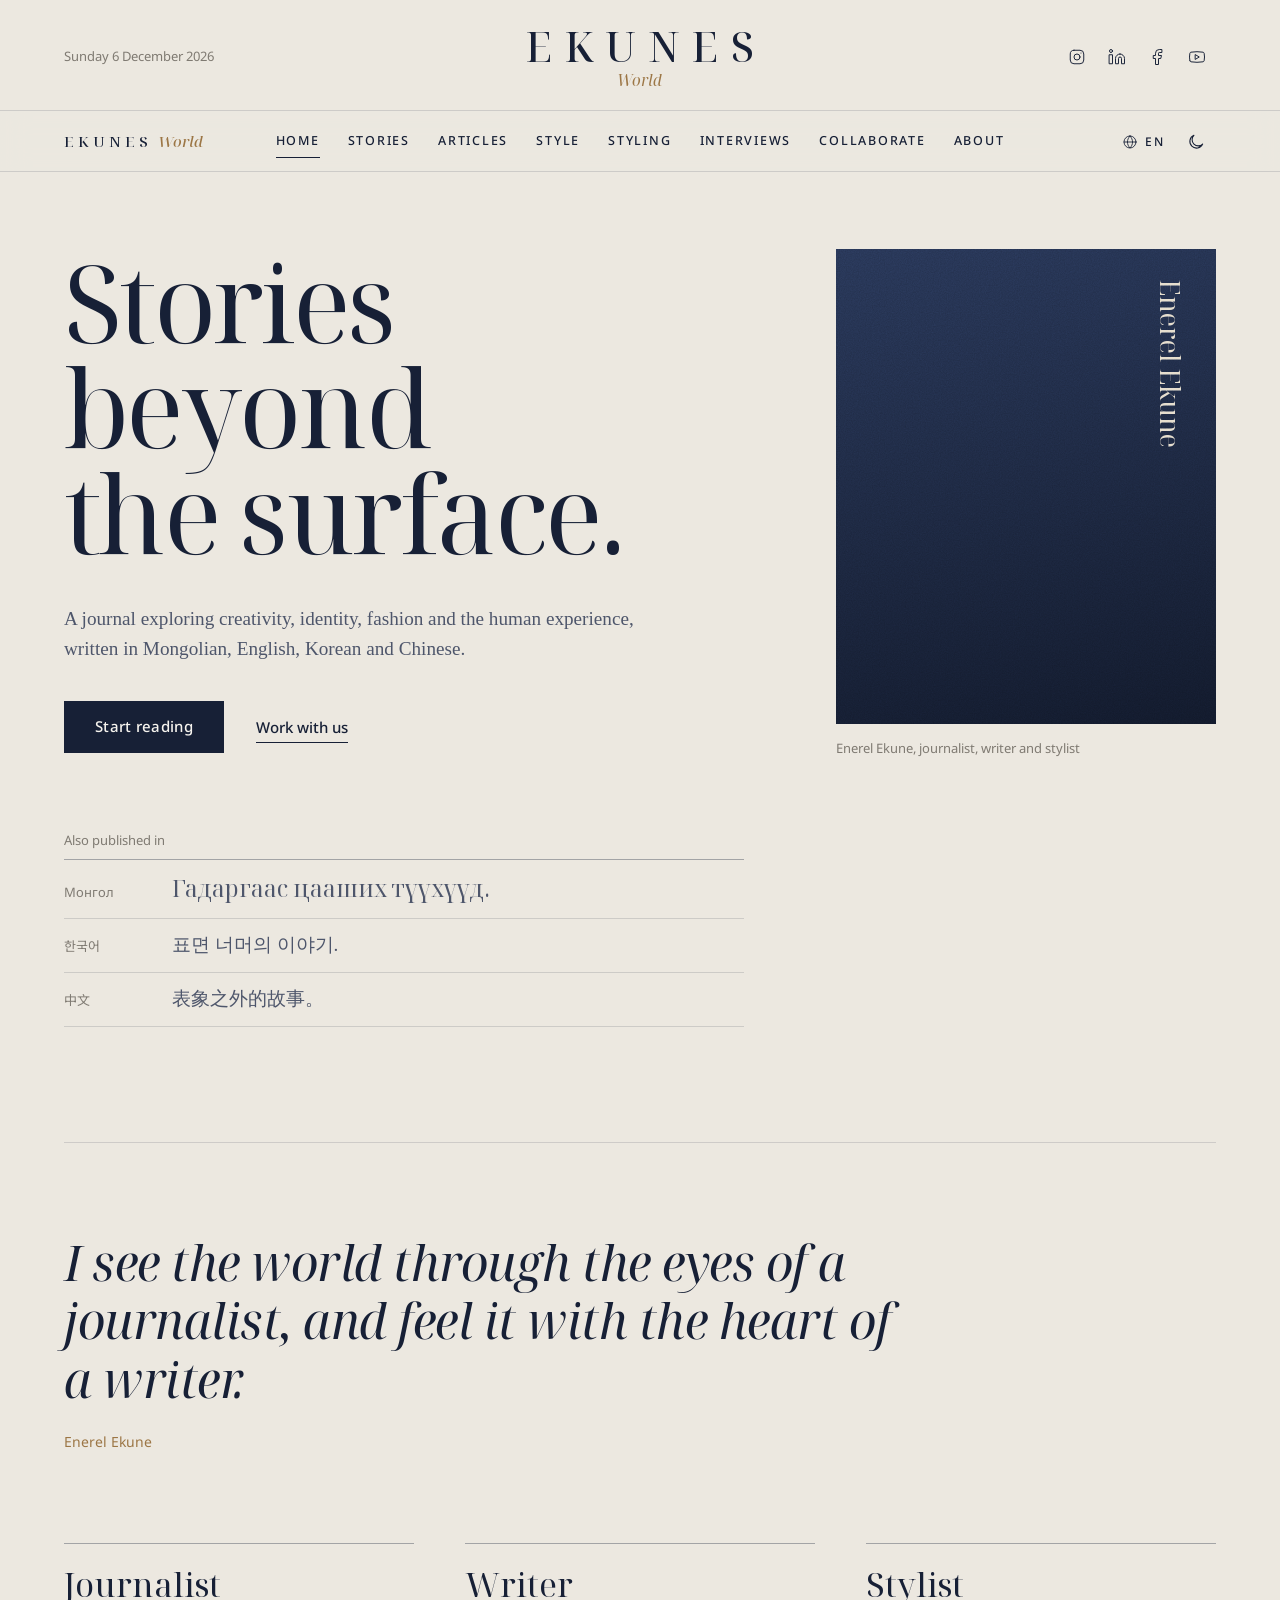
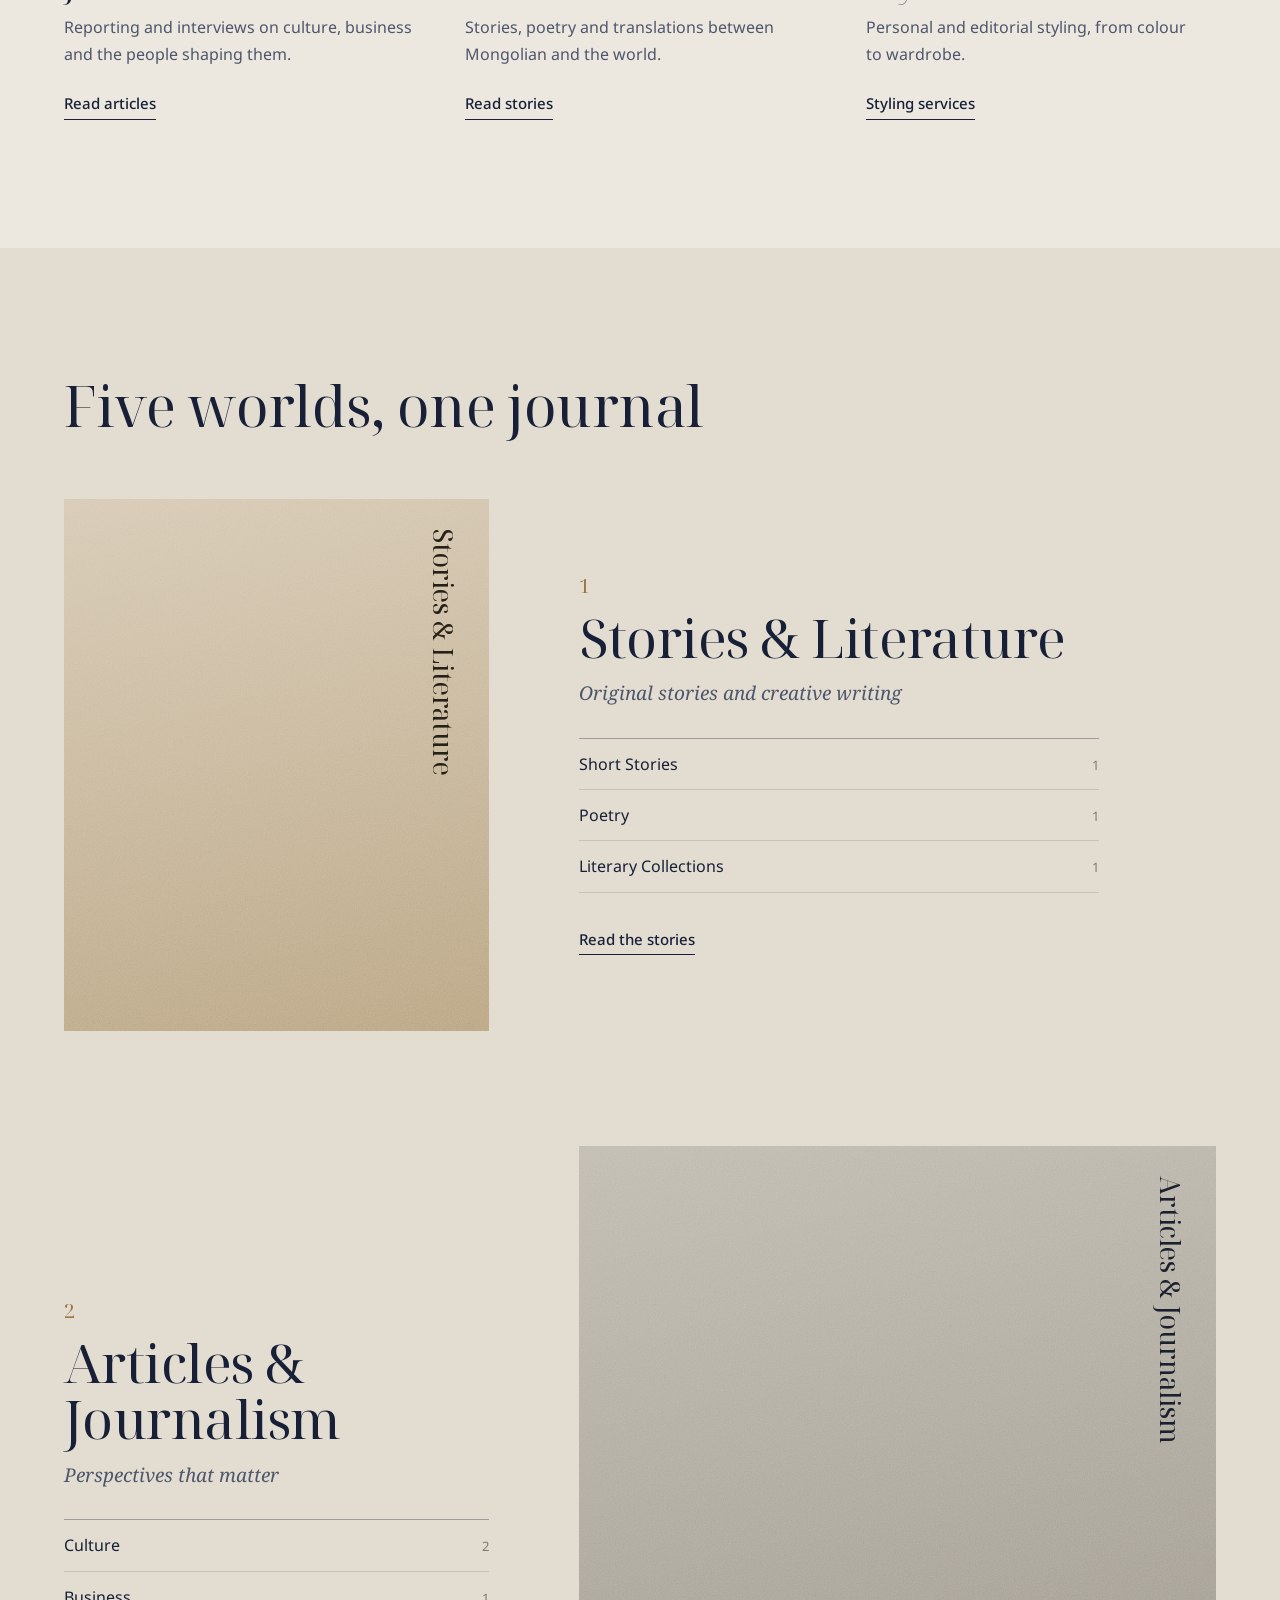
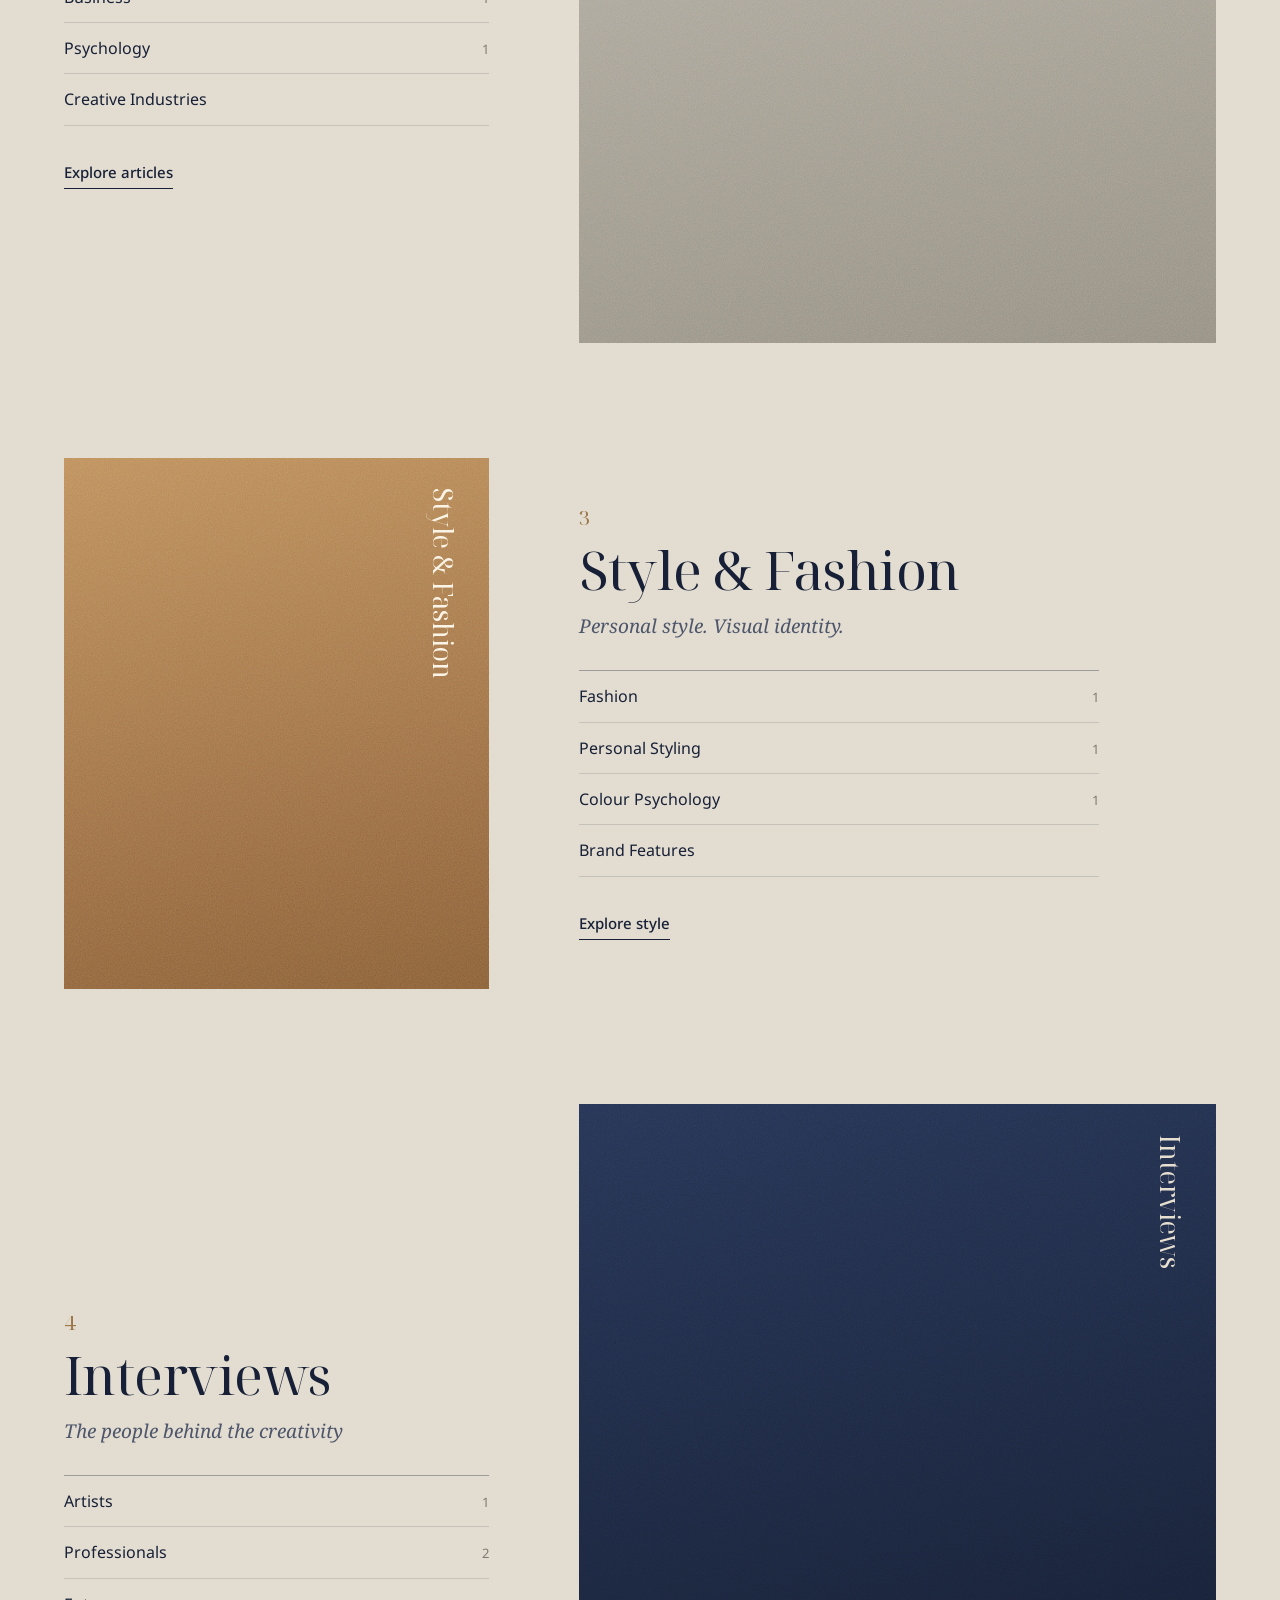
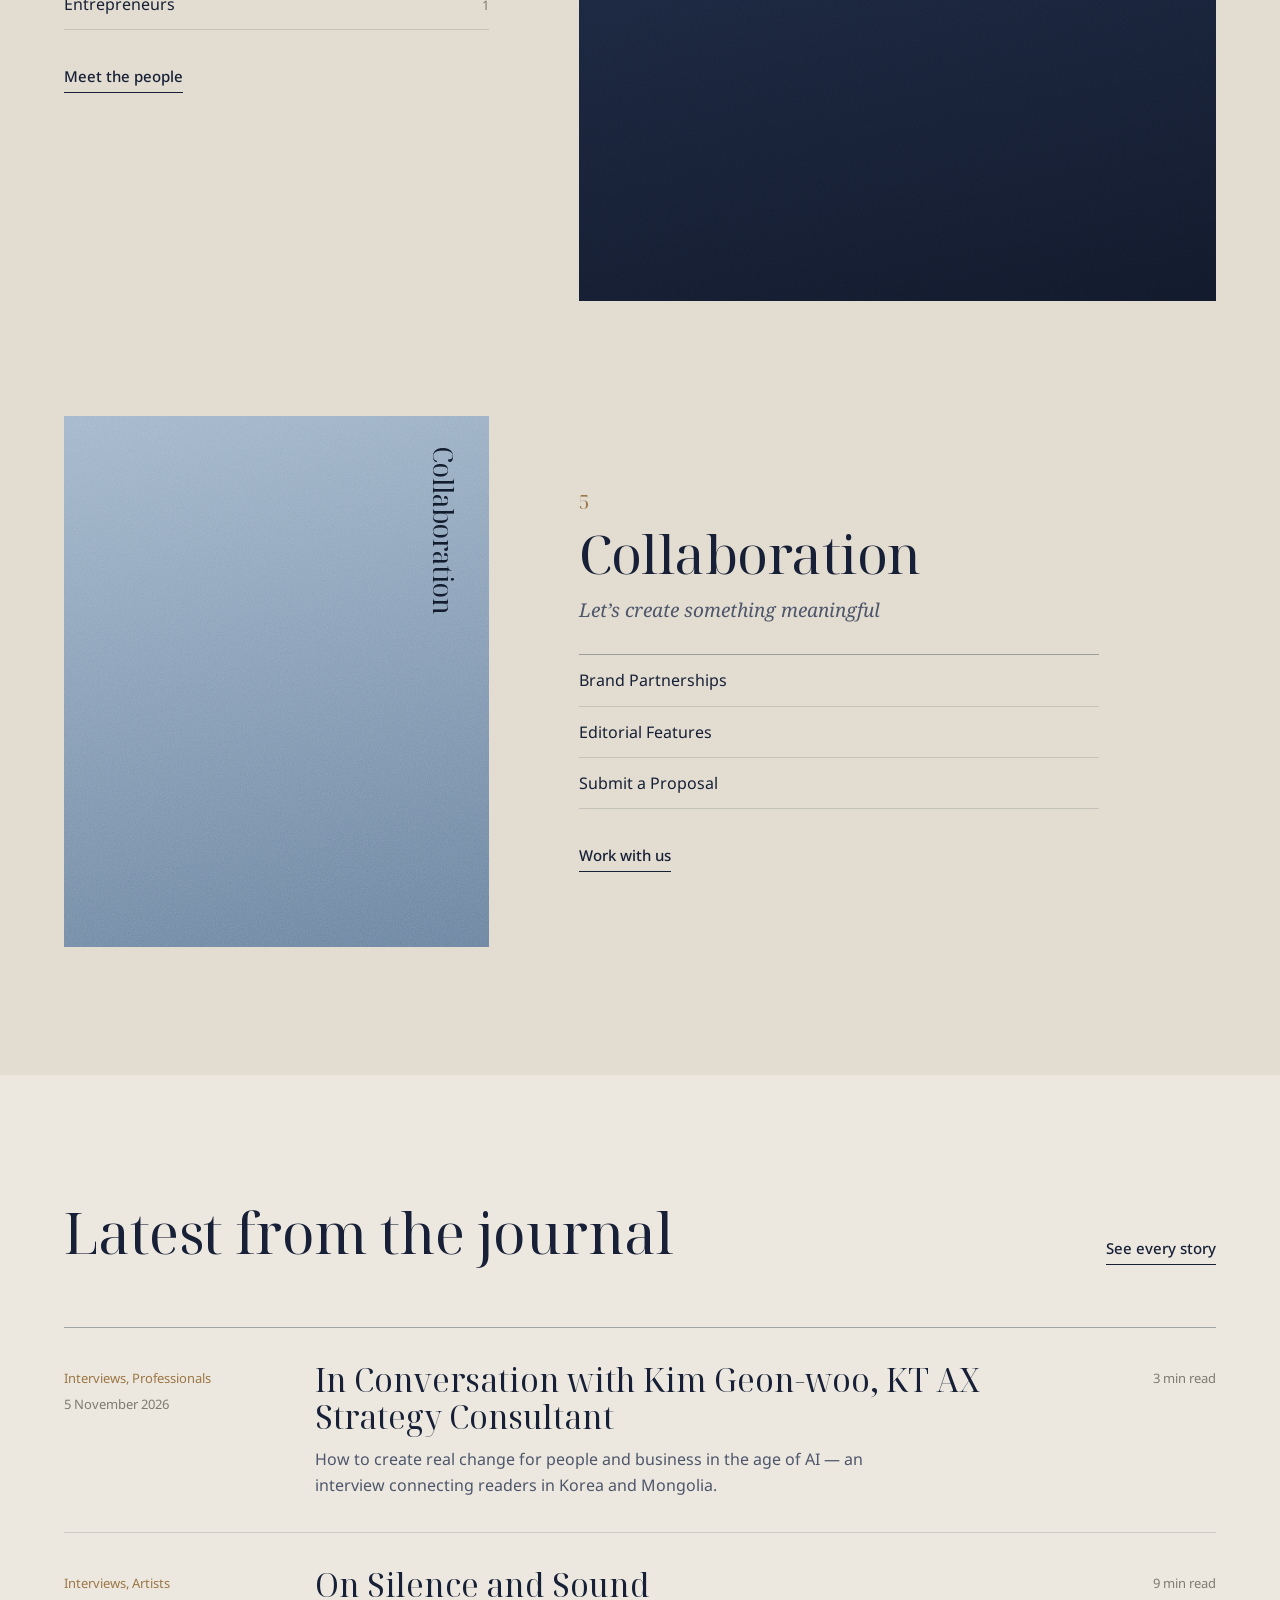
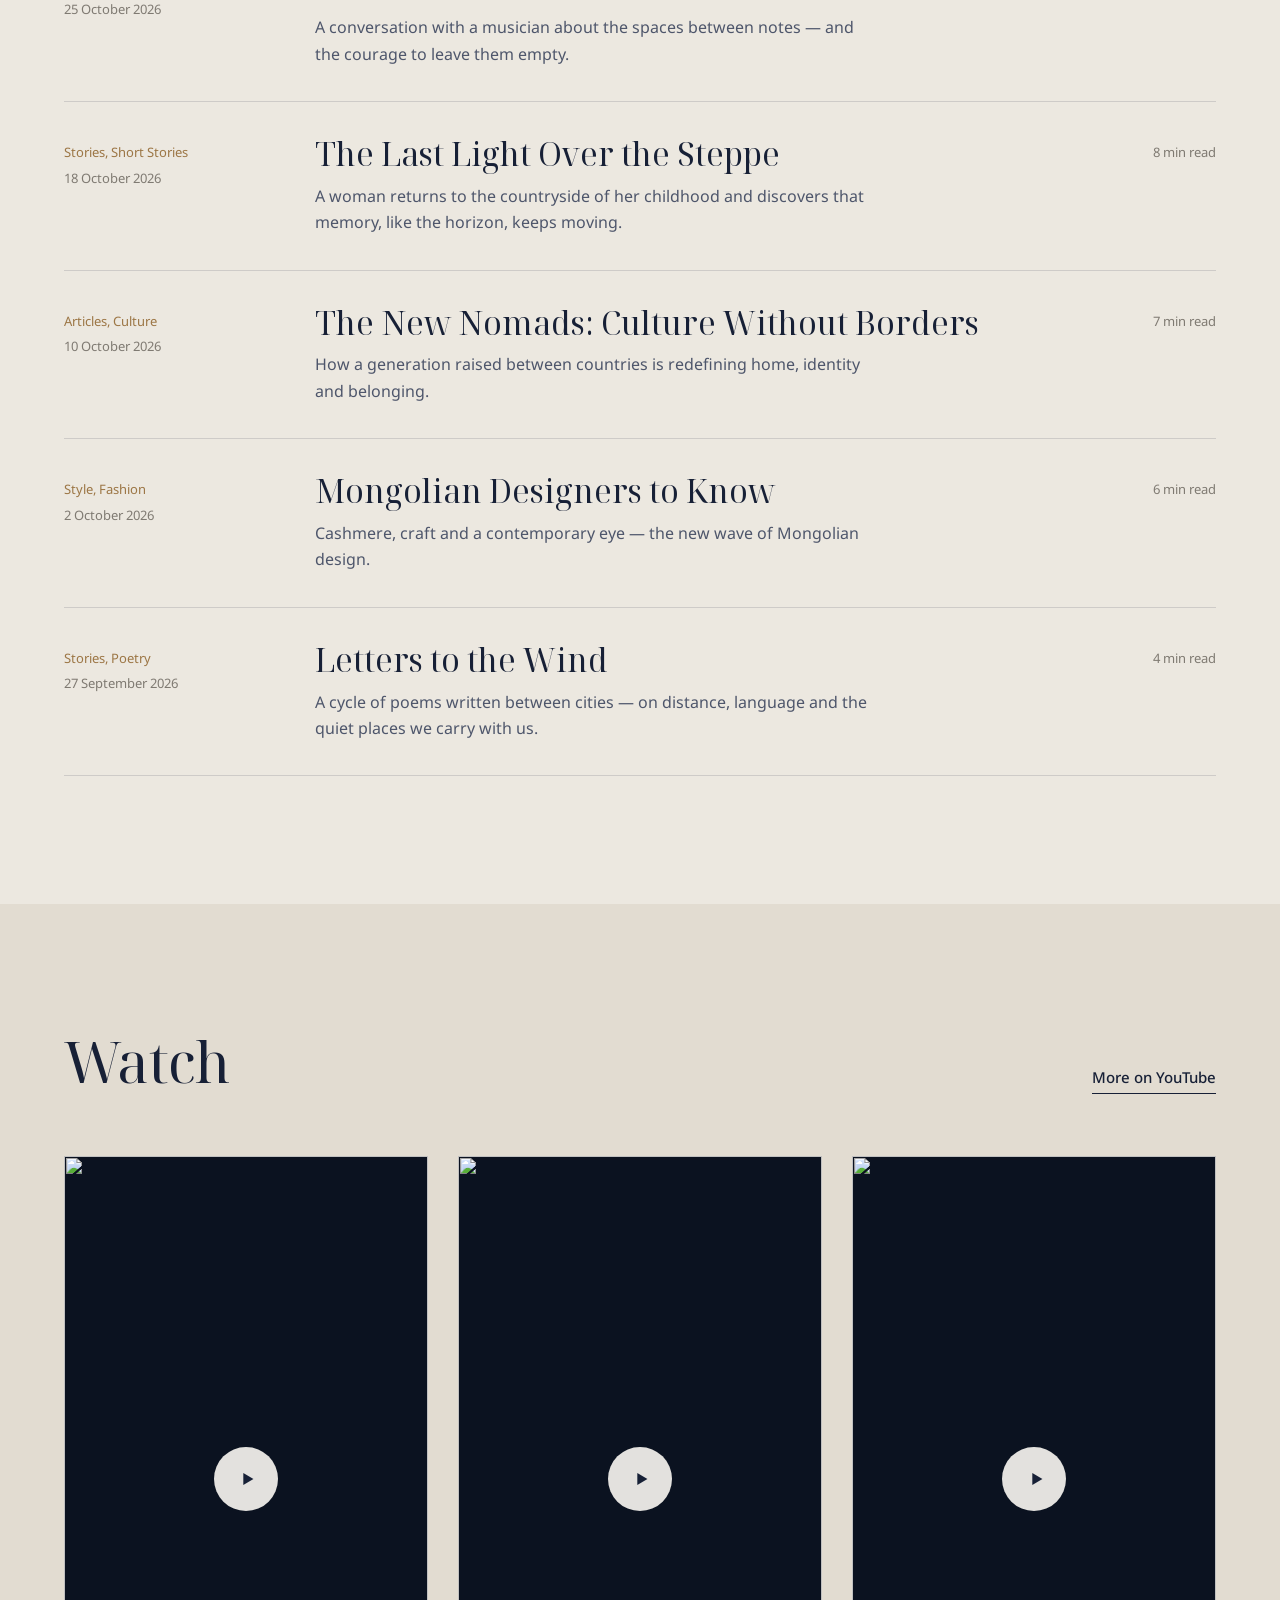
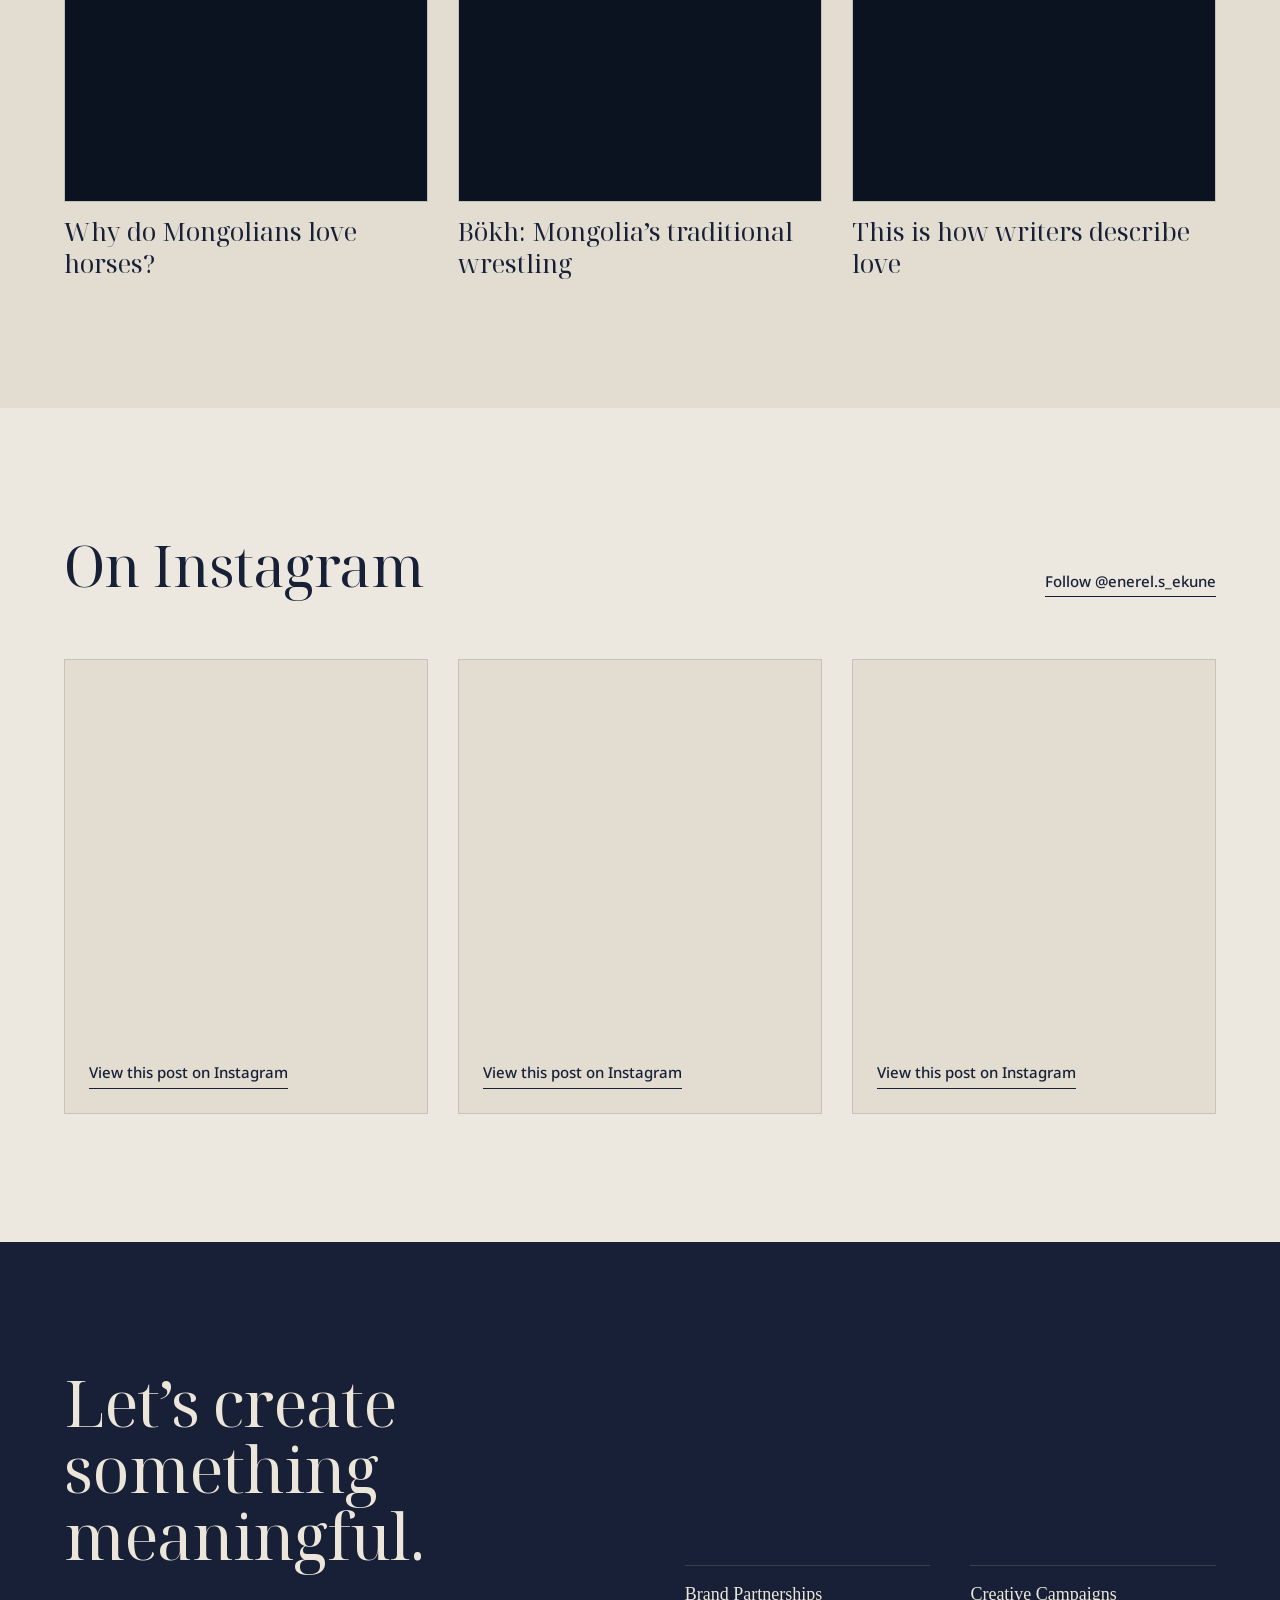
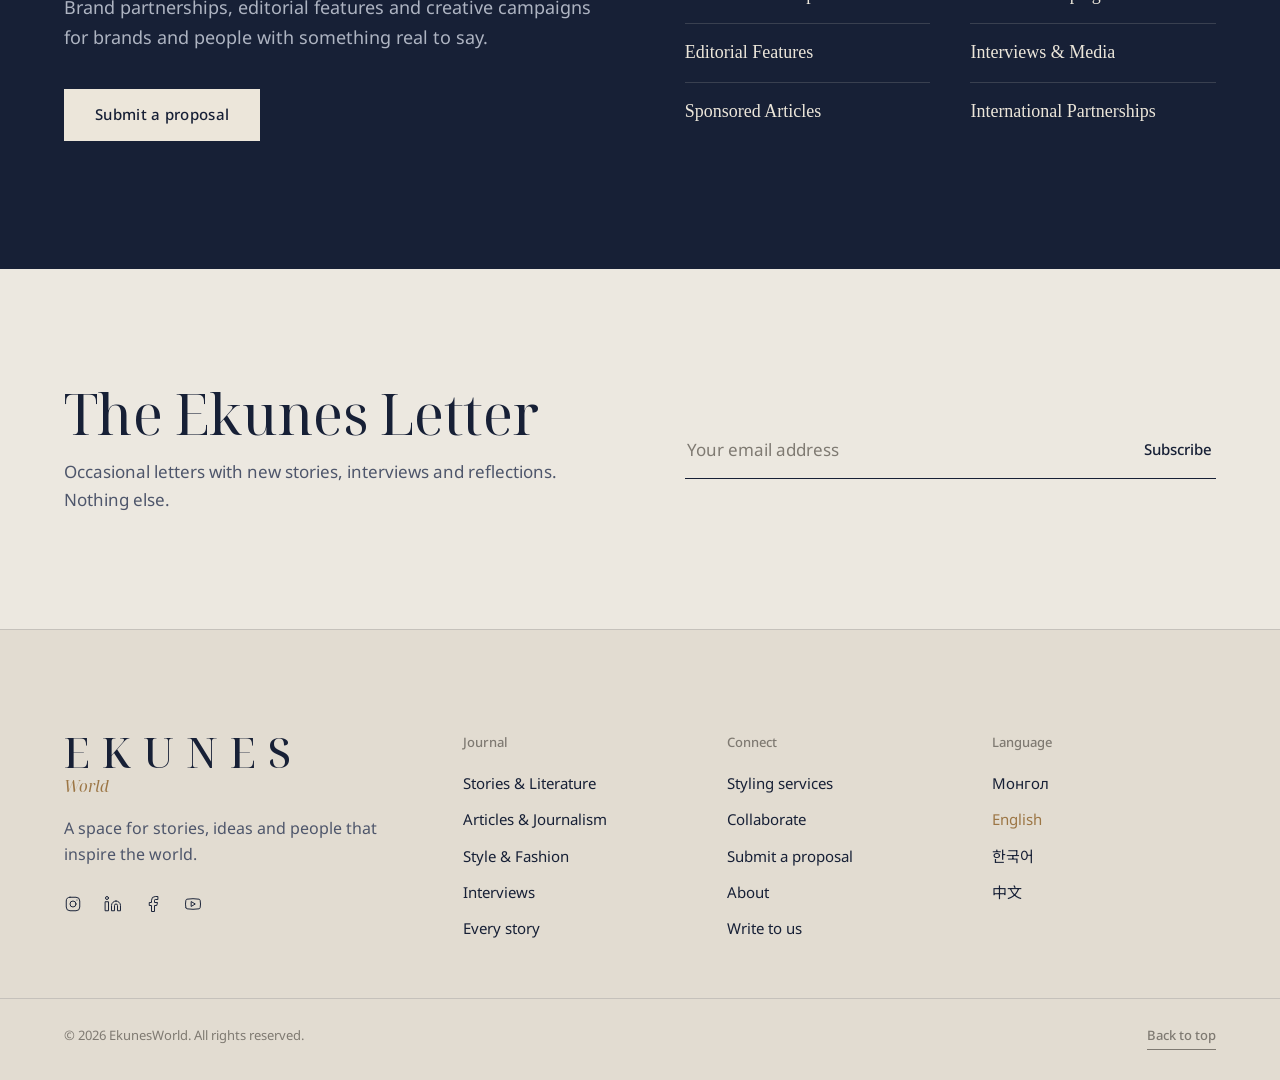
==== index.html @ 279e952b "Commit 1" ====
<!DOCTYPE html>
<html lang="en">
<head>
  <meta charset="utf-8">
  <meta name="viewport" content="width=device-width, initial-scale=1">
  <title>EkunesWorld — Ekunes Journal</title>
  <meta name="description" content="Ekunes Journal by Enerel Ekune: stories, articles, style and interviews in Mongolian, English, Korean and Chinese.">
  <meta name="theme-color" content="#ECE8E0" media="(prefers-color-scheme: light)">
  <meta name="theme-color" content="#101828" media="(prefers-color-scheme: dark)">

  <!-- Social sharing preview. Add assets/images/share.jpg (1200×630) and uncomment the image line. -->
  <meta property="og:type" content="website">
  <meta property="og:site_name" content="EkunesWorld">
  <meta property="og:title" content="EkunesWorld — Ekunes Journal">
  <meta property="og:description" content="Stories beyond the surface. A journal exploring creativity, identity, fashion and the human experience.">
  <!-- <meta property="og:image" content="https://YOUR-DOMAIN/assets/images/share.jpg"> -->

  <link rel="icon" href="favicon.svg" type="image/svg+xml">
  <link rel="preconnect" href="https://fonts.googleapis.com">
  <link rel="preconnect" href="https://fonts.gstatic.com" crossorigin>
  <link rel="stylesheet" href="https://fonts.googleapis.com/css2?family=Noto+Serif+Display:ital,wght@0,400;0,500;1,400&family=Noto+Serif:ital,wght@0,400;1,400&family=Noto+Sans:wght@400;500&display=swap">
  <link rel="stylesheet" href="assets/css/style.css">
  <script>
    /* Apply the saved theme and language before the page paints. */
    (function () {
      try {
        var th = localStorage.getItem("ekunes-theme");
        if (th) document.documentElement.setAttribute("data-theme", th);
        var map = { mn: "mn", en: "en", ko: "ko", zh: "zh-Hans" };
        var l = localStorage.getItem("ekunes-lang");
        if (l && map[l]) document.documentElement.lang = map[l];
      } catch (e) {}
    })();
  </script>
</head>
<body>
  <a class="skip" href="#app" data-i18n="ui.skip">Skip to content</a>
  <div class="progress" id="progress" aria-hidden="true"></div>

  <!-- Masthead (desktop) -->
  <header class="masthead">
    <p class="masthead-date" id="today"></p>
    <a class="wordmark" href="#" aria-label="EkunesWorld">
      <span class="wm">EKUNES</span><span class="wm-sub">World</span>
    </a>
    <div class="masthead-social social" data-social></div>
  </header>

  <!-- Navigation bar (sticky) -->
  <div class="navbar" id="navbar">
    <div class="navbar-inner">
      <div class="nav-left">
        <button class="icon-btn menu-btn" id="menuOpen" type="button" aria-controls="menu" aria-expanded="false" aria-label="Open menu"><span></span><span></span></button>
        <a class="mini-brand" href="#" aria-label="EkunesWorld">EKUNES <em>World</em></a>
      </div>
      <nav class="nav-center" aria-label="Primary">
        <ul class="nav" id="nav"></ul>
        <a class="mobile-brand" href="#" aria-label="EkunesWorld"><span class="wm">EKUNES</span><span class="wm-sub">World</span></a>
      </nav>
      <div class="nav-right">
        <div class="lang" data-lang-switch></div>
        <button class="icon-btn theme-btn" type="button" data-theme-toggle></button>
      </div>
    </div>
  </div>

  <!-- Mobile menu -->
  <div class="menu" id="menu" role="dialog" aria-modal="true" aria-hidden="true" aria-label="Menu">
    <div class="menu-top">
      <a class="mobile-brand" href="#" aria-label="EkunesWorld"><span class="wm">EKUNES</span><span class="wm-sub">World</span></a>
      <button class="icon-btn" id="menuClose" type="button" aria-label="Close menu">
        <svg class="i" viewBox="0 0 24 24" aria-hidden="true"><path d="M6 6l12 12M18 6 6 18"/></svg>
      </button>
    </div>
    <ul class="menu-list" id="menuList"></ul>
    <div class="menu-foot">
      <div class="menu-langs" id="menuLangs"></div>
      <div class="menu-foot-row">
        <div class="social" data-social></div>
        <button class="icon-btn" type="button" data-theme-toggle></button>
      </div>
    </div>
  </div>

  <main id="app" tabindex="-1"></main>

  <footer class="footer">
    <div class="footer-grid">
      <div class="footer-brand">
        <a class="wordmark wordmark--left" href="#" aria-label="EkunesWorld"><span class="wm">EKUNES</span><span class="wm-sub">World</span></a>
        <p data-i18n="footer.tagline"></p>
        <div class="social" data-social></div>
      </div>
      <div>
        <h2 data-i18n="footer.journal"></h2>
        <ul id="footJournal"></ul>
      </div>
      <div>
        <h2 data-i18n="footer.connect"></h2>
        <ul id="footConnect"></ul>
      </div>
      <div>
        <h2 data-i18n="ui.language"></h2>
        <ul id="footLangs" class="foot-langs"></ul>
      </div>
    </div>
    <div class="footer-bottom">
      <p>© <span id="year"></span> EkunesWorld. <span data-i18n="footer.rights"></span></p>
      <button class="text-link" type="button" data-top data-i18n="footer.top"></button>
    </div>
  </footer>

  <div class="toast" id="toast" role="status" aria-live="polite"></div>

  <noscript>
    <p class="noscript">Please enable JavaScript to read Ekunes Journal. · Ekunes Journal-ыг уншихын тулд JavaScript-ийг идэвхжүүлнэ үү.</p>
  </noscript>

  <script src="assets/js/content.js"></script>
  <script src="assets/js/i18n.js"></script>
  <script src="assets/js/main.js"></script>
</body>
</html>
---- assets/css/style.css ----
/* =============================================================
   EkunesWorld · Ekunes Journal — style.css

   Palette: undyed cashmere, felt, Tengri (the eternal blue sky)
   navy and camel. Type: the Noto serif family, chosen because it
   draws Latin, Cyrillic, Korean and Chinese in one voice, so the
   journal looks the same in all four languages.

   1 Tokens · 2 Base · 3 Header & menu · 4 Shared pieces
   5 Home · 6 Lists & articles · 7 Collaborate & About
   8 Footer · 9 Motion
   ============================================================= */

/* 1. TOKENS ------------------------------------------------------ */
:root {
  --bg: #ECE8E0;          /* cashmere */
  --bg-2: #E2DCD1;        /* felt */
  --surface: #F6F3EE;     /* paper */
  --ink: #172036;         /* Tengri navy */
  --ink-2: #4E566B;       /* dusk */
  --muted: #7F7A72;       /* stone */
  --accent: #9C7645;      /* camel */
  --line: rgba(23, 32, 54, .14);
  --line-strong: rgba(23, 32, 54, .34);
  --on-ink: #F6F3EE;
  --nav-bg: rgba(236, 232, 224, .9);
  --band-bg: #172036;
  --band-ink: #ECE6DA;
  --band-muted: #AEB4C2;
  --band-line: rgba(236, 230, 218, .16);
  --band-accent: #CDAA74;

  --f-display: "Noto Serif Display", "Noto Serif", Georgia, "Times New Roman", serif;
  --f-text: "Noto Serif", Georgia, "Times New Roman", serif;
  --f-sans: "Noto Sans", "Helvetica Neue", Helvetica, Arial, sans-serif;
  --f-brand: "Noto Serif Display", "Noto Serif", Georgia, serif;
  --ds: 1;              /* headline scale per script */
  --dsb: 1;             /* reading-text scale per script */
  --lh: 1.65;
  --prose-lh: 1.75;
  --nav-track: .14em;

  --max: 1320px;
  --gut: clamp(20px, 5vw, 64px);
  --nav-h: 60px;
  --ease: cubic-bezier(.2, .7, .1, 1);
  --noise: url("data:image/svg+xml,%3Csvg xmlns='http://www.w3.org/2000/svg' width='180' height='180'%3E%3Cfilter id='n'%3E%3CfeTurbulence type='fractalNoise' baseFrequency='.85' numOctaves='3' stitchTiles='stitch'/%3E%3CfeColorMatrix values='0 0 0 0 0 0 0 0 0 0 0 0 0 0 0 0 0 0 .6 0'/%3E%3C/filter%3E%3Crect width='100%25' height='100%25' filter='url(%23n)'/%3E%3C/svg%3E");
  color-scheme: light;
}

@media (prefers-color-scheme: dark) {
  :root:not([data-theme="light"]) {
    --bg: #101828;
    --bg-2: #0B1220;
    --surface: #182339;
    --ink: #ECE6DA;
    --ink-2: #BDC2CD;
    --muted: #8E95A5;
    --accent: #CDAA74;
    --line: rgba(236, 230, 218, .12);
    --line-strong: rgba(236, 230, 218, .3);
    --on-ink: #101828;
    --nav-bg: rgba(16, 24, 40, .9);
    --band-bg: #1A2640;
    --band-line: rgba(236, 230, 218, .14);
    color-scheme: dark;
  }
}
:root[data-theme="dark"] {
  --bg: #101828;
  --bg-2: #0B1220;
  --surface: #182339;
  --ink: #ECE6DA;
  --ink-2: #BDC2CD;
  --muted: #8E95A5;
  --accent: #CDAA74;
  --line: rgba(236, 230, 218, .12);
  --line-strong: rgba(236, 230, 218, .3);
  --on-ink: #101828;
  --nav-bg: rgba(16, 24, 40, .9);
  --band-bg: #1A2640;
  --band-line: rgba(236, 230, 218, .14);
  color-scheme: dark;
}

/* Script-specific tuning */
html[lang="mn"] { --ds: .9; --nav-track: .08em; }
html[lang="ko"] {
  --f-display: "Noto Serif KR", "Noto Serif CJK KR", "AppleMyungjo", "Batang", serif;
  --f-text: "Noto Serif KR", "Noto Serif CJK KR", "AppleMyungjo", "Batang", serif;
  --f-sans: "Noto Sans KR", "Noto Sans CJK KR", "Apple SD Gothic Neo", "Malgun Gothic", sans-serif;
  --ds: .74; --dsb: .9; --lh: 1.85; --prose-lh: 1.95; --nav-track: .04em;
  word-break: keep-all;
}
html[lang="zh-Hans"] {
  --f-display: "Noto Serif SC", "Noto Serif CJK SC", "Songti SC", "STSong", "SimSun", serif;
  --f-text: "Noto Serif SC", "Noto Serif CJK SC", "Songti SC", "STSong", "SimSun", serif;
  --f-sans: "Noto Sans SC", "Noto Sans CJK SC", "PingFang SC", "Microsoft YaHei", sans-serif;
  --ds: .74; --dsb: .9; --lh: 1.9; --prose-lh: 2; --nav-track: .08em;
}
/* CJK has no true italics — keep it upright rather than slanted. */
html[lang="ko"], html[lang="zh-Hans"] { font-synthesis: none; }

/* 2. BASE -------------------------------------------------------- */
*, *::before, *::after { box-sizing: border-box; }
html { -webkit-text-size-adjust: 100%; text-size-adjust: 100%; }
body {
  margin: 0;
  background: var(--bg);
  color: var(--ink);
  font-family: var(--f-sans);
  font-size: 16px;
  line-height: var(--lh);
  -webkit-font-smoothing: antialiased;
  -moz-osx-font-smoothing: grayscale;
  text-rendering: optimizeLegibility;
  transition: background-color .5s var(--ease), color .5s var(--ease);
}
img { max-width: 100%; display: block; }
a { color: inherit; text-decoration: none; }
button { font: inherit; color: inherit; background: none; border: 0; padding: 0; cursor: pointer; }
input, select, textarea { font: inherit; color: inherit; }
h1, h2, h3 { font-weight: 400; margin: 0; text-wrap: balance; }
p { text-wrap: pretty; }
::selection { background: var(--accent); color: var(--on-ink); }
:focus-visible { outline: 1px solid var(--accent); outline-offset: 4px; }
[id] { scroll-margin-top: calc(var(--nav-h) + 24px); }
main:focus { outline: none; }

.wrap { max-width: var(--max); margin: 0 auto; padding: 0 var(--gut); }
.visually-hidden {
  position: absolute !important; width: 1px; height: 1px; overflow: hidden;
  clip: rect(0 0 0 0); white-space: nowrap;
}
.skip {
  position: fixed; left: 16px; top: -80px; z-index: 200;
  background: var(--ink); color: var(--on-ink); padding: 12px 18px; font-size: 14px;
}
.skip:focus { top: 16px; }
.noscript { padding: 40px var(--gut); text-align: center; }

.i { width: 20px; height: 20px; flex: none; fill: none; stroke: currentColor; stroke-width: 1.3; stroke-linecap: round; stroke-linejoin: round; }

/* 3. HEADER & MENU ---------------------------------------------- */
.masthead {
  display: grid;
  grid-template-columns: 1fr auto 1fr;
  align-items: center;
  max-width: var(--max);
  margin: 0 auto;
  padding: 26px var(--gut) 22px;
}
.masthead-date { margin: 0; font-size: 13px; color: var(--muted); }
.masthead-social { justify-self: end; }

.wordmark { display: inline-flex; flex-direction: column; align-items: center; line-height: 1; }
.wm {
  font-family: var(--f-brand);
  font-weight: 500;
  font-size: clamp(30px, 3.2vw, 46px);
  letter-spacing: .3em;
  margin-right: -.3em; /* balance the trailing letter-spacing */
}
.wm-sub {
  font-family: var(--f-brand);
  font-style: italic;
  font-size: clamp(14px, 1.2vw, 17px);
  margin-top: 6px;
  color: var(--accent);
}
.wordmark--left { align-items: flex-start; }
.wordmark--left .wm { margin-right: 0; }

.navbar {
  position: sticky; top: 0; z-index: 50;
  background: var(--bg);
  background: var(--nav-bg);
  -webkit-backdrop-filter: blur(14px);
  backdrop-filter: blur(14px);
  border-top: 1px solid var(--line);
  border-bottom: 1px solid var(--line);
}
.navbar-inner {
  display: grid;
  grid-template-columns: 1fr auto 1fr;
  align-items: center;
  height: var(--nav-h);
  max-width: var(--max);
  margin: 0 auto;
  padding: 0 var(--gut);
}
.nav-left { display: flex; align-items: center; gap: 8px; }
.nav-right { display: flex; align-items: center; justify-content: flex-end; gap: 4px; }

.mini-brand {
  font-family: var(--f-brand); font-weight: 500; font-size: 15px; letter-spacing: .26em;
  opacity: 0; visibility: hidden; transform: translateY(4px);
  transition: opacity .4s var(--ease), transform .4s var(--ease), visibility .4s;
}
.mini-brand em { font-style: italic; letter-spacing: 0; color: var(--accent); }
.is-scrolled .mini-brand { opacity: 1; visibility: visible; transform: none; }
.mobile-brand { display: none; flex-direction: column; align-items: center; line-height: 1; }
.mobile-brand .wm { font-size: 22px; letter-spacing: .26em; margin-right: -.26em; }
.mobile-brand .wm-sub { font-size: 12px; margin-top: 3px; }

.nav { list-style: none; margin: 0; padding: 0; display: flex; gap: clamp(16px, 2.2vw, 36px); }
.nav > li { position: relative; }
.nav > li > a {
  display: block; padding: 20px 0;
  font-size: 12.5px; font-weight: 500; letter-spacing: var(--nav-track); text-transform: uppercase;
  background: linear-gradient(currentColor, currentColor) 50% calc(100% - 14px) / 0 1px no-repeat;
  transition: background-size .4s var(--ease), color .3s;
}
.nav > li > a:hover, .nav > li.is-active > a { background-size: 100% 1px; }
.nav .sub {
  position: absolute; top: 100%; left: 50%;
  min-width: 230px; list-style: none; margin: 0; padding: 10px 0;
  background: var(--surface); border: 1px solid var(--line);
  box-shadow: 0 24px 50px -28px rgba(23, 32, 54, .45);
  opacity: 0; visibility: hidden; transform: translate(-50%, 6px);
  transition: opacity .3s var(--ease), transform .3s var(--ease), visibility .3s;
}
.nav > li:hover .sub, .nav > li:focus-within .sub { opacity: 1; visibility: visible; transform: translate(-50%, 0); }
.nav .sub a { display: block; padding: 9px 24px; font-size: 14px; color: var(--ink-2); transition: color .2s; }
.nav .sub a:hover { color: var(--accent); }

.icon-btn {
  width: 40px; height: 40px; display: inline-grid; place-items: center;
  border-radius: 50%; transition: background-color .3s;
}
.icon-btn:hover { background: var(--line); }
.menu-btn { display: none; position: relative; }
.menu-btn span { position: absolute; left: 11px; height: 1px; background: currentColor; }
.menu-btn span:first-child { top: 16px; right: 11px; }
.menu-btn span:last-child { top: 23px; right: 17px; }

/* Language switch */
.lang { position: relative; }
.lang-btn {
  display: inline-flex; align-items: center; gap: 7px; height: 40px; padding: 0 8px;
  font-size: 12px; font-weight: 500; letter-spacing: .12em;
}
.lang-btn .i { width: 16px; height: 16px; }
.lang-menu {
  position: absolute; right: 0; top: calc(100% + 8px); z-index: 5;
  min-width: 190px; list-style: none; margin: 0; padding: 8px 0;
  background: var(--surface); border: 1px solid var(--line);
  box-shadow: 0 24px 50px -28px rgba(23, 32, 54, .45);
  opacity: 0; visibility: hidden; transform: translateY(-4px);
  transition: opacity .25s var(--ease), transform .25s var(--ease), visibility .25s;
}
.lang.open .lang-menu { opacity: 1; visibility: visible; transform: none; }
.lang-menu button {
  width: 100%; display: flex; justify-content: space-between; align-items: center; gap: 16px;
  padding: 10px 20px; font-size: 15px; text-align: left;
}
.lang-menu button span { font-size: 11px; letter-spacing: .12em; color: var(--muted); }
.lang-menu button:hover { background: var(--bg-2); }
.lang-menu button[aria-current="true"] { color: var(--accent); }

/* Mobile menu */
.menu {
  position: fixed; inset: 0; z-index: 80;
  display: flex; flex-direction: column;
  background: var(--bg);
  padding: 0 var(--gut) 28px;
  overflow-y: auto;
  opacity: 0; visibility: hidden;
  transition: opacity .4s var(--ease), visibility .4s;
}
.menu-open .menu { opacity: 1; visibility: visible; }
.menu-open { overflow: hidden; }
.menu-top {
  display: flex; justify-content: space-between; align-items: center;
  height: var(--nav-h); border-bottom: 1px solid var(--line); flex: none;
}
.menu-top .mobile-brand { display: flex; }
.menu-list { list-style: none; margin: 8px 0 24px; padding: 0; flex: 1; }
.menu-item {
  border-bottom: 1px solid var(--line);
  opacity: 0; transform: translateY(12px);
  transition: opacity .5s var(--ease), transform .5s var(--ease);
  transition-delay: calc(var(--i) * 45ms + 80ms);
}
.menu-open .menu-item { opacity: 1; transform: none; }
.menu-row { display: flex; align-items: center; }
.menu-link {
  flex: 1; padding: 15px 0;
  font-family: var(--f-display); font-size: calc(30px * var(--ds)); line-height: 1.15;
}
.menu-item.is-active .menu-link { color: var(--accent); }
.menu-toggle { width: 44px; height: 44px; display: grid; place-items: center; }
.menu-toggle .i { transition: transform .35s var(--ease); }
.menu-item.open .menu-toggle .i { transform: rotate(45deg); }
.menu-sub { list-style: none; margin: 0; padding: 0; display: none; }
.menu-item.open .menu-sub { display: block; padding-bottom: 14px; }
.menu-sub a { display: block; padding: 7px 0; font-size: 16px; color: var(--ink-2); }
.menu-foot { flex: none; }
.menu-langs { display: flex; flex-wrap: wrap; gap: 8px; margin-bottom: 18px; }
.menu-langs button {
  padding: 8px 16px; border: 1px solid var(--line-strong); border-radius: 999px; font-size: 14px;
}
.menu-langs button[aria-current="true"] { background: var(--ink); border-color: var(--ink); color: var(--on-ink); }
.menu-foot-row { display: flex; justify-content: space-between; align-items: center; }

.social { display: flex; gap: 2px; }
.social a {
  width: 38px; height: 38px; display: grid; place-items: center; border-radius: 50%;
  transition: color .3s, background-color .3s;
}
.social a:hover { color: var(--accent); background: var(--line); }
.social .i { width: 18px; height: 18px; }

.progress {
  position: fixed; top: 0; left: 0; right: 0; height: 2px; z-index: 60;
  background: var(--accent); transform-origin: 0 50%; transform: scaleX(0);
  opacity: 0; transition: opacity .3s;
}
.is-article .progress { opacity: 1; }

/* 4. SHARED PIECES ---------------------------------------------- */
.h2 {
  font-family: var(--f-display);
  font-size: calc(clamp(34px, 4.4vw, 60px) * var(--ds));
  line-height: 1.06;
  letter-spacing: -.01em;
  margin: 0 0 clamp(36px, 5vw, 64px);
  max-width: 18em;
}
.block { padding: clamp(72px, 10vw, 140px) 0; }
.block--tint { background: var(--bg-2); }
.block-head { display: flex; justify-content: space-between; align-items: baseline; gap: 16px 40px; flex-wrap: wrap; }
.block-head .h2 { margin-bottom: clamp(36px, 5vw, 64px); }
.block-head .text-link { margin-bottom: clamp(28px, 4vw, 64px); }

.btn {
  display: inline-flex; align-items: center; justify-content: center;
  min-height: 52px; padding: 0 30px;
  background: var(--ink); color: var(--on-ink); border: 1px solid var(--ink);
  font-size: 15px; font-weight: 500; letter-spacing: .02em;
  transition: background-color .35s var(--ease), color .35s var(--ease);
}
.btn:hover { background: transparent; color: var(--ink); }
.btn:disabled { opacity: .5; cursor: wait; }
.btn--light { background: var(--band-ink); color: var(--band-bg); border-color: var(--band-ink); }
.btn--light:hover { background: transparent; color: var(--band-ink); }

.text-link {
  display: inline-block; padding: 4px 0;
  font-size: 15px; font-weight: 500;
  background: linear-gradient(currentColor, currentColor) 0 100% / 100% 1px no-repeat;
  transition: background-size .45s var(--ease), color .3s;
}
.text-link:hover { background-size: 30% 1px; color: var(--accent); }

/* Placeholder swatch / photo frame */
.media { position: relative; overflow: hidden; background: var(--bg-2); }
.media > img { position: absolute; inset: 0; width: 100%; height: 100%; object-fit: cover; }
.media--portrait { aspect-ratio: 4 / 5; }
.media--square { aspect-ratio: 1 / 1; }
.swatch {
  position: absolute; inset: 0;
  display: flex; justify-content: flex-end; align-items: flex-start;
  padding: clamp(18px, 2.4vw, 30px);
  color: var(--sw-ink);
  background: linear-gradient(168deg, var(--sw-a), var(--sw-b));
}
.swatch::after {
  content: ""; position: absolute; inset: 0;
  background-image: var(--noise); opacity: .35; mix-blend-mode: overlay; pointer-events: none;
}
/* Vertical title: a nod to the vertical Mongolian script */
.swatch-text {
  writing-mode: vertical-rl;
  font-family: var(--f-display);
  font-size: calc(clamp(18px, 1.8vw, 26px) * var(--ds) * 1.15);
  line-height: 1.25;
  max-height: 100%;
}
.tone-oat    { --sw-a: #DED3C1; --sw-b: #C5B497; --sw-ink: #2B2519; }
.tone-felt   { --sw-a: #CBC7BE; --sw-b: #A7A297; --sw-ink: #1E2433; }
.tone-camel  { --sw-a: #C9A271; --sw-b: #9D7546; --sw-ink: #FBF5EA; }
.tone-tengri { --sw-a: #2F4066; --sw-b: #151E33; --sw-ink: #E9E2D4; }
.tone-sky    { --sw-a: #B2C3D4; --sw-b: #8197AF; --sw-ink: #142034; }

.form-status { min-height: 1.5em; margin: 14px 0 0; font-size: 14px; color: var(--ink-2); }
.form-status.is-error { color: #B0413E; }
:root[data-theme="dark"] .form-status.is-error { color: #E39A8F; }
@media (prefers-color-scheme: dark) { :root:not([data-theme="light"]) .form-status.is-error { color: #E39A8F; } }

/* 5. HOME ------------------------------------------------------- */
.hero {
  max-width: var(--max); margin: 0 auto;
  padding: clamp(40px, 6vw, 88px) var(--gut) clamp(72px, 9vw, 128px);
  display: grid;
  grid-template-columns: minmax(0, 1fr) minmax(240px, 380px);
  grid-template-areas: "main figure" "motto figure";
  column-gap: clamp(40px, 7vw, 120px);
  align-items: start;
}
.hero-main { grid-area: main; }
.hero-figure { grid-area: figure; margin: 0; }
.motto { grid-area: motto; align-self: end; }

.hero-title {
  font-family: var(--f-display);
  font-size: calc(clamp(50px, 8.4vw, 132px) * var(--ds));
  line-height: .98;
  letter-spacing: -.025em;
  margin: 0 0 clamp(28px, 3vw, 40px);
}
html[lang="ko"] .hero-title, html[lang="zh-Hans"] .hero-title { letter-spacing: 0; line-height: 1.12; }
.hero-lead {
  font-family: var(--f-text);
  font-size: calc(clamp(18px, 1.5vw, 21px) * var(--dsb));
  line-height: 1.6;
  color: var(--ink-2);
  max-width: 32em;
  margin: 0 0 36px;
}
.hero-actions { display: flex; flex-wrap: wrap; align-items: center; gap: 18px 32px; }
.hero-figure figcaption, .about-figure figcaption { margin-top: 14px; font-size: 13px; color: var(--muted); }

.motto { margin-top: clamp(48px, 6vw, 80px); max-width: 680px; }
.motto-label { margin: 0 0 8px; font-size: 13px; color: var(--muted); }
.motto ul { list-style: none; margin: 0; padding: 0; border-top: 1px solid var(--line-strong); }
.motto button {
  display: grid; grid-template-columns: 92px minmax(0, 1fr); align-items: baseline; gap: 16px;
  width: 100%; padding: 14px 0; text-align: left;
  border-bottom: 1px solid var(--line);
}
.motto-lang { font-family: var(--f-sans); font-size: 13px; color: var(--muted); transition: color .3s; }
.motto-text {
  font-family: "Noto Serif Display", "Noto Serif", Georgia, serif;
  font-size: clamp(19px, 1.8vw, 24px); line-height: 1.3; color: var(--ink-2);
  transition: color .3s, transform .4s var(--ease);
}
.motto [lang="ko"] .motto-text { font-family: "Noto Serif KR", "Noto Serif CJK KR", "AppleMyungjo", serif; font-size: clamp(17px, 1.5vw, 20px); }
.motto [lang="zh-Hans"] .motto-text { font-family: "Noto Serif SC", "Noto Serif CJK SC", "Songti SC", serif; font-size: clamp(17px, 1.5vw, 20px); }
.motto [lang="ko"] .motto-lang { font-family: "Noto Sans KR", var(--f-sans); }
.motto [lang="zh-Hans"] .motto-lang { font-family: "Noto Sans SC", var(--f-sans); }
.motto button:hover .motto-text { color: var(--ink); transform: translateX(6px); }
.motto button:hover .motto-lang { color: var(--accent); }

/* Five sections, laid out as magazine spreads */
.spreads { display: grid; gap: clamp(72px, 9vw, 128px); }
.spread {
  display: grid;
  grid-template-columns: minmax(0, 4fr) minmax(0, 6fr);
  gap: clamp(32px, 7vw, 120px);
  align-items: center;
}
.spread:nth-child(even) .spread-media { order: 2; }
.spread-media { display: block; }
.spread-media .media { aspect-ratio: 4 / 5; }
.spread-title {
  font-family: var(--f-display);
  font-size: calc(clamp(36px, 4.2vw, 58px) * var(--ds));
  line-height: 1.05;
  letter-spacing: -.01em;
  margin: 0 0 12px;
}
.spread-num {
  display: block; margin-bottom: 14px;
  font-family: var(--f-brand); font-size: 20px; color: var(--accent);
}
.spread-tagline {
  font-family: var(--f-text); font-style: italic;
  font-size: calc(19px * var(--dsb)); color: var(--ink-2);
  margin: 0 0 28px;
}
.spread-subs { list-style: none; margin: 0 0 30px; padding: 0; border-top: 1px solid var(--line-strong); max-width: 520px; }
.spread-subs a {
  display: flex; justify-content: space-between; align-items: baseline; gap: 16px;
  padding: 12px 0; border-bottom: 1px solid var(--line);
  font-size: 16px; transition: color .25s, padding .35s var(--ease);
}
.spread-subs a:hover { color: var(--accent); padding-left: 6px; }
.count { font-size: 13px; color: var(--muted); font-variant-numeric: tabular-nums; }

/* Contents-style list of pieces */
.entries { list-style: none; margin: 0; padding: 0; border-top: 1px solid var(--line-strong); }
.entry a {
  display: grid;
  grid-template-columns: minmax(150px, 200px) minmax(0, 1fr) 110px;
  gap: 10px clamp(24px, 4vw, 56px);
  padding: clamp(24px, 3vw, 34px) 0;
  border-bottom: 1px solid var(--line);
  align-items: start;
}
.entry-meta { display: flex; flex-direction: column; gap: 4px; padding-top: 6px; font-size: 13px; }
.entry-kind { color: var(--accent); }
.entry-meta time { color: var(--muted); }
.entry-main { display: block; }
.entry-title {
  display: block;
  font-family: var(--f-display);
  font-size: calc(clamp(25px, 2.5vw, 34px) * var(--ds));
  line-height: 1.15;
  margin-bottom: 10px;
  transition: color .3s;
}
.entry-excerpt { display: block; font-size: 16px; color: var(--ink-2); max-width: 62ch; }
.entry-read { padding-top: 6px; font-size: 13px; color: var(--muted); text-align: right; }
.entry-thumb { display: block; aspect-ratio: 4 / 5; overflow: hidden; background: var(--bg-2); }
.entry-thumb img { width: 100%; height: 100%; object-fit: cover; }
.entry a:hover .entry-title { color: var(--accent); }

/* Her statement + the three roles */
.roles-block { padding-top: 0; }
.roles-block .wrap::before { content: ""; display: block; height: 1px; background: var(--line); margin-bottom: clamp(56px, 7vw, 96px); }
.statement { margin: 0 0 clamp(56px, 7vw, 96px); }
.statement p {
  margin: 0; max-width: 19em;
  font-family: var(--f-display); font-style: italic;
  font-size: calc(clamp(30px, 3.8vw, 54px) * var(--ds));
  line-height: 1.2; letter-spacing: -.01em;
}
.statement cite { display: block; margin-top: 22px; font-style: normal; font-size: 14px; color: var(--accent); }
.statement--full { margin: 0; }
.statement--full p {
  max-width: 34em;
  font-family: var(--f-text);
  font-size: calc(clamp(21px, 2.1vw, 27px) * var(--dsb));
  line-height: 1.6; letter-spacing: 0; margin-bottom: .9em;
}
.roles { list-style: none; margin: 0; padding: 0; display: grid; grid-template-columns: repeat(3, minmax(0, 1fr)); gap: 40px clamp(24px, 4vw, 56px); }
.role { padding-top: 22px; border-top: 1px solid var(--line-strong); }
.role h3 { font-family: var(--f-display); font-size: calc(clamp(28px, 2.6vw, 38px) * var(--ds)); line-height: 1.1; margin: 0 0 12px; }
.role p { margin: 0 0 20px; color: var(--ink-2); max-width: 26em; }

/* YouTube */
.videos { display: grid; grid-template-columns: repeat(3, minmax(0, 1fr)); gap: clamp(20px, 2.4vw, 32px); }
.video { margin: 0; min-width: 0; }
.video-frame { position: relative; aspect-ratio: 9 / 16; overflow: hidden; background: #0B1220; }
.video-frame--wide { aspect-ratio: 16 / 9; }
.video-poster { position: absolute; inset: 0; width: 100%; height: 100%; display: block; }
.video-poster img { width: 100%; height: 100%; object-fit: cover; transition: transform 1s var(--ease); }
.video-poster:hover img { transform: scale(1.03); }
.video-play {
  position: absolute; left: 50%; top: 50%; width: 64px; height: 64px; margin: -32px 0 0 -32px;
  display: grid; place-items: center; border-radius: 50%;
  background: rgba(246, 243, 238, .92); color: #172036;
  transition: transform .35s var(--ease);
}
.video-play .i { width: 22px; height: 22px; margin-left: 3px; }
.video-poster:hover .video-play { transform: scale(1.08); }
.video-frame iframe { position: absolute; inset: 0; width: 100%; height: 100%; border: 0; }
.video-title { margin: 14px 0 0; font-family: var(--f-display); font-size: calc(clamp(20px, 1.8vw, 24px) * var(--ds) * 1.1); line-height: 1.25; }
.article-video { max-width: 1100px; margin: 0 auto; padding: 0 var(--gut) clamp(32px, 4vw, 48px); }
.prose-link { margin-top: 2em; }
.services-cta { margin: clamp(32px, 4vw, 48px) 0 0; }

/* Instagram */
.insta-row { display: grid; grid-template-columns: repeat(3, minmax(0, 1fr)); gap: clamp(20px, 2.4vw, 32px); align-items: start; }
.insta-item { min-width: 0; }
.insta-item .instagram-media { margin: 0 !important; width: 100% !important; max-width: 100% !important; min-width: 0 !important; }
blockquote.instagram-media {
  display: flex; align-items: flex-end; aspect-ratio: 4 / 5; padding: 24px;
  background: var(--bg-2); border: 1px solid var(--line);
}

/* Collaboration band */
.band { background: var(--band-bg); color: var(--band-ink); padding: clamp(80px, 10vw, 140px) 0; }
.band-grid { display: grid; grid-template-columns: minmax(0, 1fr) minmax(0, 1fr); gap: clamp(40px, 7vw, 120px); align-items: end; }
.band-title {
  font-family: var(--f-display);
  font-size: calc(clamp(40px, 5vw, 72px) * var(--ds));
  line-height: 1.04; letter-spacing: -.015em;
  margin: 0 0 24px;
}
.band-text { color: var(--band-muted); font-size: 18px; max-width: 30em; margin: 0 0 36px; }
.band-list { list-style: none; margin: 0; padding: 0; columns: 2; column-gap: 40px; }
.band-list li {
  break-inside: avoid; padding: 14px 0;
  border-top: 1px solid var(--band-line);
  font-family: var(--f-text); font-size: calc(18px * var(--dsb));
}

/* Newsletter */
.letter { padding: clamp(72px, 9vw, 120px) 0; }
.letter-grid { display: grid; grid-template-columns: minmax(0, 1fr) minmax(0, 1fr); gap: 24px clamp(40px, 7vw, 120px); align-items: end; }
.letter .h2 { margin-bottom: 14px; }
.letter-text { margin: 0; color: var(--ink-2); font-size: 17px; max-width: 30em; }
.letter-form { display: flex; align-items: stretch; border-bottom: 1px solid var(--ink); }
.letter-form input {
  flex: 1; min-width: 0; padding: 14px 2px;
  background: transparent; border: 0; outline: none; font-size: 17px;
}
.letter-form input::placeholder { color: var(--muted); }
.letter-form button { padding: 0 4px 0 20px; font-size: 15px; font-weight: 500; transition: color .3s; }
.letter-form button:hover { color: var(--accent); }
.letter-form:focus-within { border-bottom-color: var(--accent); }

/* 6. LISTS & ARTICLES ------------------------------------------ */
.page-head {
  max-width: var(--max); margin: 0 auto;
  padding: clamp(48px, 7vw, 104px) var(--gut) clamp(40px, 5vw, 72px);
  display: grid;
  grid-template-columns: minmax(0, 1fr) minmax(200px, 320px);
  gap: 32px clamp(40px, 7vw, 120px);
  align-items: end;
}
.page-head-text { grid-column: 1; }
.page-head-text:only-child { grid-column: 1 / -1; }
.page-num { margin: 0 0 18px; font-family: var(--f-brand); font-size: 22px; color: var(--accent); }
.page-title {
  font-family: var(--f-display);
  font-size: calc(clamp(46px, 7vw, 108px) * var(--ds));
  line-height: 1; letter-spacing: -.025em;
  margin: 0 0 24px;
  max-width: 14em;
}
html[lang="ko"] .page-title, html[lang="zh-Hans"] .page-title { letter-spacing: 0; line-height: 1.15; }
.page-tagline {
  font-family: var(--f-text); font-style: italic;
  font-size: calc(clamp(20px, 2vw, 25px) * var(--dsb));
  margin: 0 0 12px;
}
.page-intro { margin: 0; font-size: 18px; color: var(--ink-2); max-width: 36em; }

.tabs-wrap { max-width: var(--max); margin: 0 auto; padding: 0 var(--gut); }
.tabs {
  display: flex; gap: clamp(20px, 3vw, 40px);
  overflow-x: auto; scrollbar-width: none;
  border-bottom: 1px solid var(--line);
}
.tabs::-webkit-scrollbar { display: none; }
.tab {
  display: inline-flex; align-items: baseline; gap: 6px;
  padding: 16px 0; margin-bottom: -1px; white-space: nowrap;
  font-size: 15px; color: var(--muted);
  border-bottom: 1px solid transparent;
  transition: color .25s, border-color .25s;
}
.tab:hover { color: var(--ink); }
.tab[aria-current="page"] { color: var(--ink); border-bottom-color: var(--ink); }
.tab-count { font-size: 12px; color: var(--muted); font-variant-numeric: tabular-nums; }

.listing { padding: clamp(40px, 5vw, 64px) 0 clamp(72px, 9vw, 120px); }
.empty { padding: 40px 0; border-top: 1px solid var(--line-strong); }
.empty p { margin: 0 0 18px; font-family: var(--f-text); font-style: italic; font-size: calc(20px * var(--dsb)); color: var(--ink-2); max-width: 34em; }

.next {
  display: block; max-width: var(--max); margin: 0 auto;
  padding: clamp(56px, 8vw, 104px) var(--gut);
  background: linear-gradient(var(--line), var(--line)) var(--gut) 0 / calc(100% - 2 * var(--gut)) 1px no-repeat;
}
.next-label { display: block; margin-bottom: 12px; font-size: 13px; color: var(--muted); }
.next-title {
  display: block;
  font-family: var(--f-display);
  font-size: calc(clamp(40px, 6vw, 88px) * var(--ds));
  line-height: 1.02; letter-spacing: -.02em;
  transition: color .35s;
}
.next:hover .next-title { color: var(--accent); }

.article-head { max-width: var(--max); margin: 0 auto; padding: clamp(48px, 7vw, 96px) var(--gut) clamp(36px, 4vw, 56px); }
.crumbs { display: flex; flex-wrap: wrap; gap: 10px; margin-bottom: 28px; font-size: 14px; color: var(--muted); }
.crumbs a { color: var(--accent); }
.crumbs a:hover { color: var(--ink); }
.article-title {
  font-family: var(--f-display);
  font-size: calc(clamp(44px, 6.4vw, 100px) * var(--ds));
  line-height: 1.02; letter-spacing: -.025em;
  margin: 0 0 28px;
  max-width: 15em;
}
html[lang="ko"] .article-title, html[lang="zh-Hans"] .article-title { letter-spacing: 0; line-height: 1.18; }
.article-lede {
  margin: 0; max-width: 36em;
  font-family: var(--f-text); font-style: italic;
  font-size: calc(clamp(20px, 2vw, 25px) * var(--dsb));
  line-height: 1.55; color: var(--ink-2);
}
.article-figure { max-width: var(--max); margin: 0 auto; padding: 0 var(--gut) clamp(32px, 4vw, 48px); }
.article-figure img { width: 100%; aspect-ratio: 16 / 9; object-fit: cover; }
.article-body {
  max-width: var(--max); margin: 0 auto;
  padding: clamp(40px, 5vw, 64px) var(--gut) clamp(72px, 9vw, 120px);
  display: grid;
  grid-template-columns: minmax(170px, 220px) minmax(0, 680px);
  gap: 40px clamp(40px, 8vw, 140px);
  background: linear-gradient(var(--line), var(--line)) var(--gut) 0 / calc(100% - 2 * var(--gut)) 1px no-repeat;
}
.article-aside dl { margin: 0; display: grid; gap: 20px; position: sticky; top: calc(var(--nav-h) + 32px); }
.article-aside dt { font-size: 12px; color: var(--muted); }
.article-aside dd { margin: 4px 0 0; font-size: 15px; }
.share-row { display: flex; gap: 2px; margin-left: -10px !important; }
.share-row .i { width: 18px; height: 18px; }
.prose { font-family: var(--f-text); font-size: calc(19px * var(--dsb)); line-height: var(--prose-lh); }
.prose p { margin: 0 0 1.4em; }
.prose--poem p { font-style: italic; margin-bottom: 2.2em; }
.prose::after { content: ""; display: block; width: 9px; height: 9px; margin-top: 2em; background: var(--accent); }

/* 7. COLLABORATE & ABOUT --------------------------------------- */
.services { list-style: none; margin: 0; padding: 0; display: grid; grid-template-columns: repeat(3, minmax(0, 1fr)); gap: 0 clamp(24px, 4vw, 56px); }
.service { padding: 26px 0 40px; border-top: 1px solid var(--line-strong); }
.service h3, .step h3, .value h3 {
  font-family: var(--f-display);
  font-size: calc(clamp(24px, 2.2vw, 30px) * var(--ds) * 1.1);
  line-height: 1.15; margin: 0 0 10px;
}
.service p, .step p, .value p { margin: 0; color: var(--ink-2); font-size: 16px; max-width: 30em; }

.steps { list-style: none; margin: 0; padding: 0; counter-reset: step; display: grid; grid-template-columns: repeat(4, minmax(0, 1fr)); gap: 40px clamp(24px, 3vw, 48px); }
.step { counter-increment: step; padding-top: 22px; border-top: 1px solid var(--ink); }
.step::before {
  content: counter(step);
  display: block; margin-bottom: 18px;
  font-family: var(--f-brand); font-size: 44px; line-height: 1; color: var(--accent);
}

.proposal { display: grid; grid-template-columns: minmax(0, 5fr) minmax(0, 7fr); gap: 48px clamp(40px, 7vw, 120px); }
.proposal .h2 { margin-bottom: 20px; }
.lead { font-family: var(--f-text); font-size: calc(19px * var(--dsb)); color: var(--ink-2); margin: 0 0 28px; max-width: 26em; }
.direct { font-size: 15px; color: var(--ink-2); margin: 0 0 20px; }
.direct a { color: var(--ink); border-bottom: 1px solid var(--line-strong); }
.direct a:hover { color: var(--accent); }
.proposal .social { margin-left: -10px; }

.field { display: block; margin-bottom: 26px; }
.field > span { display: block; margin-bottom: 4px; font-size: 13px; color: var(--muted); }
.field input, .field select, .field textarea {
  width: 100%; padding: 10px 0;
  background: transparent; border: 0; border-bottom: 1px solid var(--line-strong); border-radius: 0;
  font-size: 17px; outline: none;
  -webkit-appearance: none; appearance: none;
  transition: border-color .3s;
}
.field textarea { min-height: 140px; resize: vertical; line-height: 1.5; }
.field input:focus, .field select:focus, .field textarea:focus { border-bottom-color: var(--accent); }
.field--select { position: relative; }
.field--select::after {
  content: ""; position: absolute; right: 4px; bottom: 20px;
  width: 7px; height: 7px; border-right: 1px solid currentColor; border-bottom: 1px solid currentColor;
  transform: rotate(45deg); pointer-events: none;
}
.field select option { background: var(--surface); color: var(--ink); }
.field-row { display: grid; grid-template-columns: 1fr 1fr; gap: 0 28px; }

.about {
  max-width: var(--max); margin: 0 auto;
  padding: clamp(48px, 7vw, 104px) var(--gut) clamp(72px, 9vw, 128px);
  display: grid; grid-template-columns: minmax(0, 5fr) minmax(0, 6fr);
  gap: 48px clamp(40px, 8vw, 140px); align-items: start;
}
.about-figure { margin: 0; position: sticky; top: calc(var(--nav-h) + 32px); }
.about-lead {
  font-family: var(--f-text); font-style: italic;
  font-size: calc(clamp(21px, 2.1vw, 27px) * var(--dsb));
  line-height: 1.5; margin: 0 0 28px;
}
.about-text > p:not(.about-lead):not(.signature) { font-size: 18px; color: var(--ink-2); max-width: 36em; margin: 0 0 1.2em; }
.signature { font-family: var(--f-brand); font-style: italic; font-size: 32px; color: var(--accent); margin: 32px 0 0; }

.values { list-style: none; margin: 0; padding: 0; display: grid; grid-template-columns: repeat(3, minmax(0, 1fr)); gap: 40px clamp(24px, 4vw, 56px); }
.value { padding-top: 24px; border-top: 1px solid var(--line-strong); }

.langs { list-style: none; margin: 0; padding: 0; display: grid; grid-template-columns: repeat(4, minmax(0, 1fr)); border-top: 1px solid var(--line-strong); }
.langs button {
  width: 100%; padding: 26px 0; text-align: left;
  border-bottom: 1px solid var(--line);
  font-size: clamp(28px, 3.4vw, 48px); line-height: 1.1;
  color: var(--ink-2); transition: color .3s;
}
.langs [lang="mn"], .langs [lang="en"] { font-family: "Noto Serif Display", "Noto Serif", serif; }
.langs [lang="ko"] { font-family: "Noto Serif KR", "Noto Serif CJK KR", serif; }
.langs [lang="zh-Hans"] { font-family: "Noto Serif SC", "Noto Serif CJK SC", serif; }
.langs button:hover { color: var(--ink); }
.langs button[aria-current="true"] { color: var(--accent); }

.follow { list-style: none; margin: 0; padding: 0; border-top: 1px solid var(--line-strong); }
.follow a {
  display: grid; grid-template-columns: 28px minmax(0, 1fr) auto; align-items: center; gap: 20px;
  padding: 22px 0; border-bottom: 1px solid var(--line);
  transition: color .3s;
}
.follow-name { font-family: var(--f-display); font-size: calc(clamp(24px, 2.4vw, 32px) * var(--ds)); }
.follow-handle { font-size: 14px; color: var(--muted); }
.follow a:hover { color: var(--accent); }

/* 8. FOOTER ----------------------------------------------------- */
.footer { background: var(--bg-2); border-top: 1px solid var(--line); }
.footer-grid {
  max-width: var(--max); margin: 0 auto;
  padding: clamp(64px, 8vw, 104px) var(--gut) 56px;
  display: grid; grid-template-columns: minmax(0, 1.6fr) repeat(3, minmax(0, 1fr)); gap: 40px;
}
.footer-brand p { margin: 20px 0 18px; max-width: 24em; color: var(--ink-2); }
.footer-brand .social { margin-left: -10px; }
.footer h2 { margin: 0 0 16px; font-family: var(--f-sans); font-size: 13px; font-weight: 500; color: var(--muted); }
.footer ul { list-style: none; margin: 0; padding: 0; display: grid; gap: 10px; }
.footer li a, .footer li button { font-size: 15px; transition: color .25s; text-align: left; }
.footer li a:hover, .footer li button:hover { color: var(--accent); }
.foot-langs [lang="ko"] { font-family: "Noto Sans KR", var(--f-sans); }
.foot-langs [lang="zh-Hans"] { font-family: "Noto Sans SC", var(--f-sans); }
.foot-langs button[aria-current="true"] { color: var(--accent); }
.footer-bottom {
  max-width: var(--max); margin: 0 auto;
  padding: 22px var(--gut) 30px;
  display: flex; justify-content: space-between; align-items: center; gap: 16px; flex-wrap: wrap;
  border-top: 1px solid var(--line);
  font-size: 13px; color: var(--muted);
}
.footer-bottom p { margin: 0; }
.footer-bottom .text-link { font-size: 13px; }

.toast {
  position: fixed; left: 50%; bottom: 28px; z-index: 90;
  padding: 12px 20px; background: var(--ink); color: var(--on-ink); font-size: 14px;
  transform: translate(-50%, 16px); opacity: 0; pointer-events: none;
  transition: opacity .3s var(--ease), transform .3s var(--ease);
}
.toast.show { opacity: 1; transform: translate(-50%, 0); }

/* 9. MOTION ----------------------------------------------------- */
/* One orchestrated moment: the hero settles in on load and on every language change. */
@keyframes rise { from { opacity: 0; transform: translateY(16px); } to { opacity: 1; transform: none; } }
@keyframes fade { from { opacity: 0; } to { opacity: 1; } }
.anim { animation: rise 1s var(--ease) both; animation-delay: calc(var(--d, 0) * 1ms); }
.anim--fade { animation-name: fade; animation-duration: 1.4s; }
.page-in { animation: fade .45s var(--ease); }

@media (prefers-reduced-motion: reduce) {
  *, *::before, *::after { animation: none !important; transition: none !important; scroll-behavior: auto !important; }
}

/* RESPONSIVE ---------------------------------------------------- */
@media (max-width: 1100px) {
  .services { grid-template-columns: repeat(2, minmax(0, 1fr)); }
  .steps { grid-template-columns: repeat(2, minmax(0, 1fr)); }
  .footer-grid { grid-template-columns: repeat(3, minmax(0, 1fr)); }
  .footer-brand { grid-column: 1 / -1; }
}

@media (max-width: 1240px) {
  .masthead { display: none; }
  .navbar { border-top: 0; }
  .nav { display: none; }
  .menu-btn { display: inline-grid; }
  .mini-brand { display: none; }
  .mobile-brand { display: flex; }
  .theme-btn { display: none; }
}

@media (max-width: 960px) {
  .roles { grid-template-columns: 1fr; }

  .hero { grid-template-columns: 1fr; grid-template-areas: "main" "motto" "figure"; }
  .hero-figure { margin-top: 56px; max-width: 460px; }
  .motto { margin-top: 48px; }

  .spread, .band-grid, .letter-grid, .proposal, .about { grid-template-columns: minmax(0, 1fr); }
  .spread:nth-child(even) .spread-media { order: 0; }

  .page-head { grid-template-columns: 1fr; }
  .page-head-aside { display: none; }

  .article-body { grid-template-columns: 1fr; }
  .article-aside dl { position: static; grid-template-columns: repeat(2, minmax(0, 1fr)); gap: 16px 24px; padding-bottom: 28px; border-bottom: 1px solid var(--line); }

  .about-figure { position: static; max-width: 460px; }
  .values { grid-template-columns: 1fr; }
  .langs { grid-template-columns: repeat(2, minmax(0, 1fr)); }
}

@media (max-width: 1100px) and (min-width: 721px) {
  .insta-row { grid-template-columns: repeat(2, minmax(0, 1fr)); }
}

@media (max-width: 720px) {
  :root { --nav-h: 58px; }
  .insta-row {
    display: flex; overflow-x: auto; scroll-snap-type: x mandatory; scrollbar-width: none;
    margin: 0 calc(var(--gut) * -1); padding: 0 var(--gut);
    scroll-padding-inline: var(--gut);
  }
  .insta-row::-webkit-scrollbar { display: none; }
  .insta-item { flex: 0 0 326px; scroll-snap-align: start; }
  .videos {
    display: flex; overflow-x: auto; scroll-snap-type: x mandatory; scrollbar-width: none;
    margin: 0 calc(var(--gut) * -1); padding: 0 var(--gut); scroll-padding-inline: var(--gut);
  }
  .videos::-webkit-scrollbar { display: none; }
  .video { flex: 0 0 72%; scroll-snap-align: start; }
  .insta-item .instagram-media { min-width: 326px !important; }
  .entry a { grid-template-columns: minmax(0, 1fr) auto; grid-template-areas: "meta side" "main main"; gap: 8px 16px; }
  .entry-meta { grid-area: meta; flex-direction: row; flex-wrap: wrap; gap: 4px 14px; padding-top: 0; }
  .entry-main { grid-area: main; }
  .entry-read { grid-area: side; padding-top: 0; }
  .entry-thumb { grid-area: side; width: 64px; }
  .services, .steps { grid-template-columns: 1fr; }
  .band-list { columns: 1; }
  .field-row { grid-template-columns: 1fr; }
  .footer-grid { grid-template-columns: repeat(2, minmax(0, 1fr)); }
  .motto button { grid-template-columns: 72px minmax(0, 1fr); gap: 12px; }
}
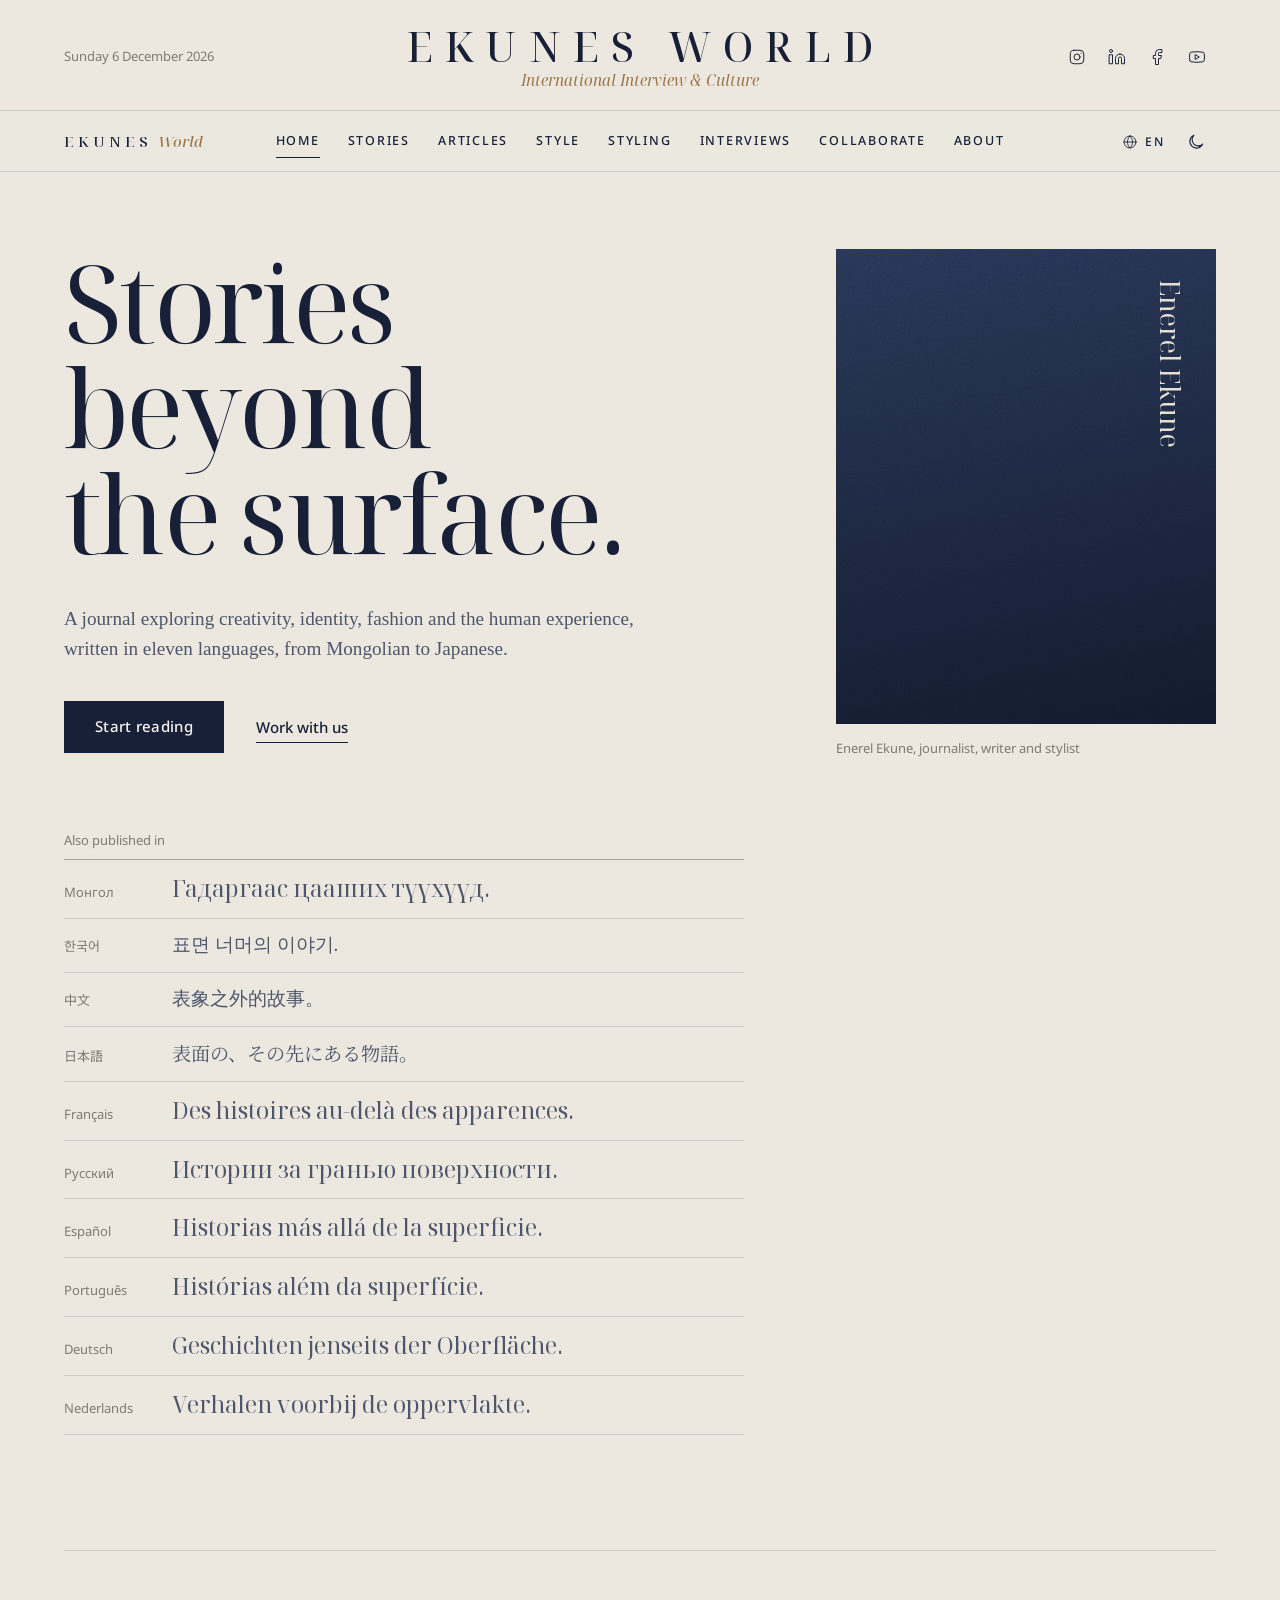
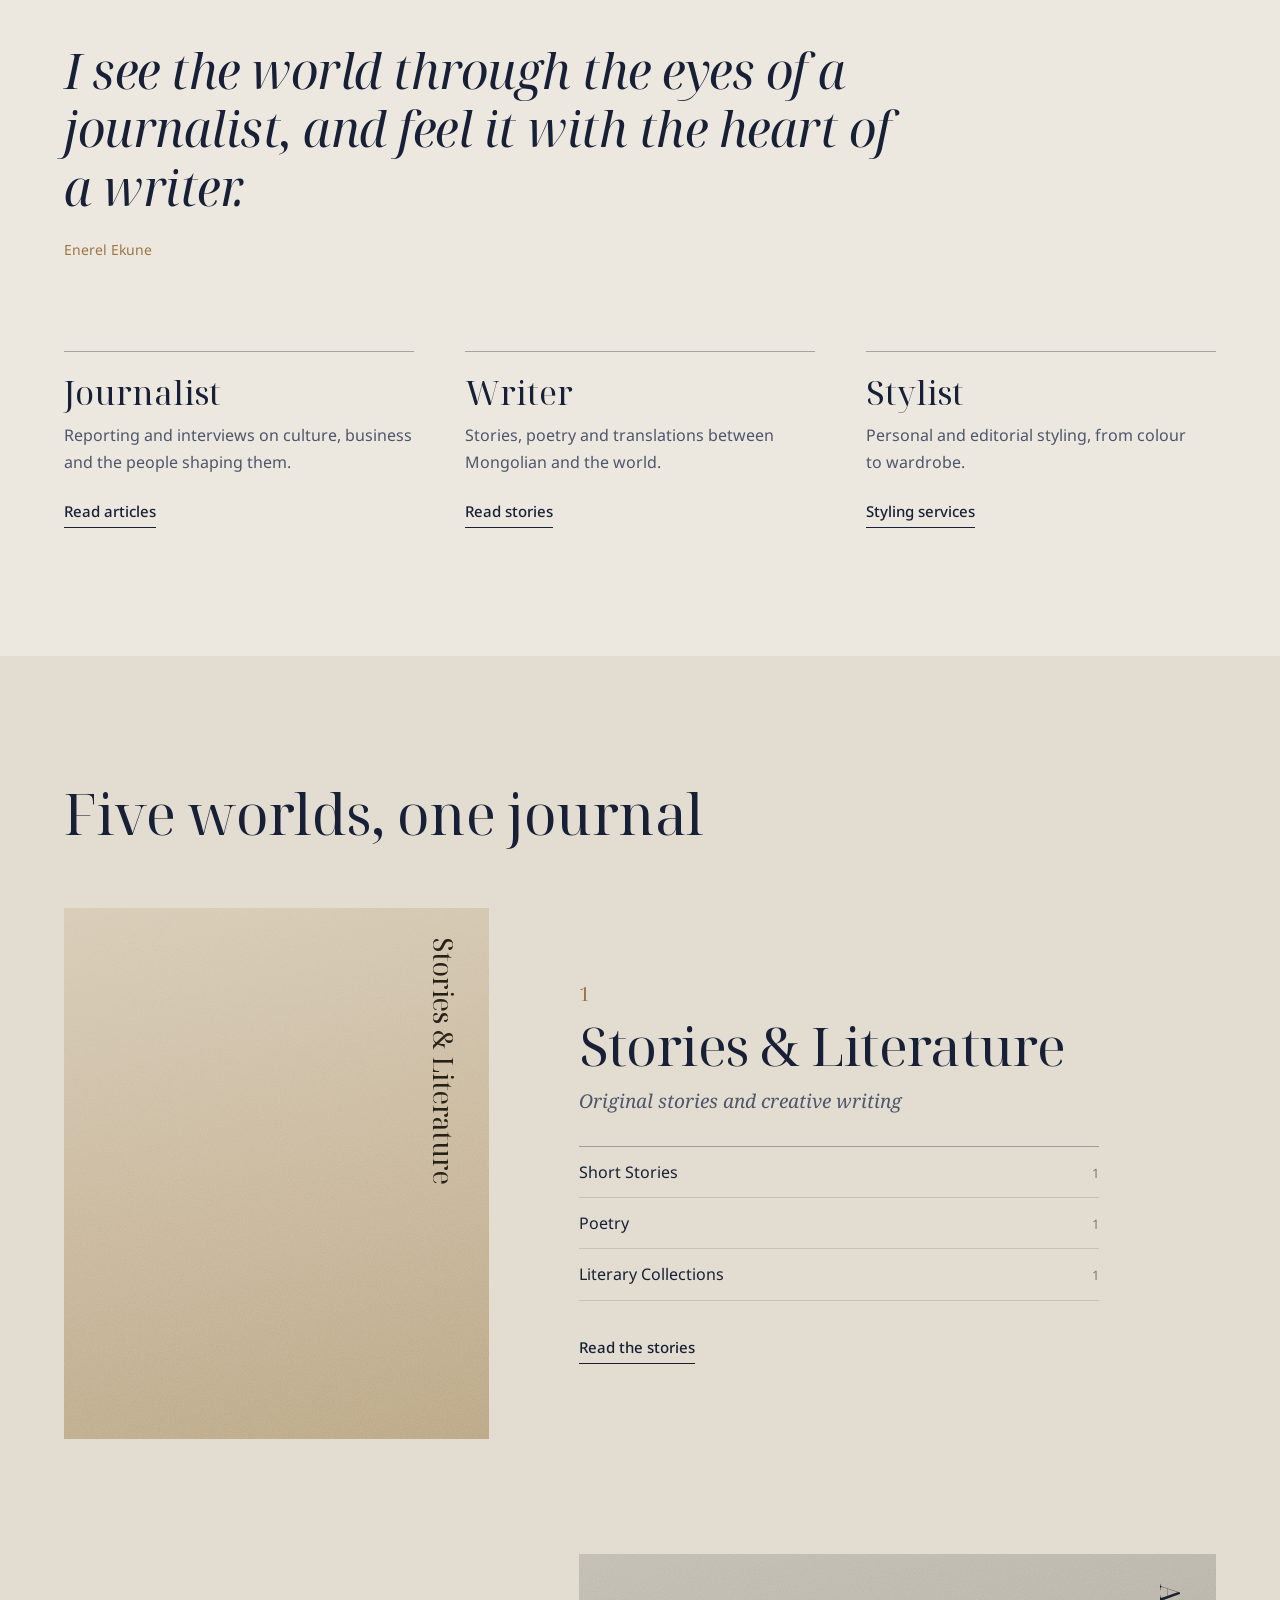
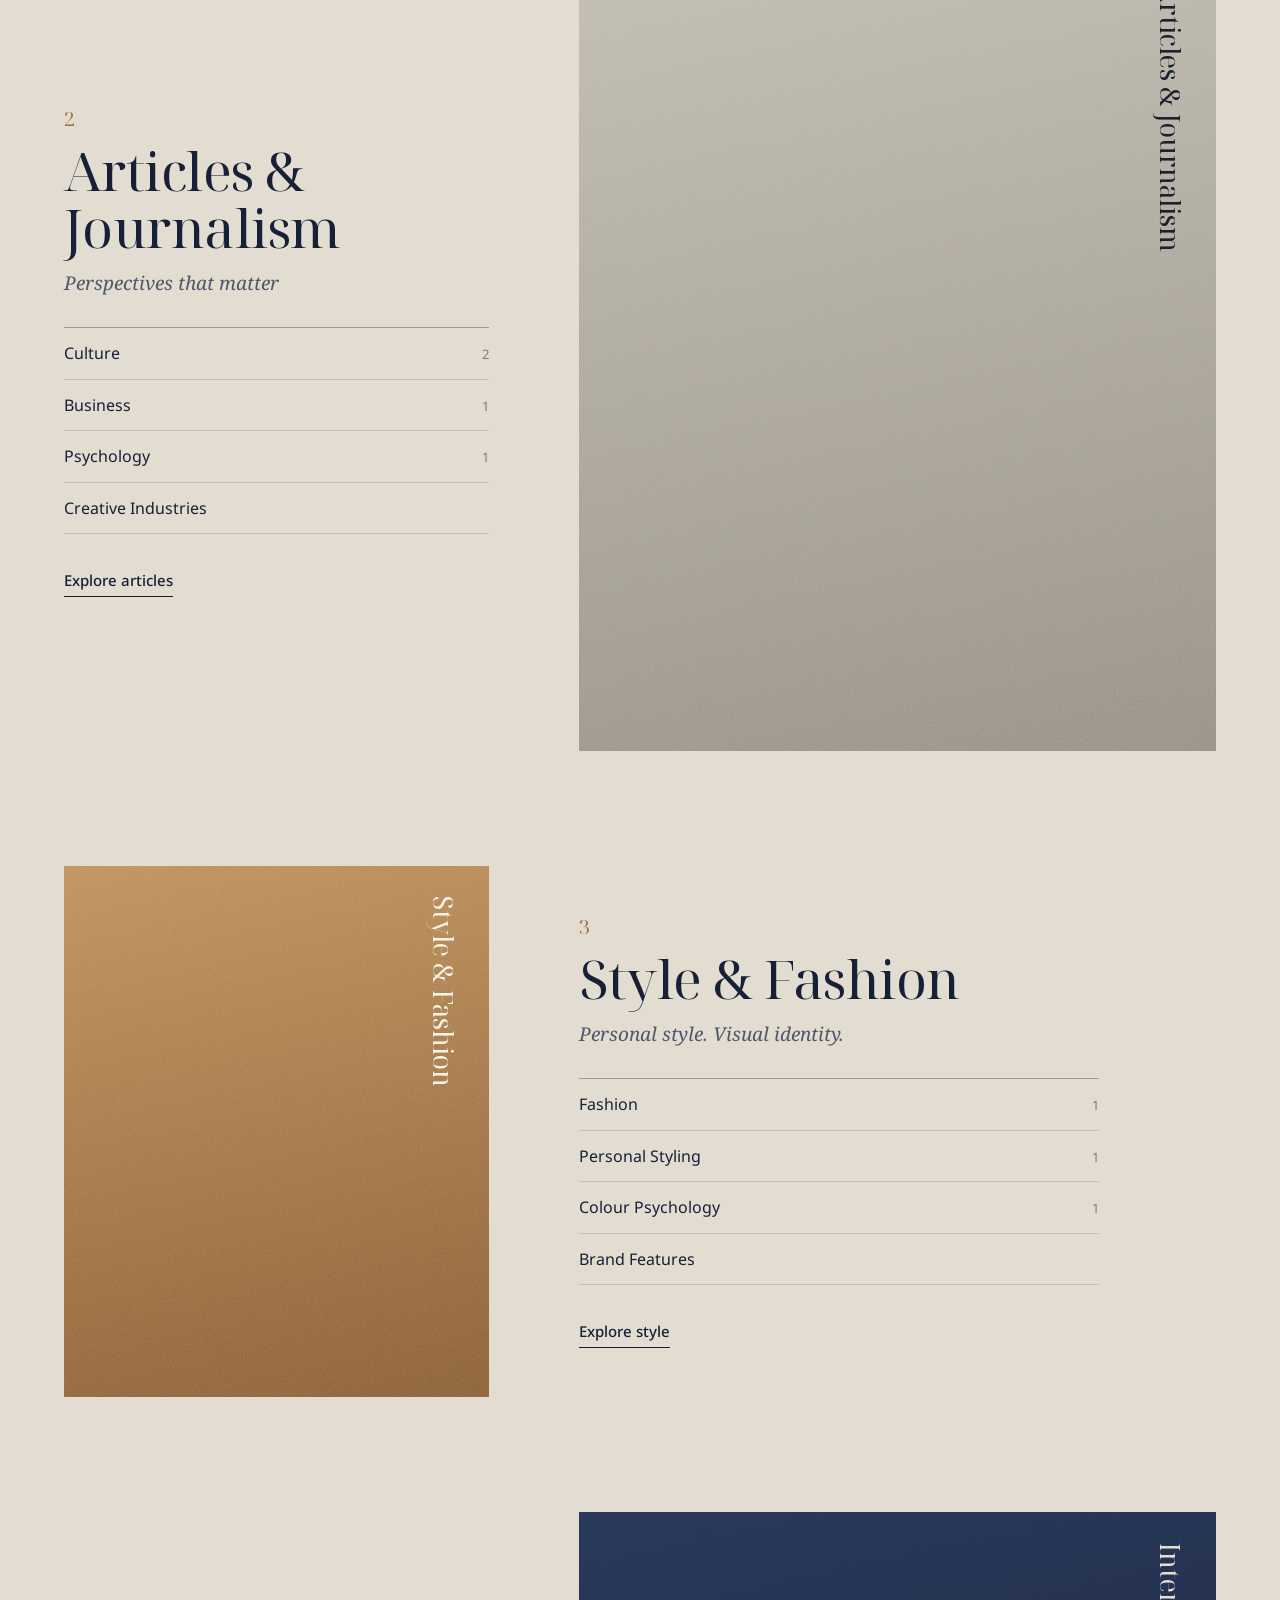
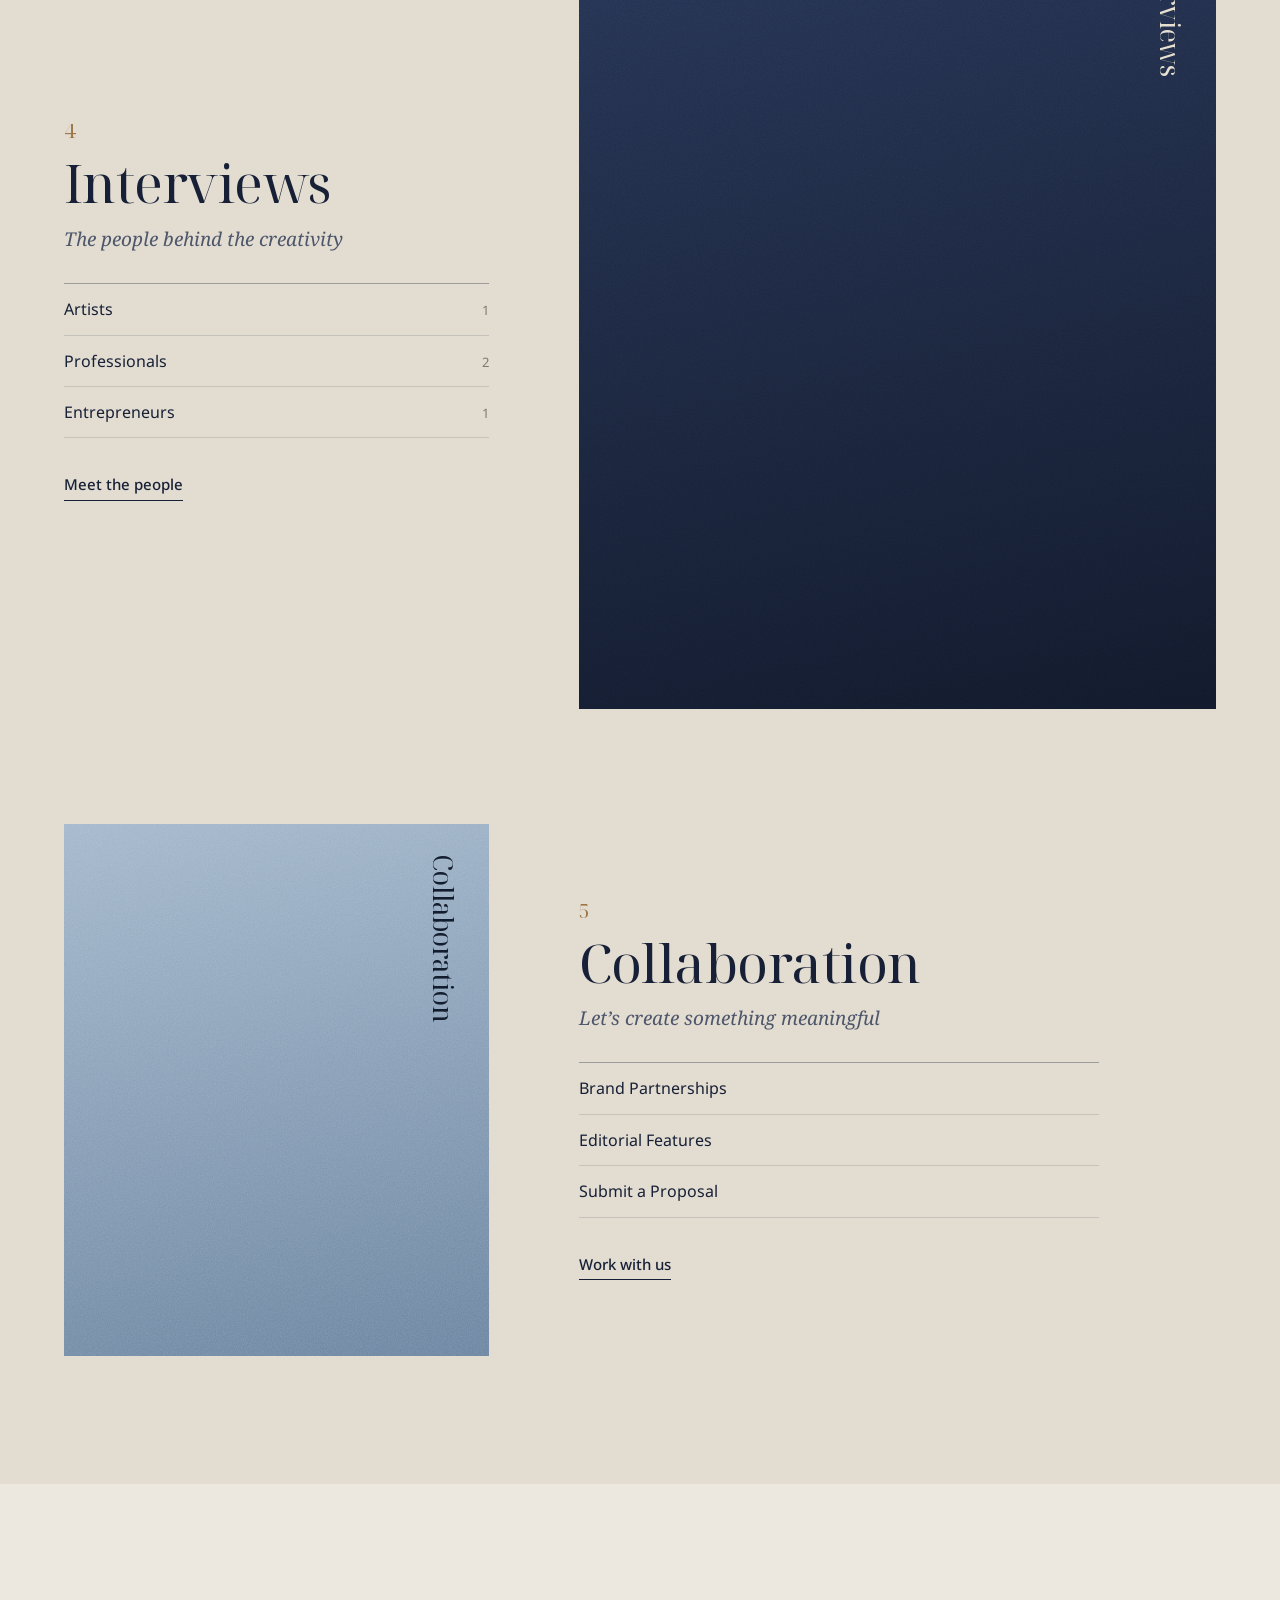
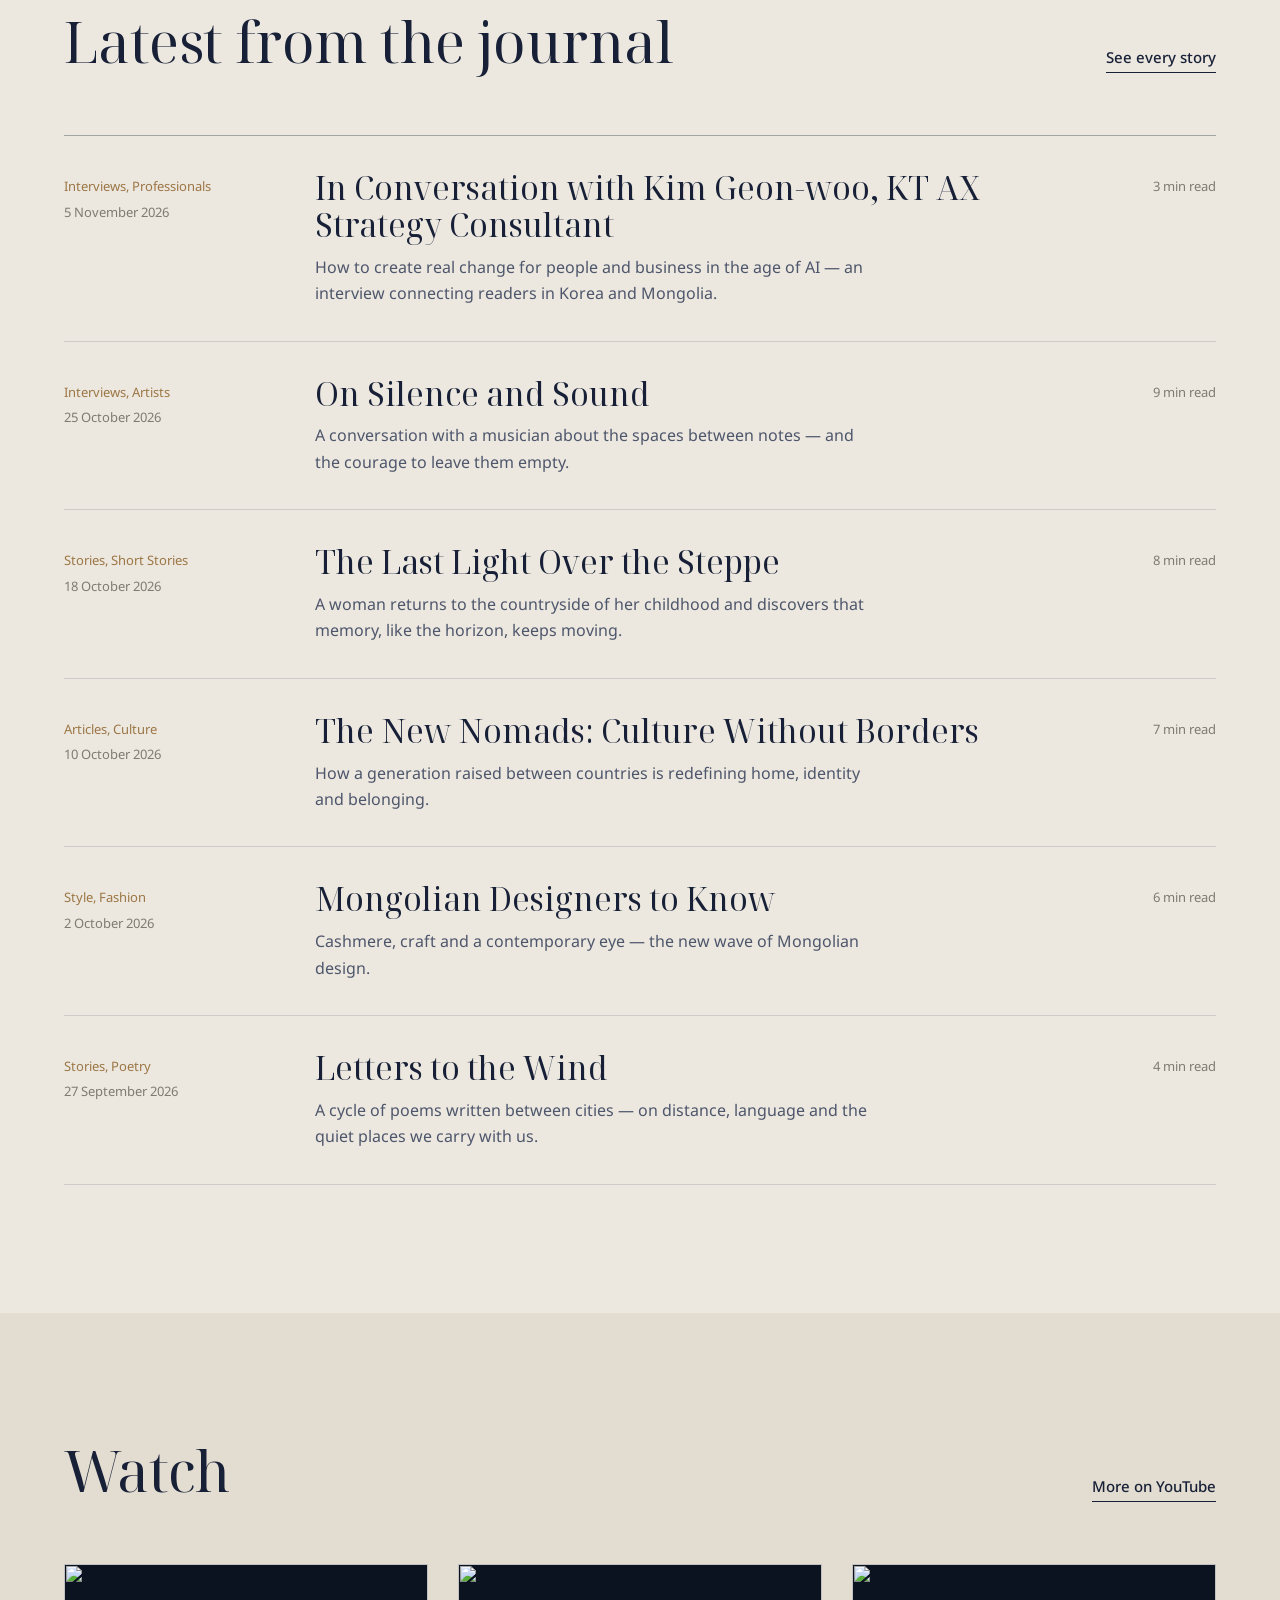
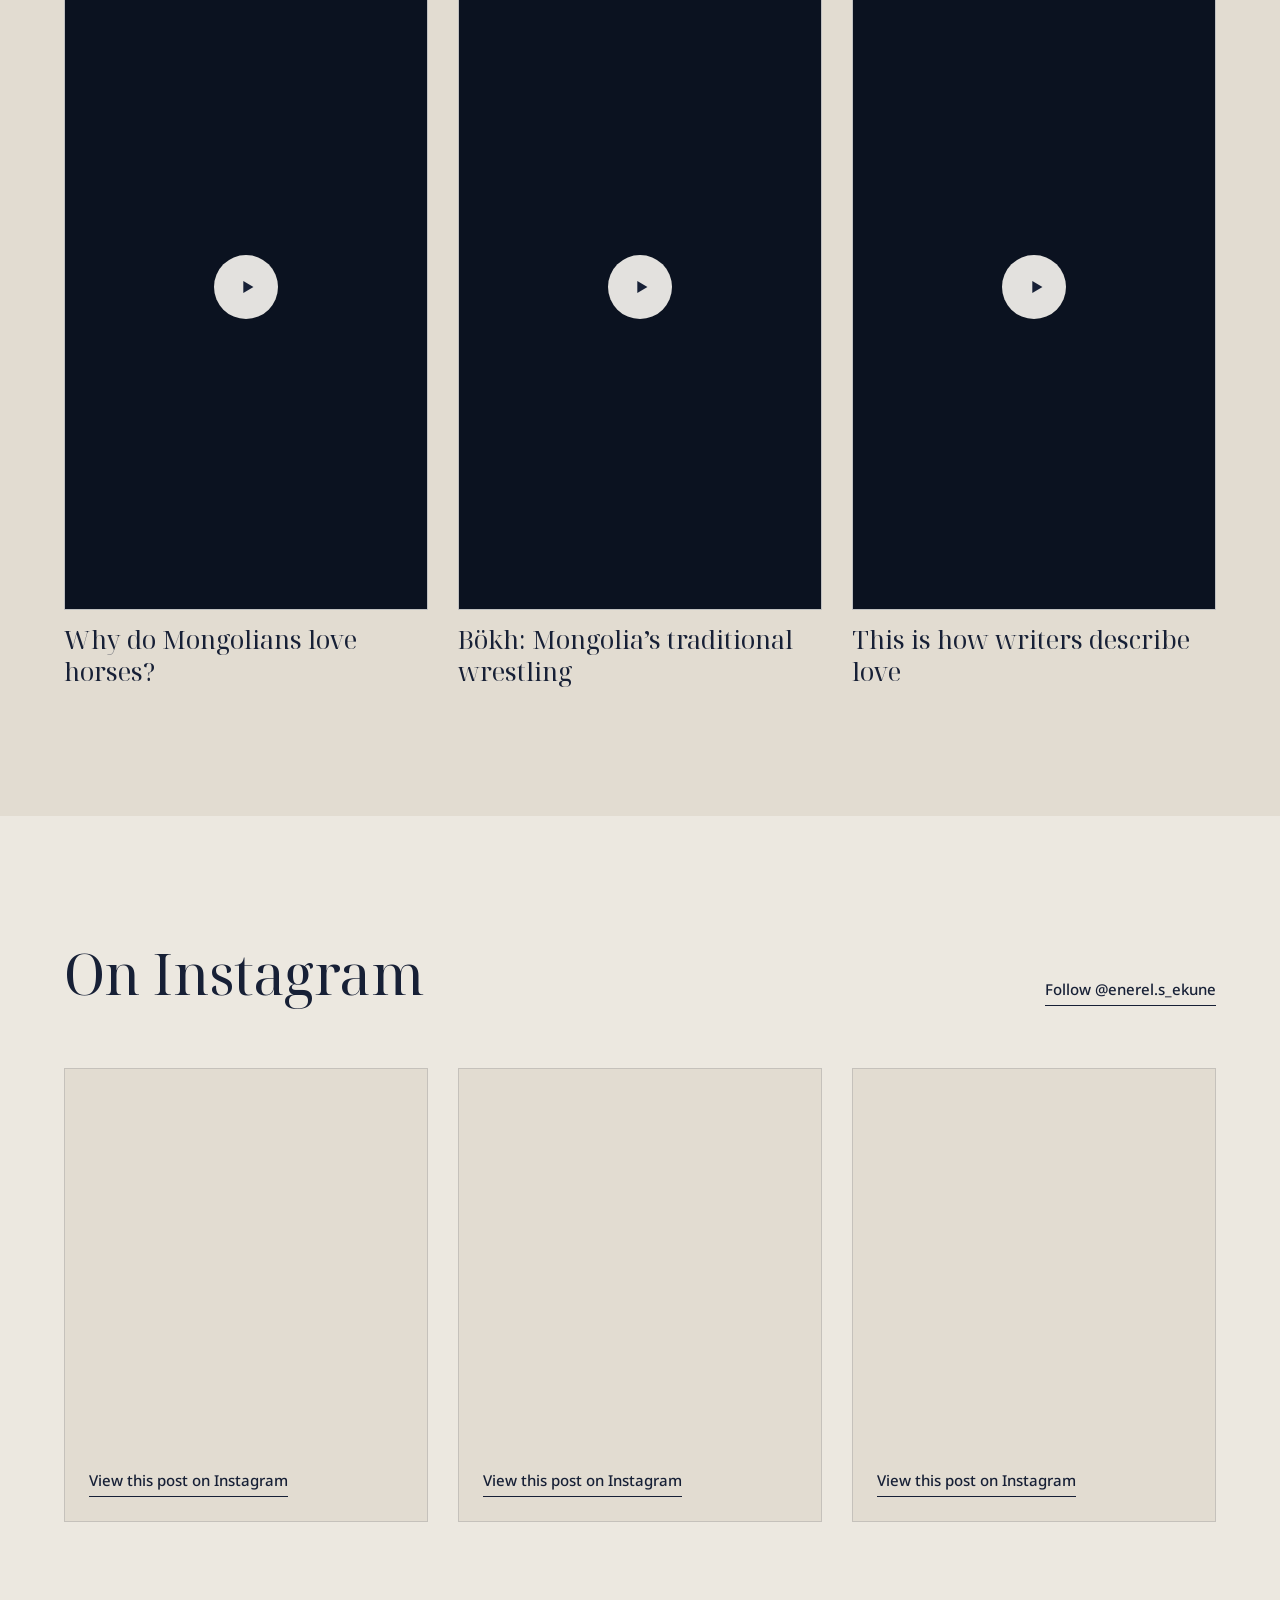
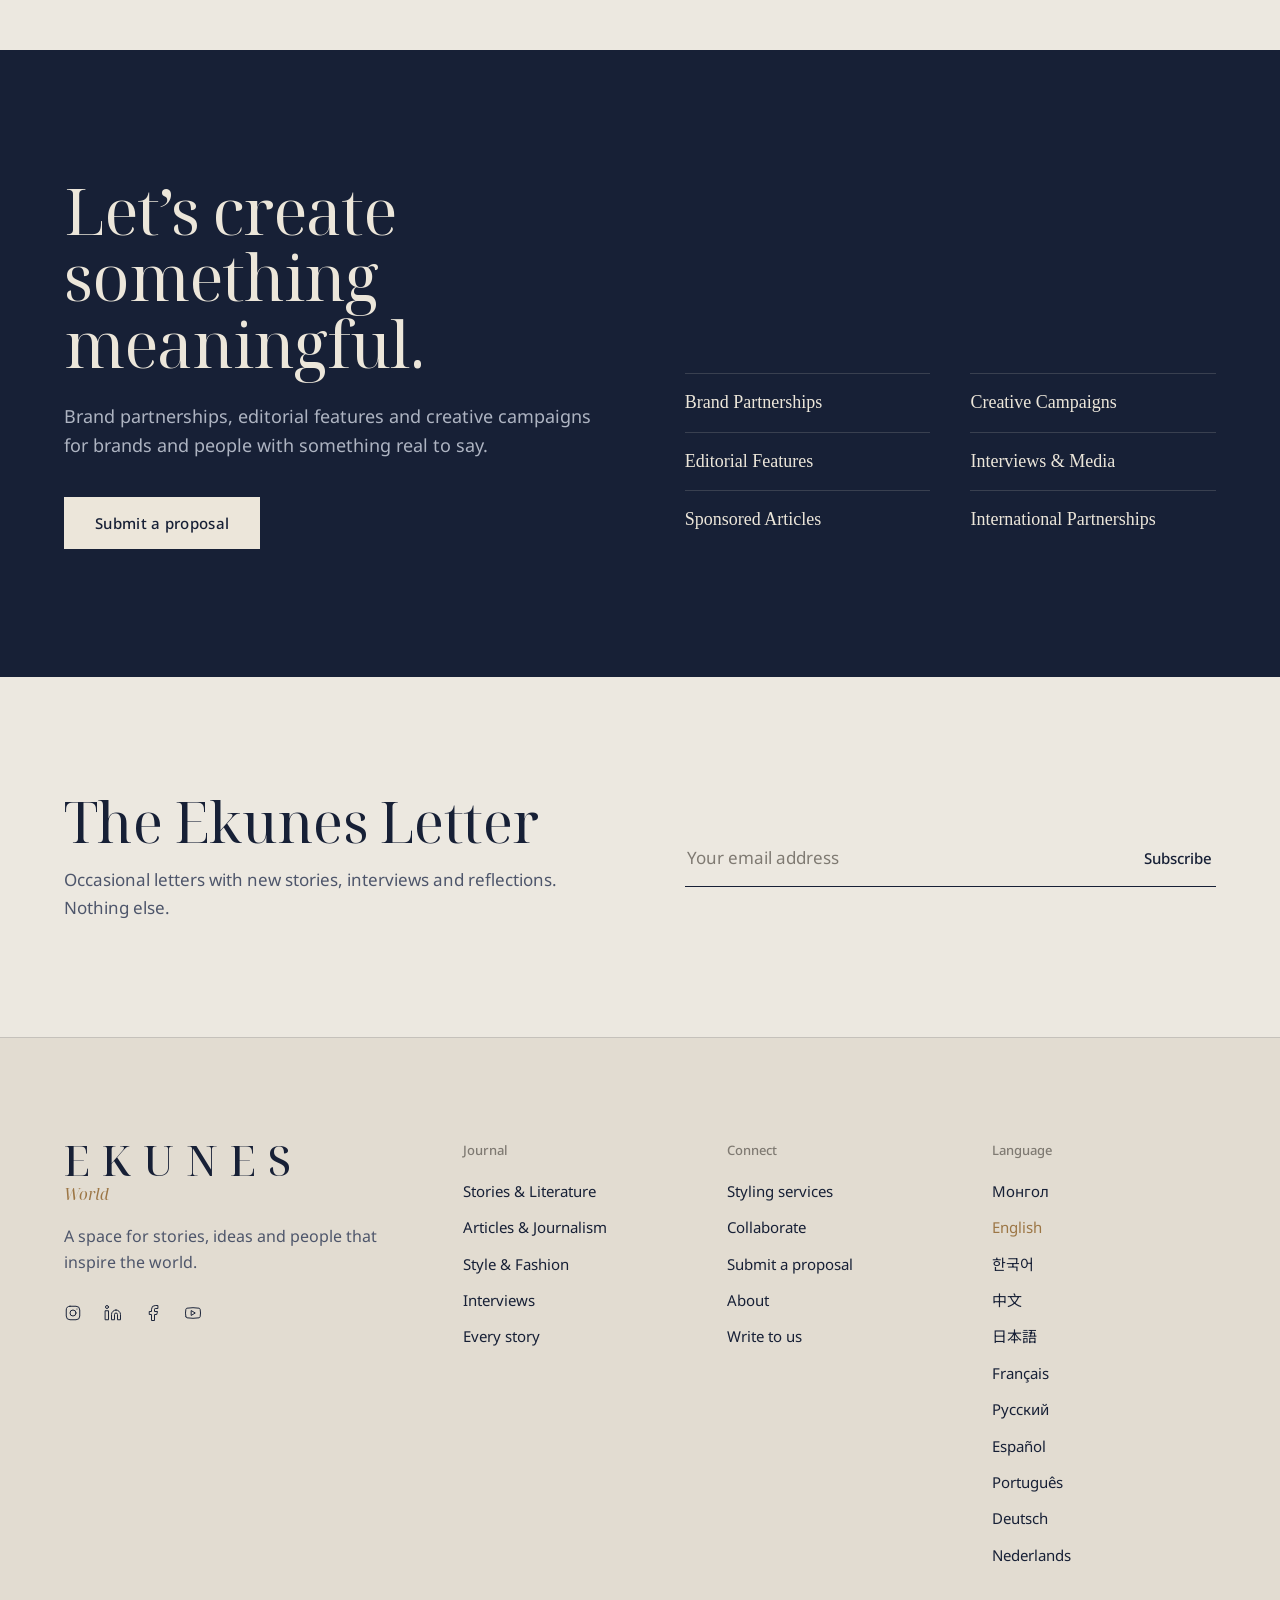
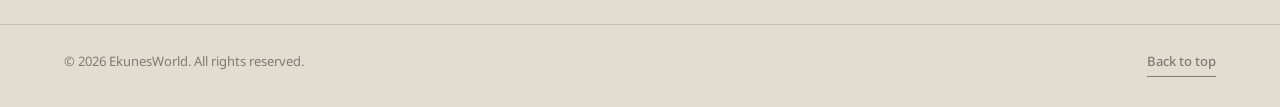
==== commit 302129e9: "Commit 2 updated language and header" ====
--- a/index.html
+++ b/index.html
@@ -4,7 +4,7 @@
   <meta charset="utf-8">
   <meta name="viewport" content="width=device-width, initial-scale=1">
   <title>EkunesWorld — Ekunes Journal</title>
-  <meta name="description" content="Ekunes Journal by Enerel Ekune: stories, articles, style and interviews in Mongolian, English, Korean and Chinese.">
+  <meta name="description" content="Ekunes Journal by Enerel Ekune: stories, articles, style and interviews in eleven languages.">
   <meta name="theme-color" content="#ECE8E0" media="(prefers-color-scheme: light)">
   <meta name="theme-color" content="#101828" media="(prefers-color-scheme: dark)">
 
@@ -26,7 +26,7 @@
       try {
         var th = localStorage.getItem("ekunes-theme");
         if (th) document.documentElement.setAttribute("data-theme", th);
-        var map = { mn: "mn", en: "en", ko: "ko", zh: "zh-Hans" };
+        var map = { mn: "mn", en: "en", ko: "ko", zh: "zh-Hans", ja: "ja", fr: "fr", ru: "ru", es: "es", pt: "pt", de: "de", nl: "nl" };
         var l = localStorage.getItem("ekunes-lang");
         if (l && map[l]) document.documentElement.lang = map[l];
       } catch (e) {}
@@ -41,7 +41,7 @@
   <header class="masthead">
     <p class="masthead-date" id="today"></p>
     <a class="wordmark" href="#" aria-label="EkunesWorld">
-      <span class="wm">EKUNES</span><span class="wm-sub">World</span>
+      <span class="wm">EKUNES WORLD</span><span class="wm-sub">International Interview & Culture</span>
     </a>
     <div class="masthead-social social" data-social></div>
   </header>
@@ -117,6 +117,7 @@
   </noscript>
 
   <script src="assets/js/content.js"></script>
+  <script src="assets/js/translations.js"></script>
   <script src="assets/js/i18n.js"></script>
   <script src="assets/js/main.js"></script>
 </body>
--- a/assets/css/style.css
+++ b/assets/css/style.css
@@ -3,8 +3,8 @@
 
    Palette: undyed cashmere, felt, Tengri (the eternal blue sky)
    navy and camel. Type: the Noto serif family, chosen because it
-   draws Latin, Cyrillic, Korean and Chinese in one voice, so the
-   journal looks the same in all four languages.
+   draws Latin, Cyrillic, Korean, Chinese and Japanese in one voice, so the
+   journal looks the same in all eleven languages.
 
    1 Tokens · 2 Base · 3 Header & menu · 4 Shared pieces
    5 Home · 6 Lists & articles · 7 Collaborate & About
@@ -98,8 +98,15 @@
   --f-sans: "Noto Sans SC", "Noto Sans CJK SC", "PingFang SC", "Microsoft YaHei", sans-serif;
   --ds: .74; --dsb: .9; --lh: 1.9; --prose-lh: 2; --nav-track: .08em;
 }
+html[lang="ja"] {
+  --f-display: "Noto Serif JP", "Noto Serif CJK JP", "Hiragino Mincho ProN", "Yu Mincho", serif;
+  --f-text: "Noto Serif JP", "Noto Serif CJK JP", "Hiragino Mincho ProN", "Yu Mincho", serif;
+  --f-sans: "Noto Sans JP", "Noto Sans CJK JP", "Hiragino Sans", "Yu Gothic", "Meiryo", sans-serif;
+  --ds: .74; --dsb: .9; --lh: 1.9; --prose-lh: 2; --nav-track: .06em;
+  line-break: strict;
+}
 /* CJK has no true italics — keep it upright rather than slanted. */
-html[lang="ko"], html[lang="zh-Hans"] { font-synthesis: none; }
+html[lang="ko"], html[lang="zh-Hans"], html[lang="ja"] { font-synthesis: none; }
 
 /* 2. BASE -------------------------------------------------------- */
 *, *::before, *::after { box-sizing: border-box; }
@@ -409,7 +416,7 @@
   letter-spacing: -.025em;
   margin: 0 0 clamp(28px, 3vw, 40px);
 }
-html[lang="ko"] .hero-title, html[lang="zh-Hans"] .hero-title { letter-spacing: 0; line-height: 1.12; }
+html[lang="ko"] .hero-title, html[lang="zh-Hans"] .hero-title, html[lang="ja"] .hero-title { letter-spacing: 0; line-height: 1.12; }
 .hero-lead {
   font-family: var(--f-text);
   font-size: calc(clamp(18px, 1.5vw, 21px) * var(--dsb));
@@ -437,7 +444,9 @@
 }
 .motto [lang="ko"] .motto-text { font-family: "Noto Serif KR", "Noto Serif CJK KR", "AppleMyungjo", serif; font-size: clamp(17px, 1.5vw, 20px); }
 .motto [lang="zh-Hans"] .motto-text { font-family: "Noto Serif SC", "Noto Serif CJK SC", "Songti SC", serif; font-size: clamp(17px, 1.5vw, 20px); }
+.motto [lang="ja"] .motto-text { font-family: "Noto Serif JP", "Noto Serif CJK JP", "Hiragino Mincho ProN", serif; font-size: clamp(17px, 1.5vw, 20px); }
 .motto [lang="ko"] .motto-lang { font-family: "Noto Sans KR", var(--f-sans); }
+.motto [lang="ja"] .motto-lang { font-family: "Noto Sans JP", var(--f-sans); }
 .motto [lang="zh-Hans"] .motto-lang { font-family: "Noto Sans SC", var(--f-sans); }
 .motto button:hover .motto-text { color: var(--ink); transform: translateX(6px); }
 .motto button:hover .motto-lang { color: var(--accent); }
@@ -611,7 +620,7 @@
   margin: 0 0 24px;
   max-width: 14em;
 }
-html[lang="ko"] .page-title, html[lang="zh-Hans"] .page-title { letter-spacing: 0; line-height: 1.15; }
+html[lang="ko"] .page-title, html[lang="zh-Hans"] .page-title, html[lang="ja"] .page-title { letter-spacing: 0; line-height: 1.15; }
 .page-tagline {
   font-family: var(--f-text); font-style: italic;
   font-size: calc(clamp(20px, 2vw, 25px) * var(--dsb));
@@ -667,7 +676,7 @@
   margin: 0 0 28px;
   max-width: 15em;
 }
-html[lang="ko"] .article-title, html[lang="zh-Hans"] .article-title { letter-spacing: 0; line-height: 1.18; }
+html[lang="ko"] .article-title, html[lang="zh-Hans"] .article-title, html[lang="ja"] .article-title { letter-spacing: 0; line-height: 1.18; }
 .article-lede {
   margin: 0; max-width: 36em;
   font-family: var(--f-text); font-style: italic;
@@ -768,6 +777,8 @@
 .langs [lang="mn"], .langs [lang="en"] { font-family: "Noto Serif Display", "Noto Serif", serif; }
 .langs [lang="ko"] { font-family: "Noto Serif KR", "Noto Serif CJK KR", serif; }
 .langs [lang="zh-Hans"] { font-family: "Noto Serif SC", "Noto Serif CJK SC", serif; }
+.langs [lang="ja"] { font-family: "Noto Serif JP", "Noto Serif CJK JP", serif; }
+.langs [lang="fr"], .langs [lang="ru"], .langs [lang="es"], .langs [lang="pt"], .langs [lang="de"], .langs [lang="nl"] { font-family: "Noto Serif Display", "Noto Serif", serif; }
 .langs button:hover { color: var(--ink); }
 .langs button[aria-current="true"] { color: var(--accent); }
 
@@ -796,6 +807,7 @@
 .footer li a:hover, .footer li button:hover { color: var(--accent); }
 .foot-langs [lang="ko"] { font-family: "Noto Sans KR", var(--f-sans); }
 .foot-langs [lang="zh-Hans"] { font-family: "Noto Sans SC", var(--f-sans); }
+.foot-langs [lang="ja"] { font-family: "Noto Sans JP", var(--f-sans); }
 .foot-langs button[aria-current="true"] { color: var(--accent); }
 .footer-bottom {
   max-width: var(--max); margin: 0 auto;
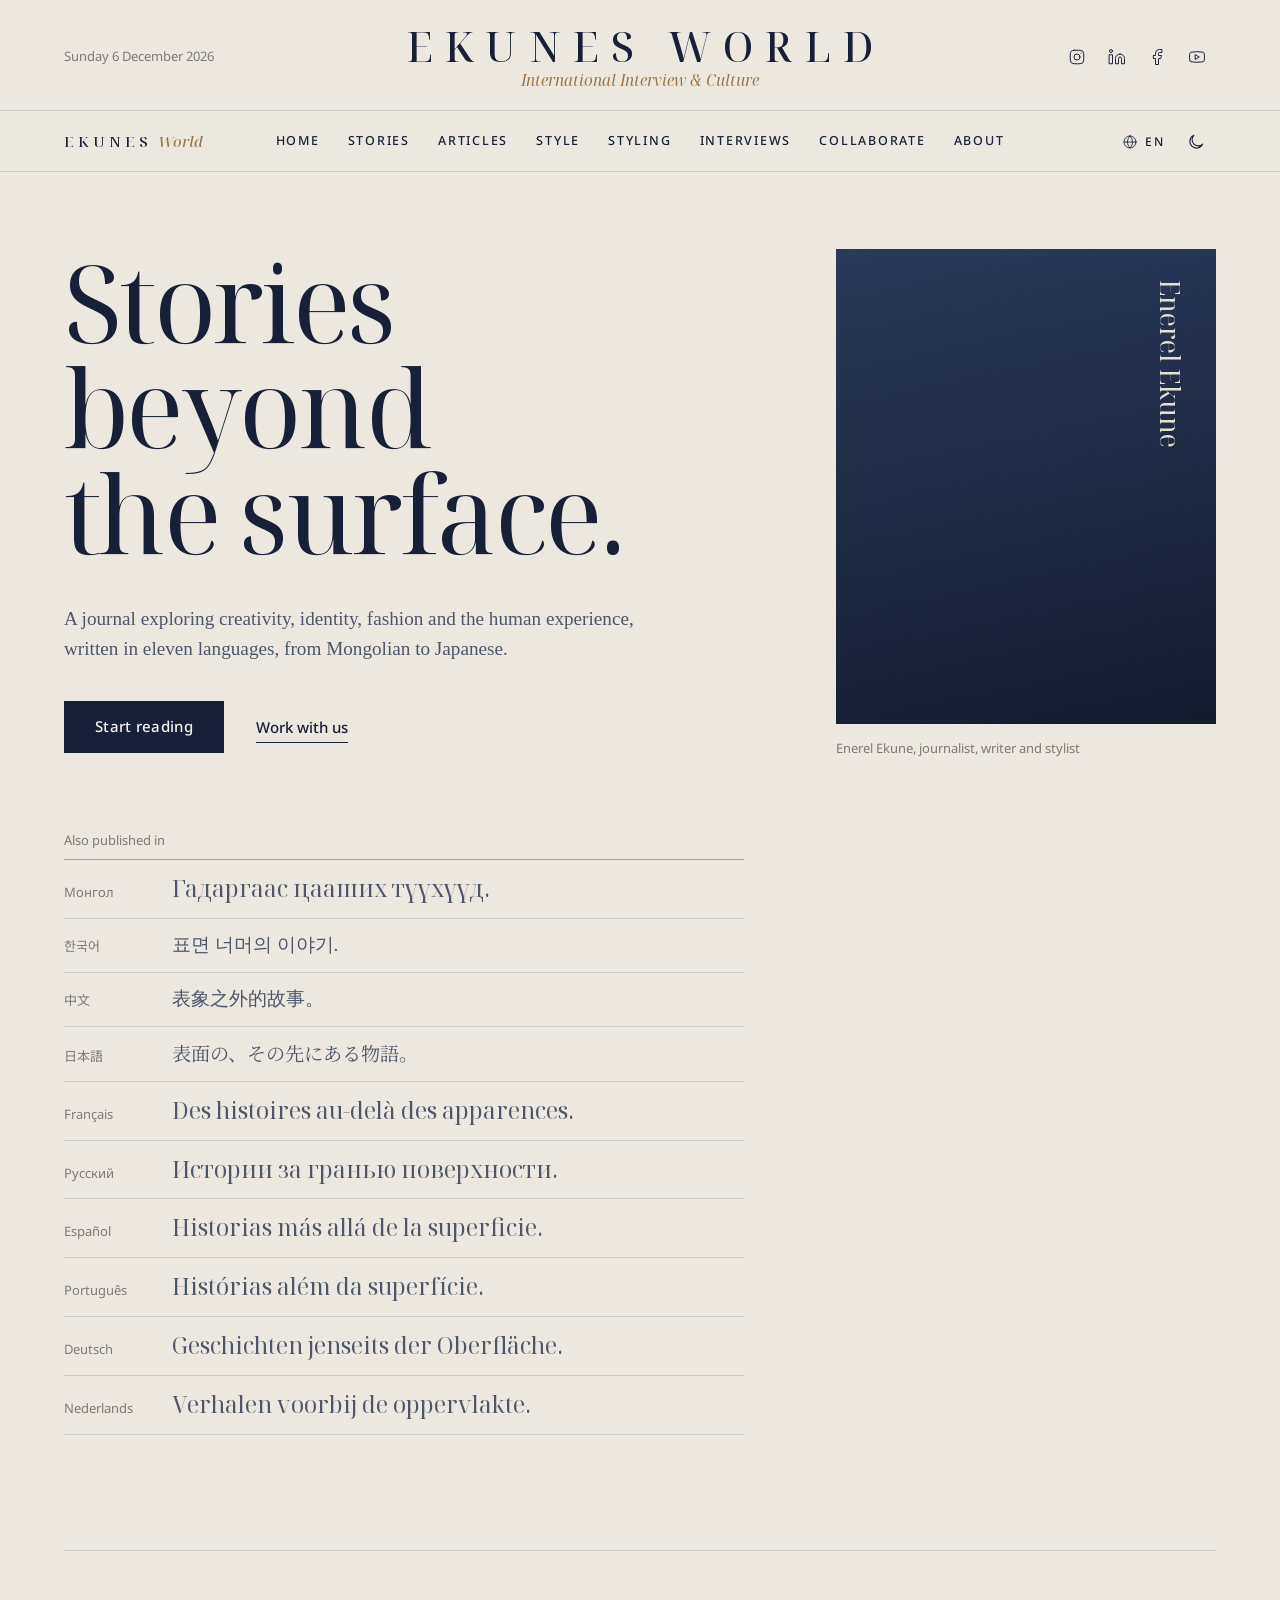
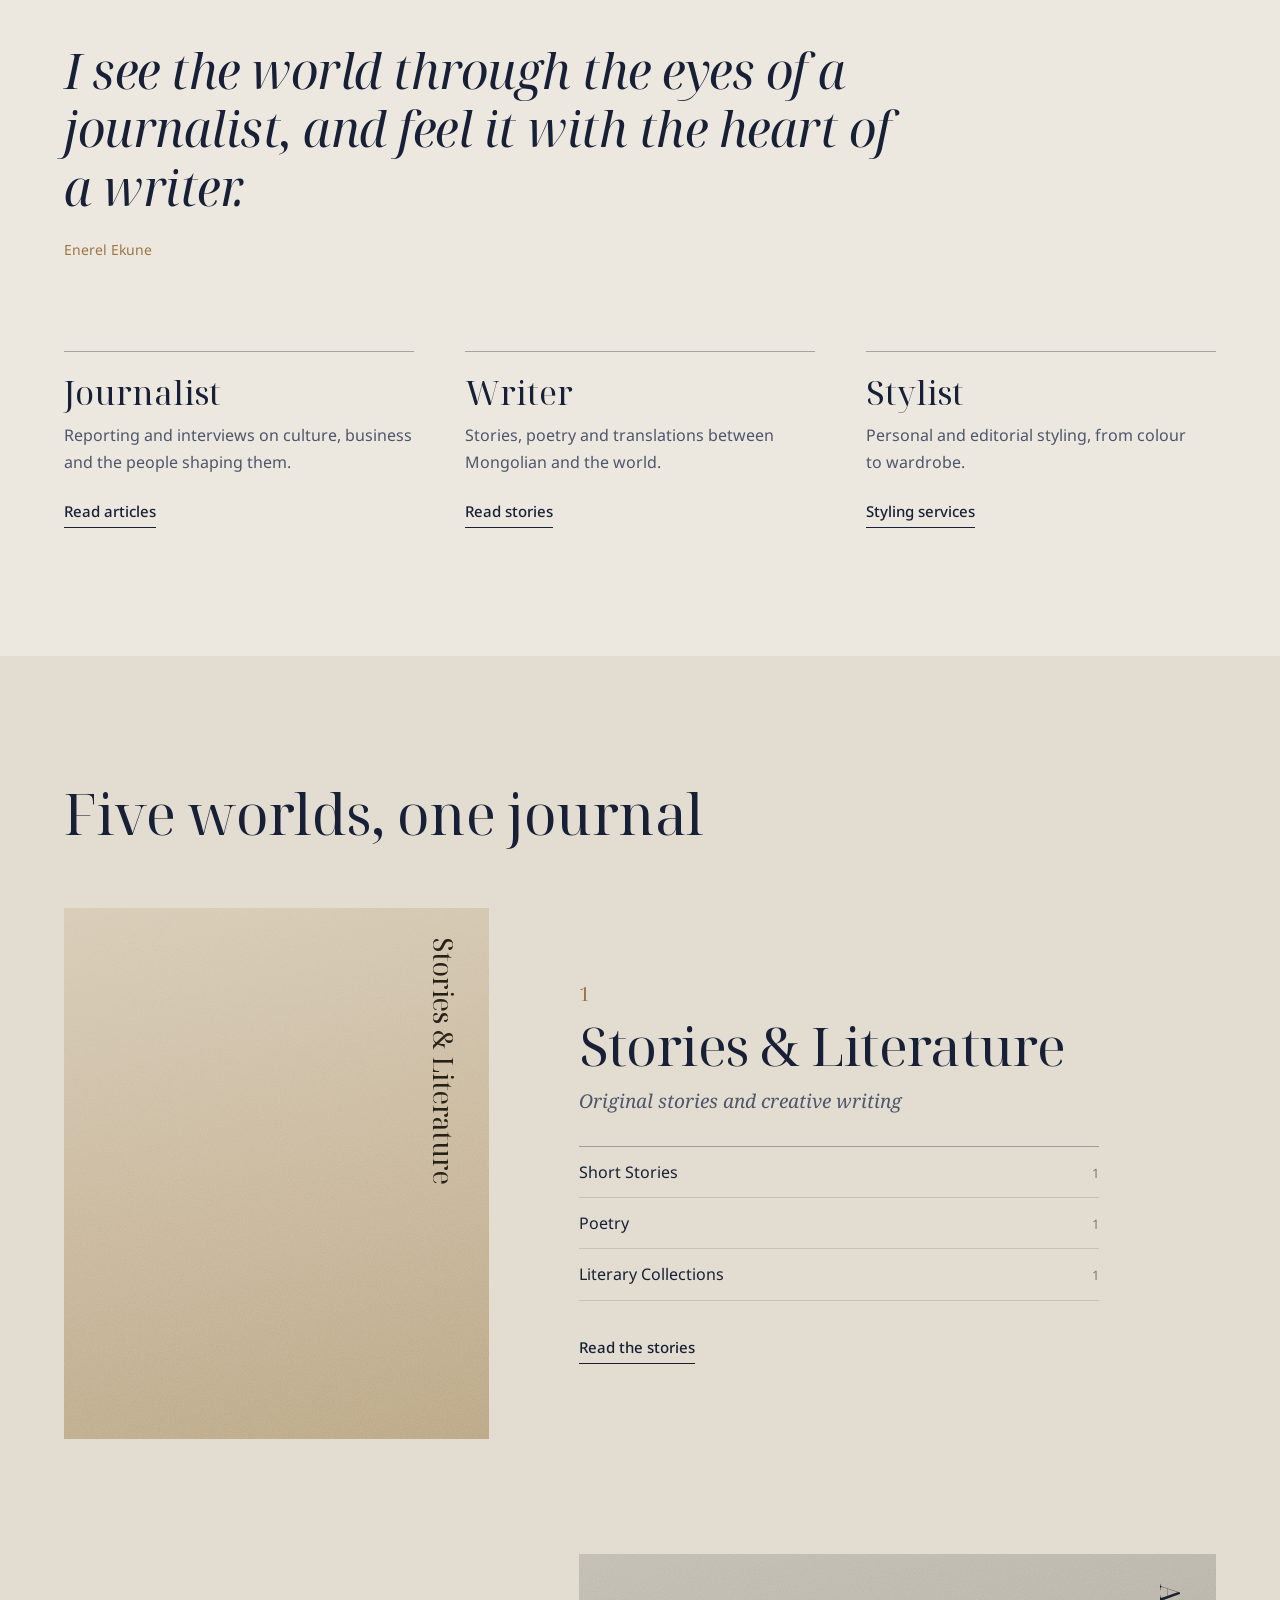
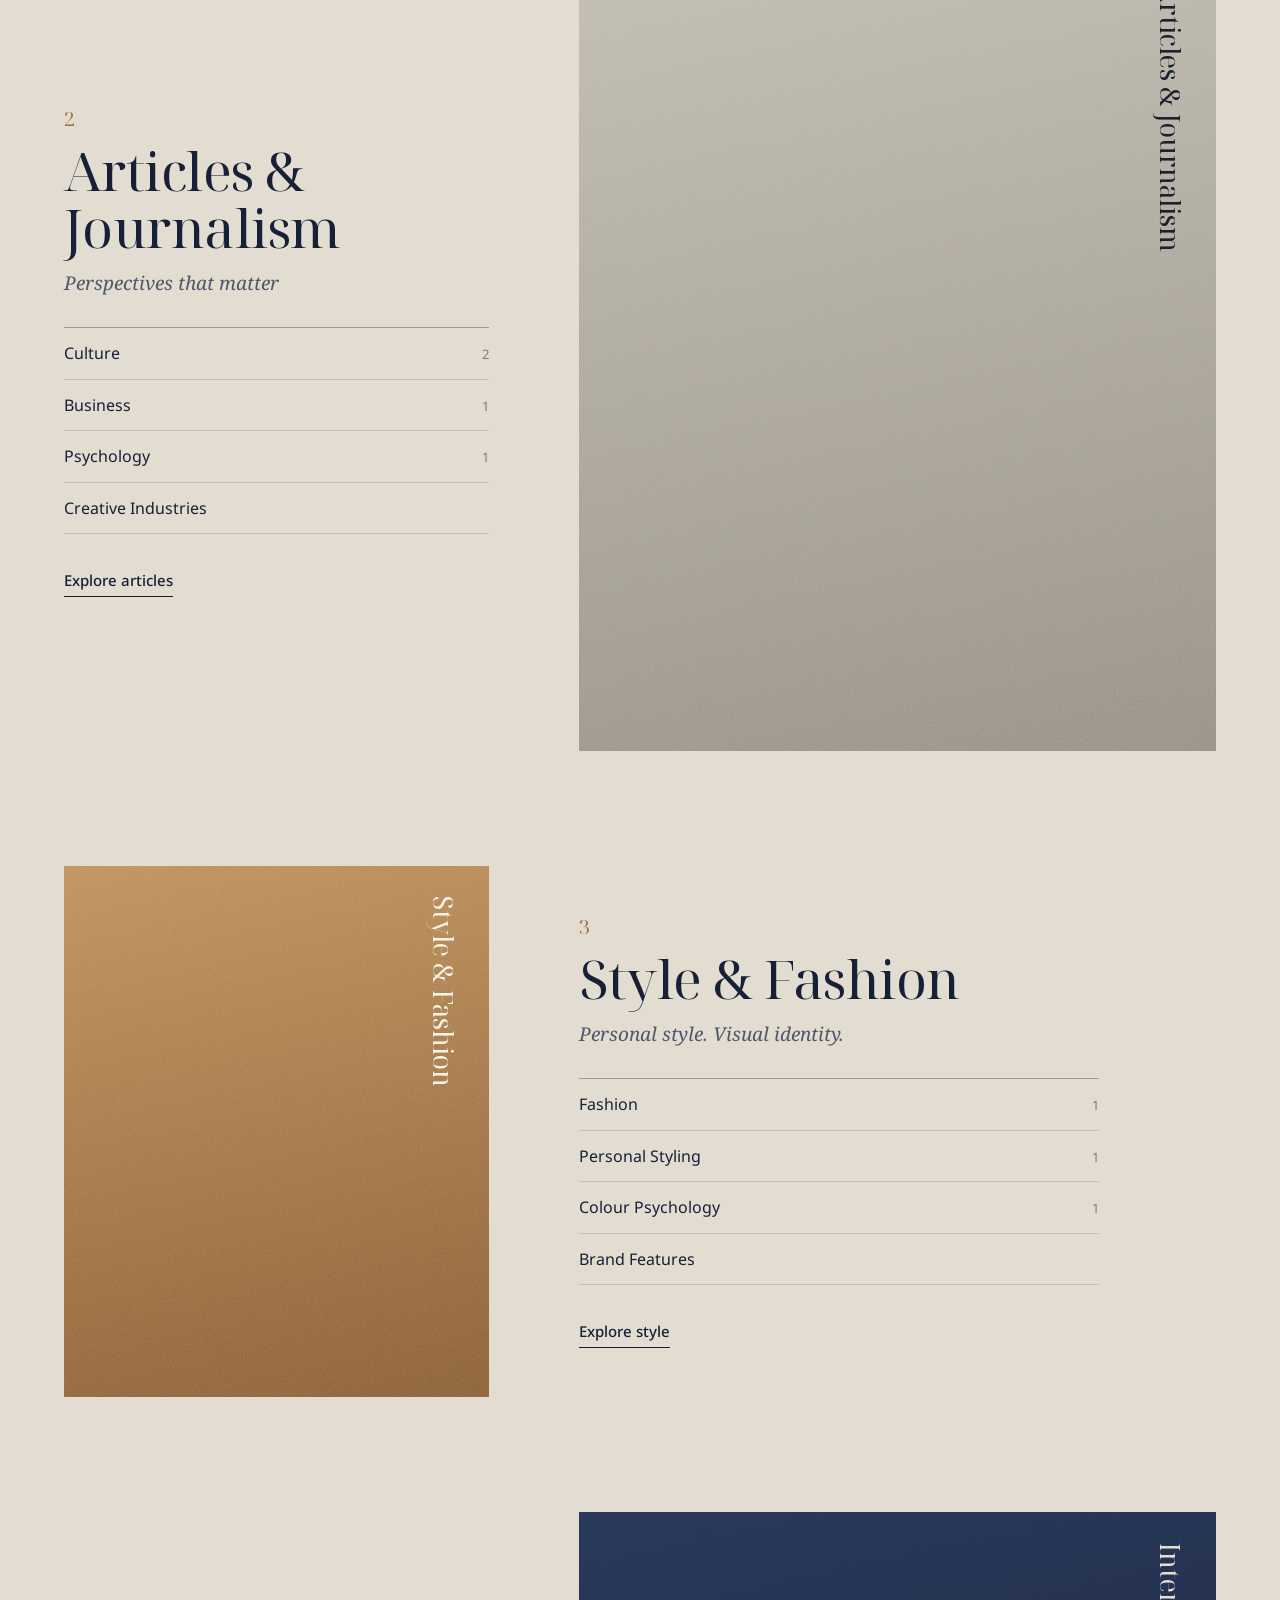
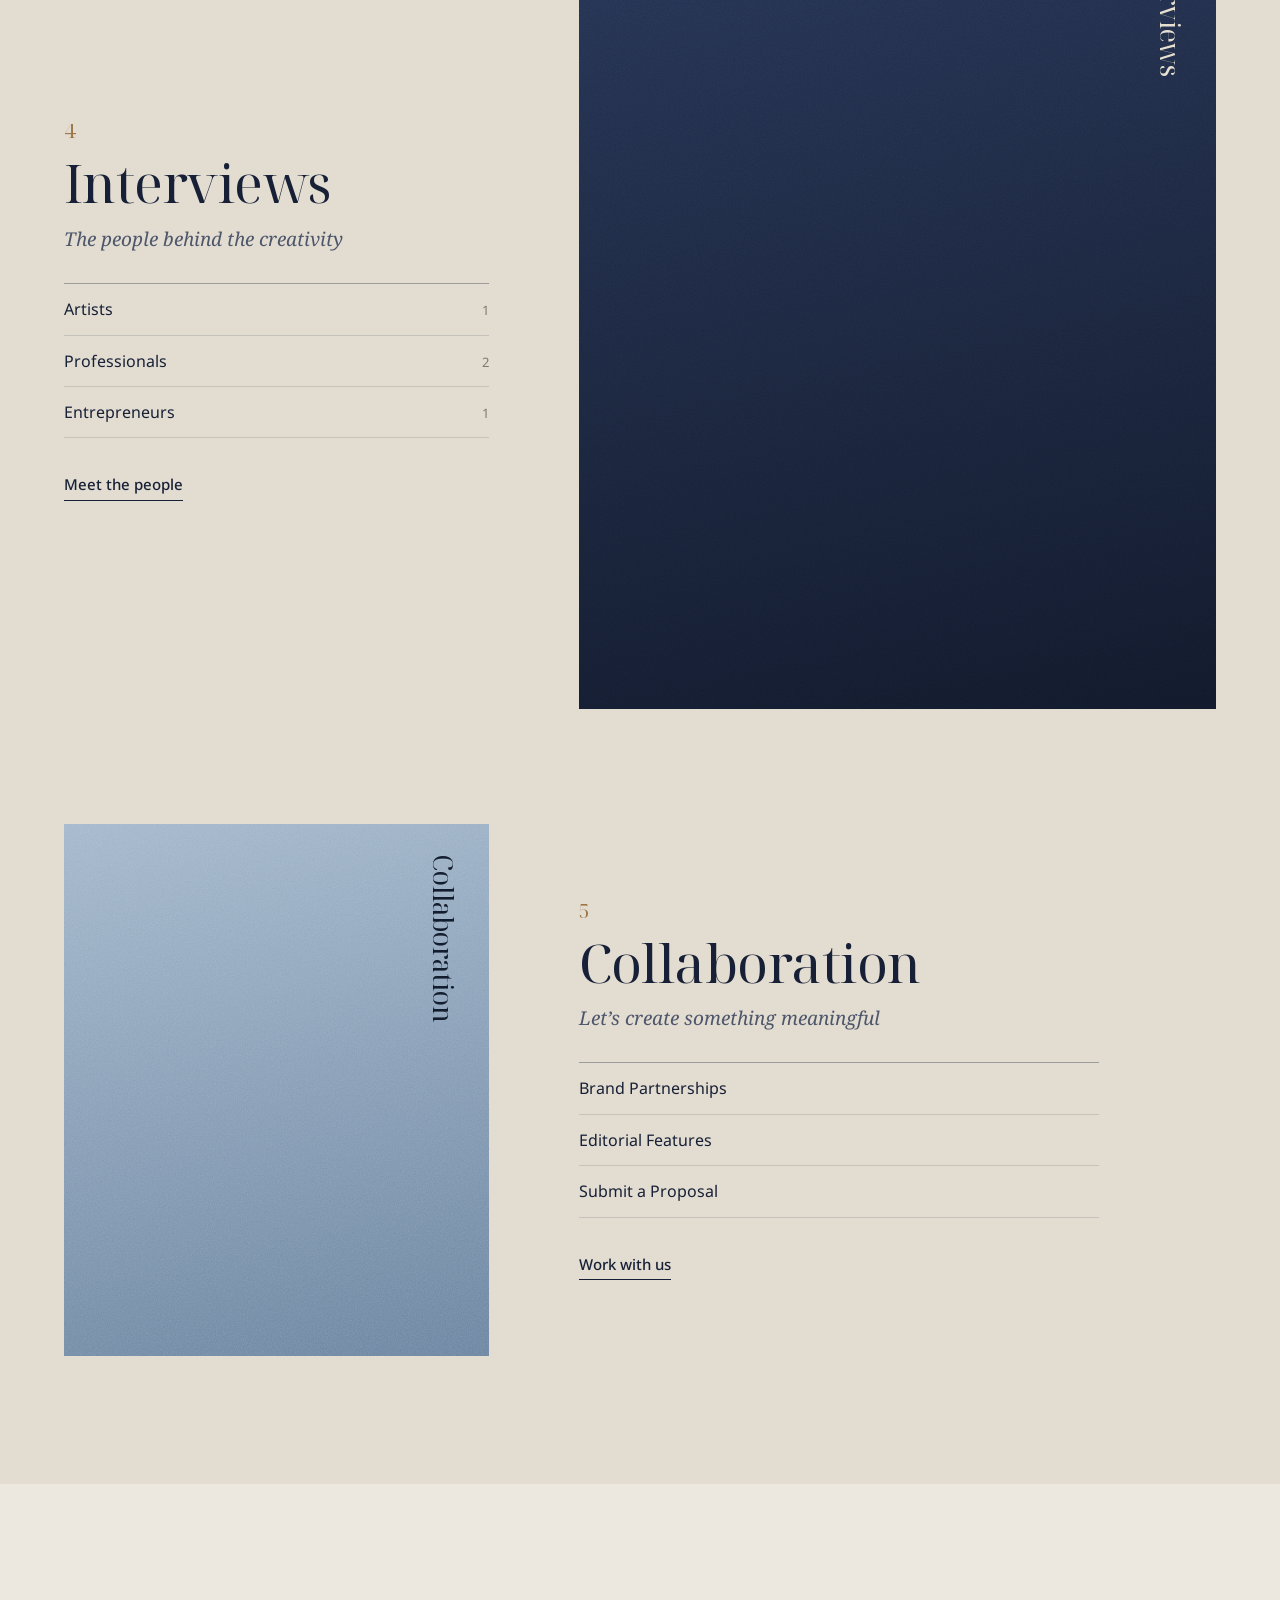
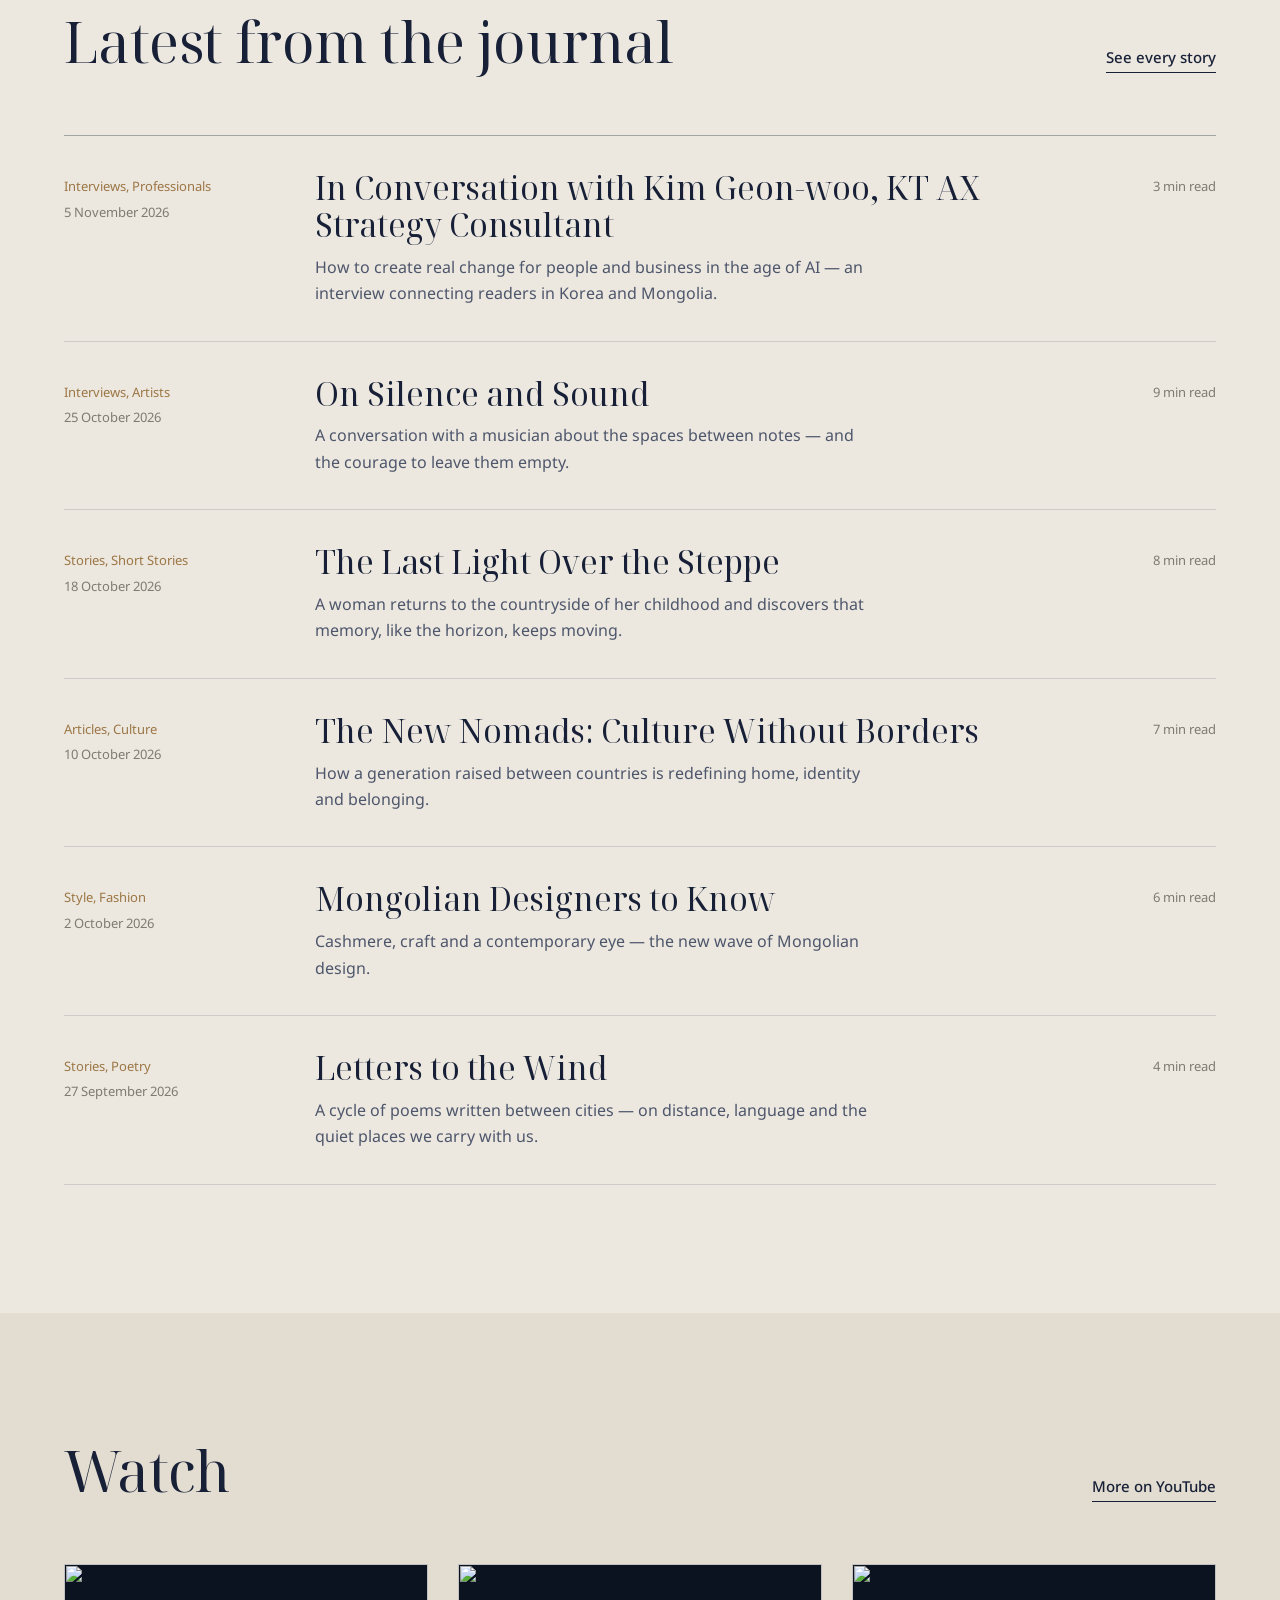
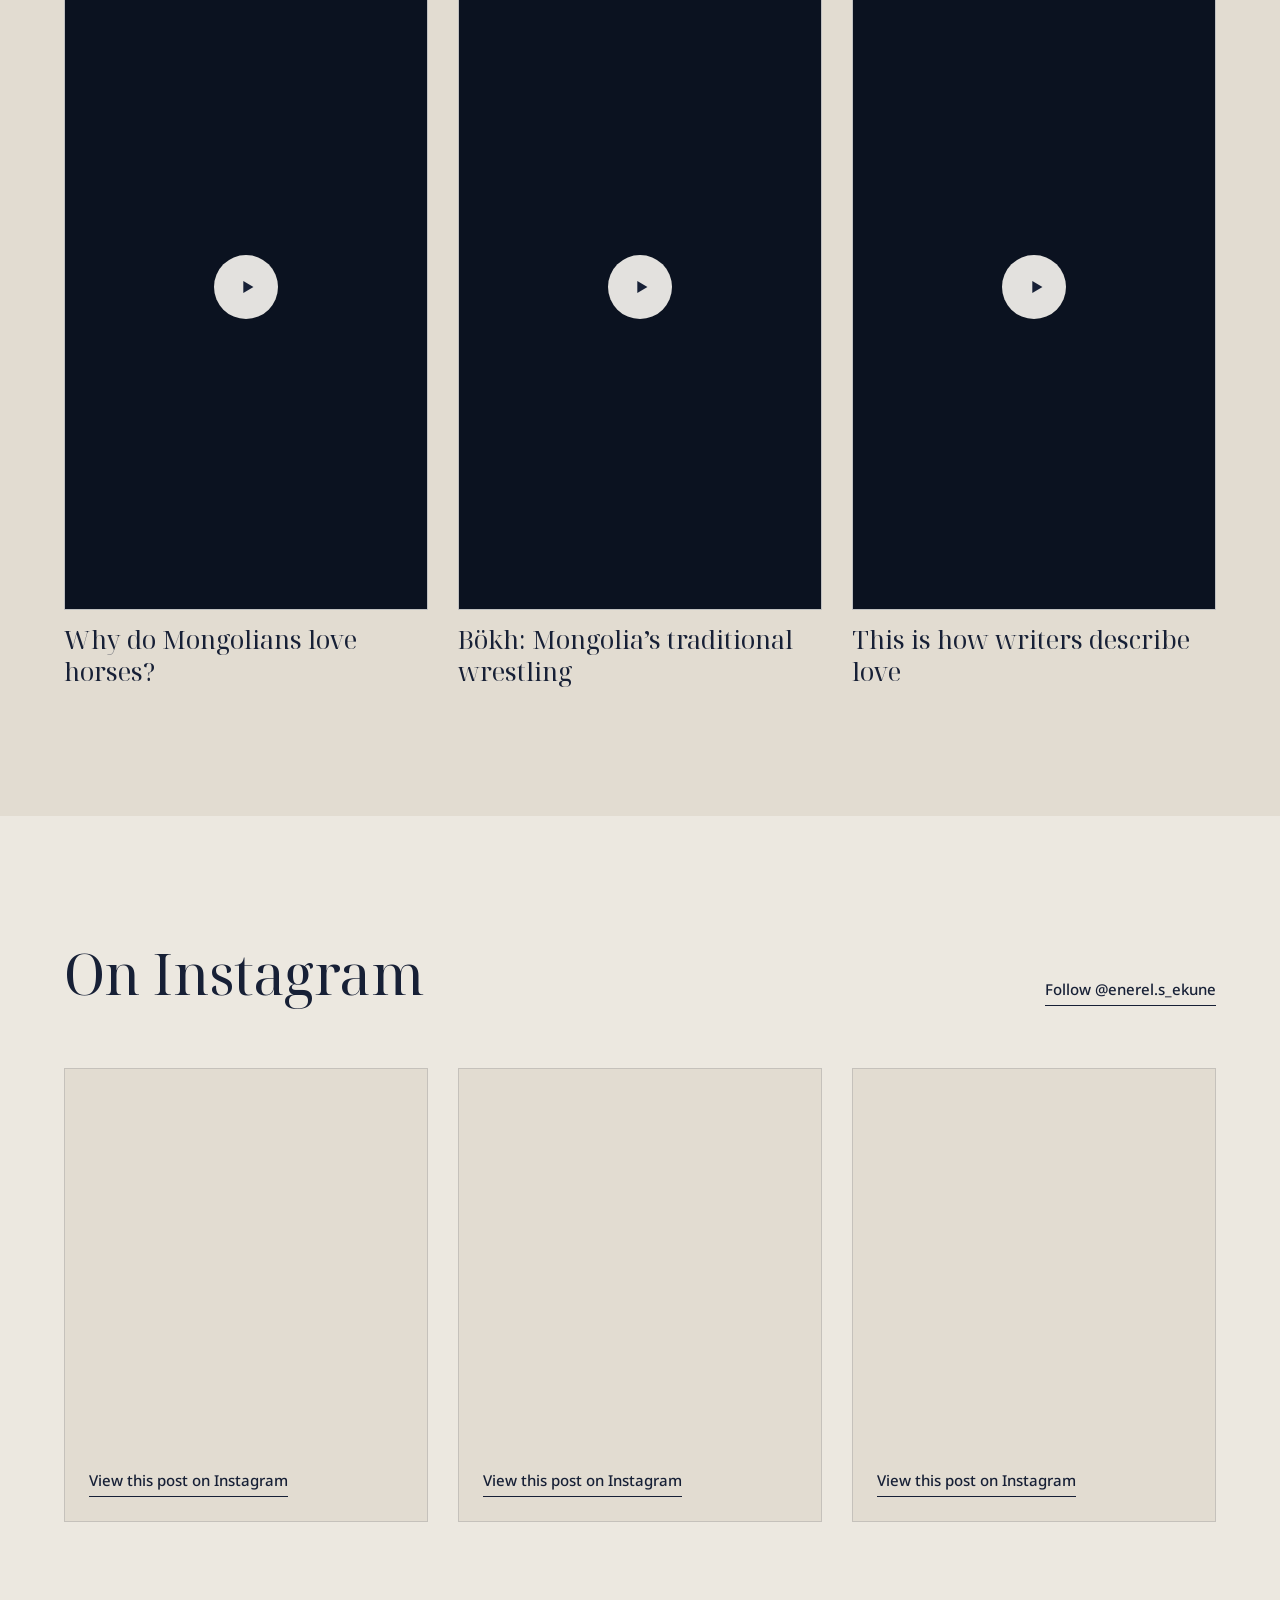
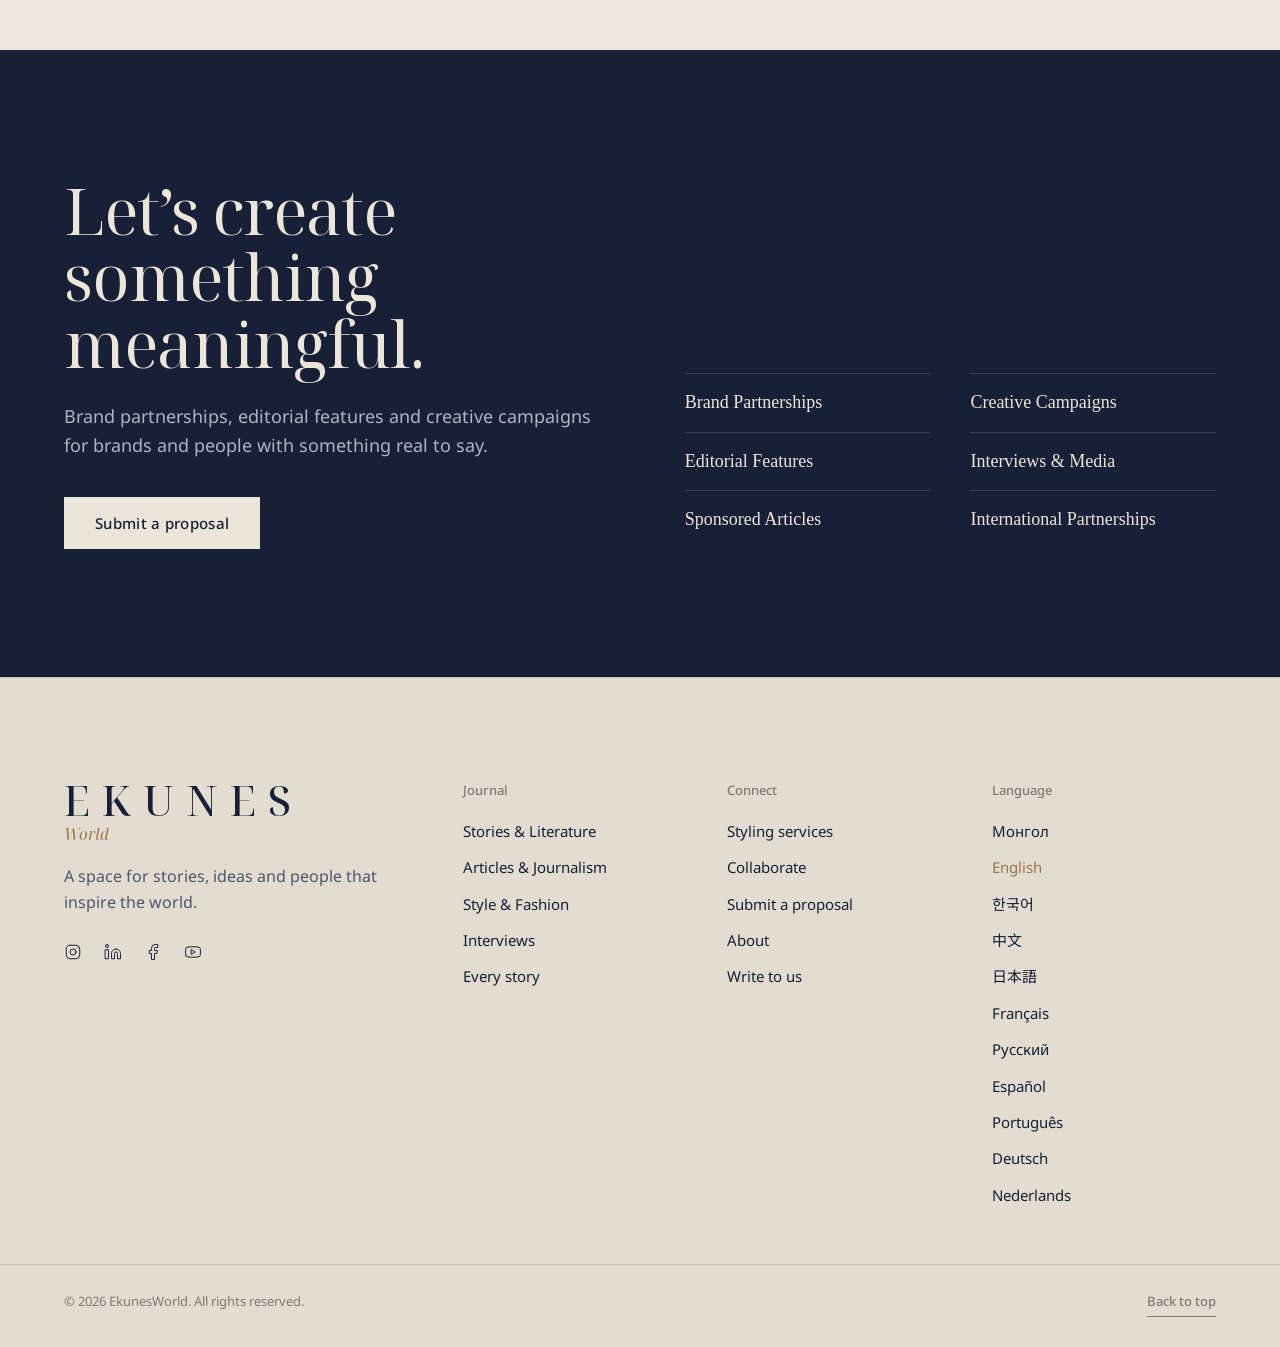
==== commit ff90d6c9: "Add Admin Page" ====
--- a/index.html
+++ b/index.html
@@ -118,6 +118,7 @@
 
   <script src="assets/js/content.js"></script>
   <script src="assets/js/translations.js"></script>
+  <script src="assets/js/config.js"></script>
   <script src="assets/js/i18n.js"></script>
   <script src="assets/js/main.js"></script>
 </body>
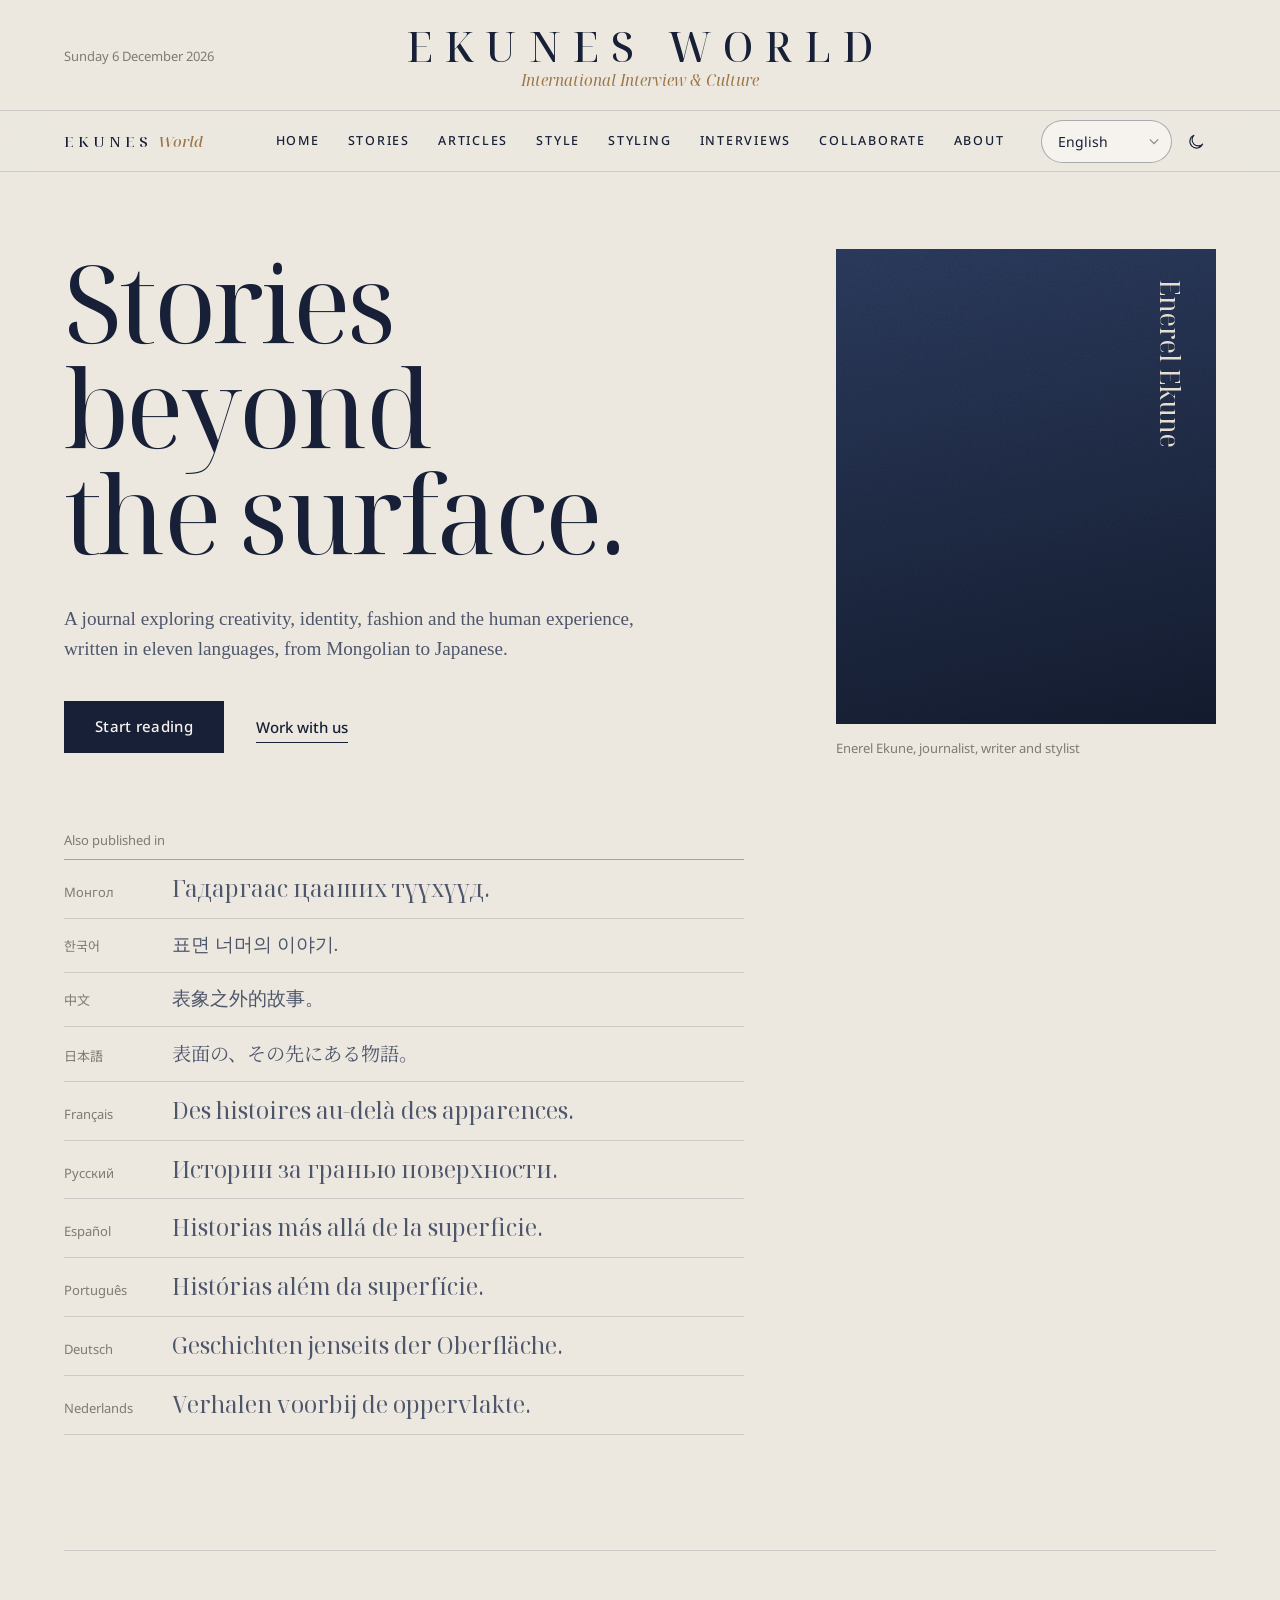
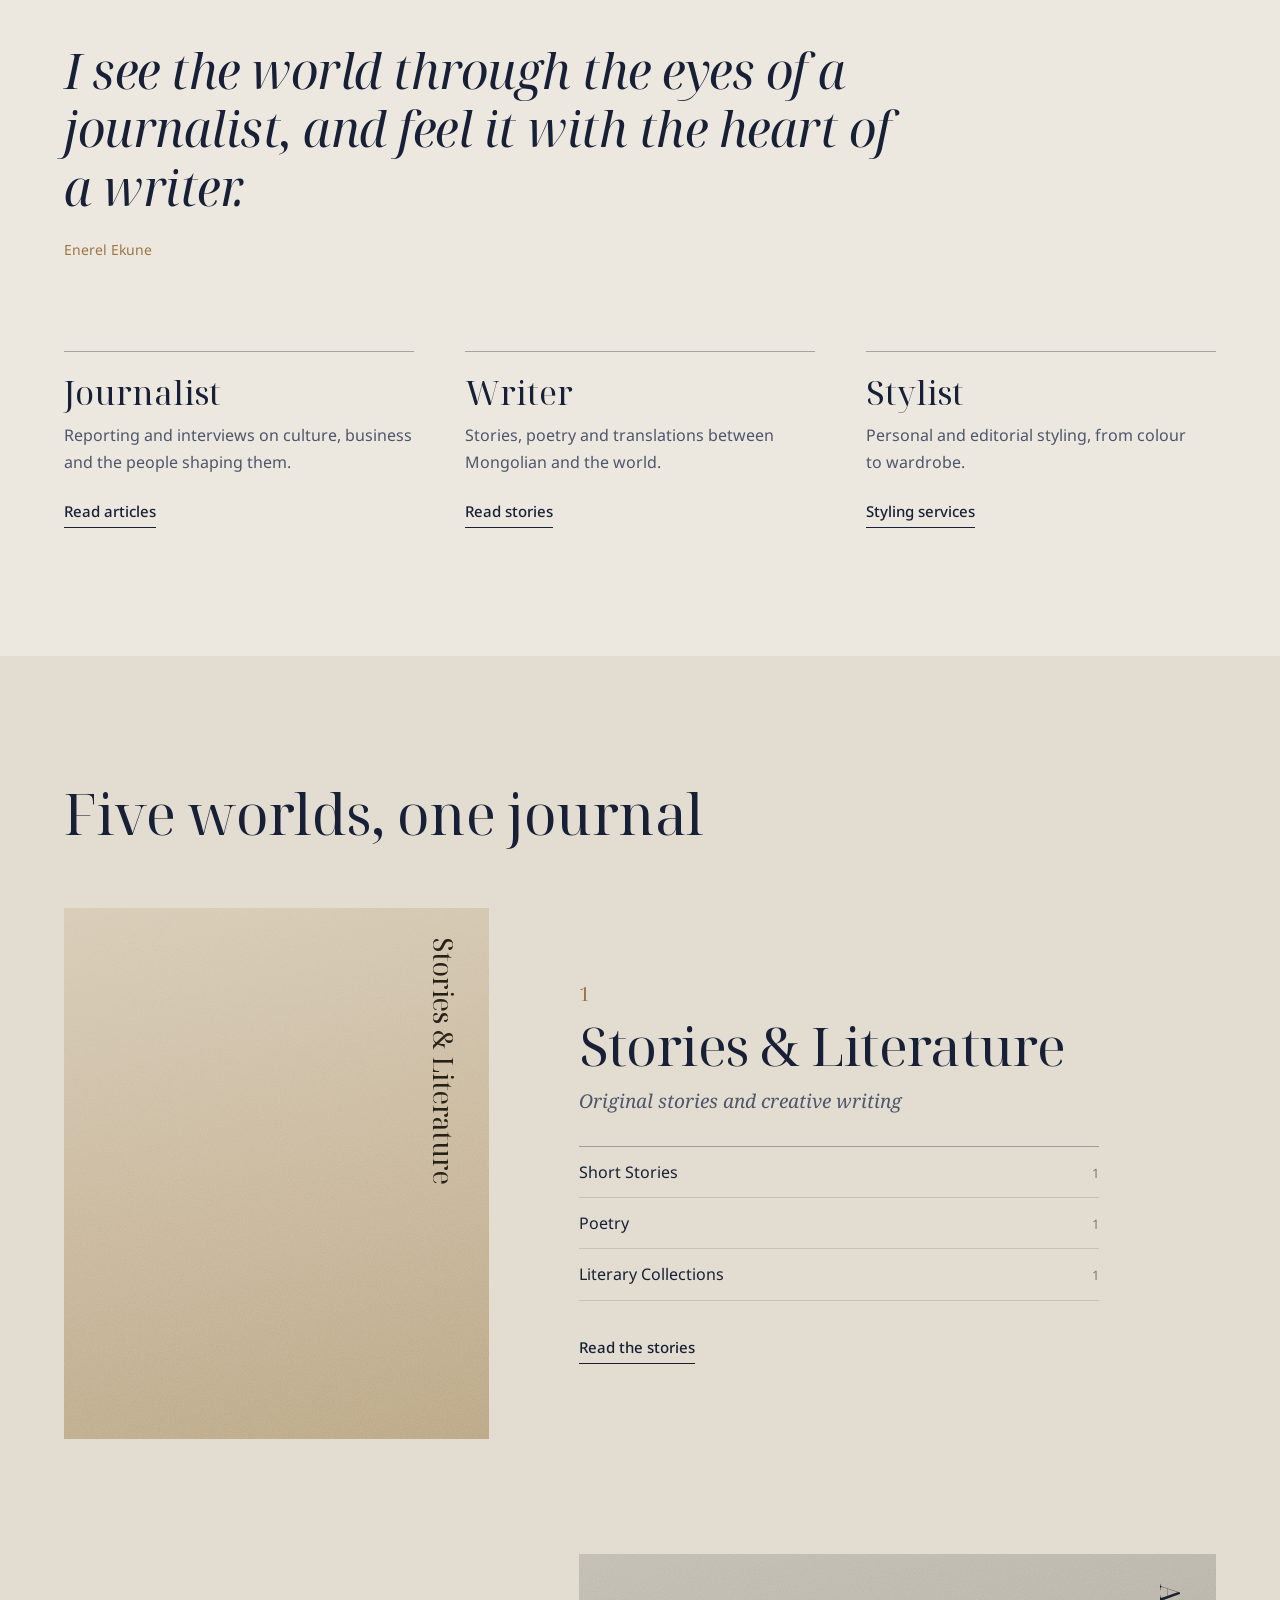
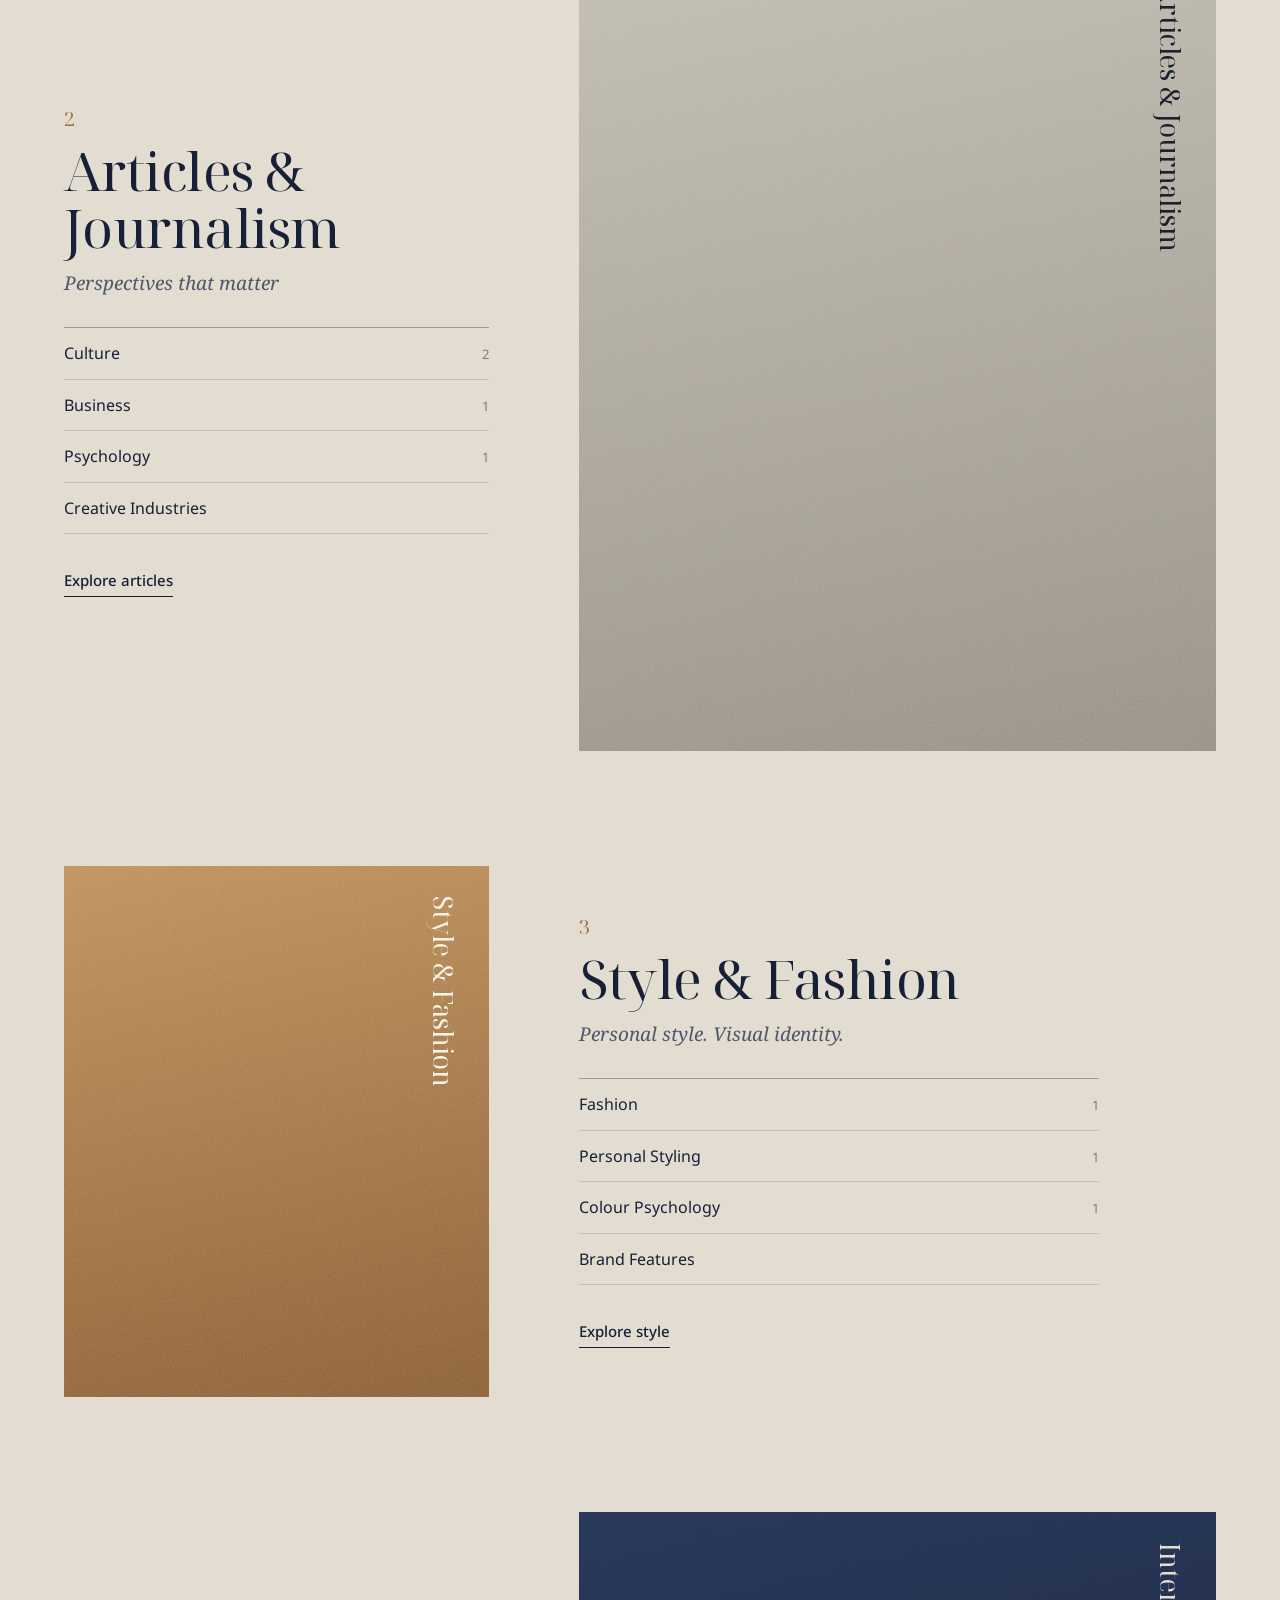
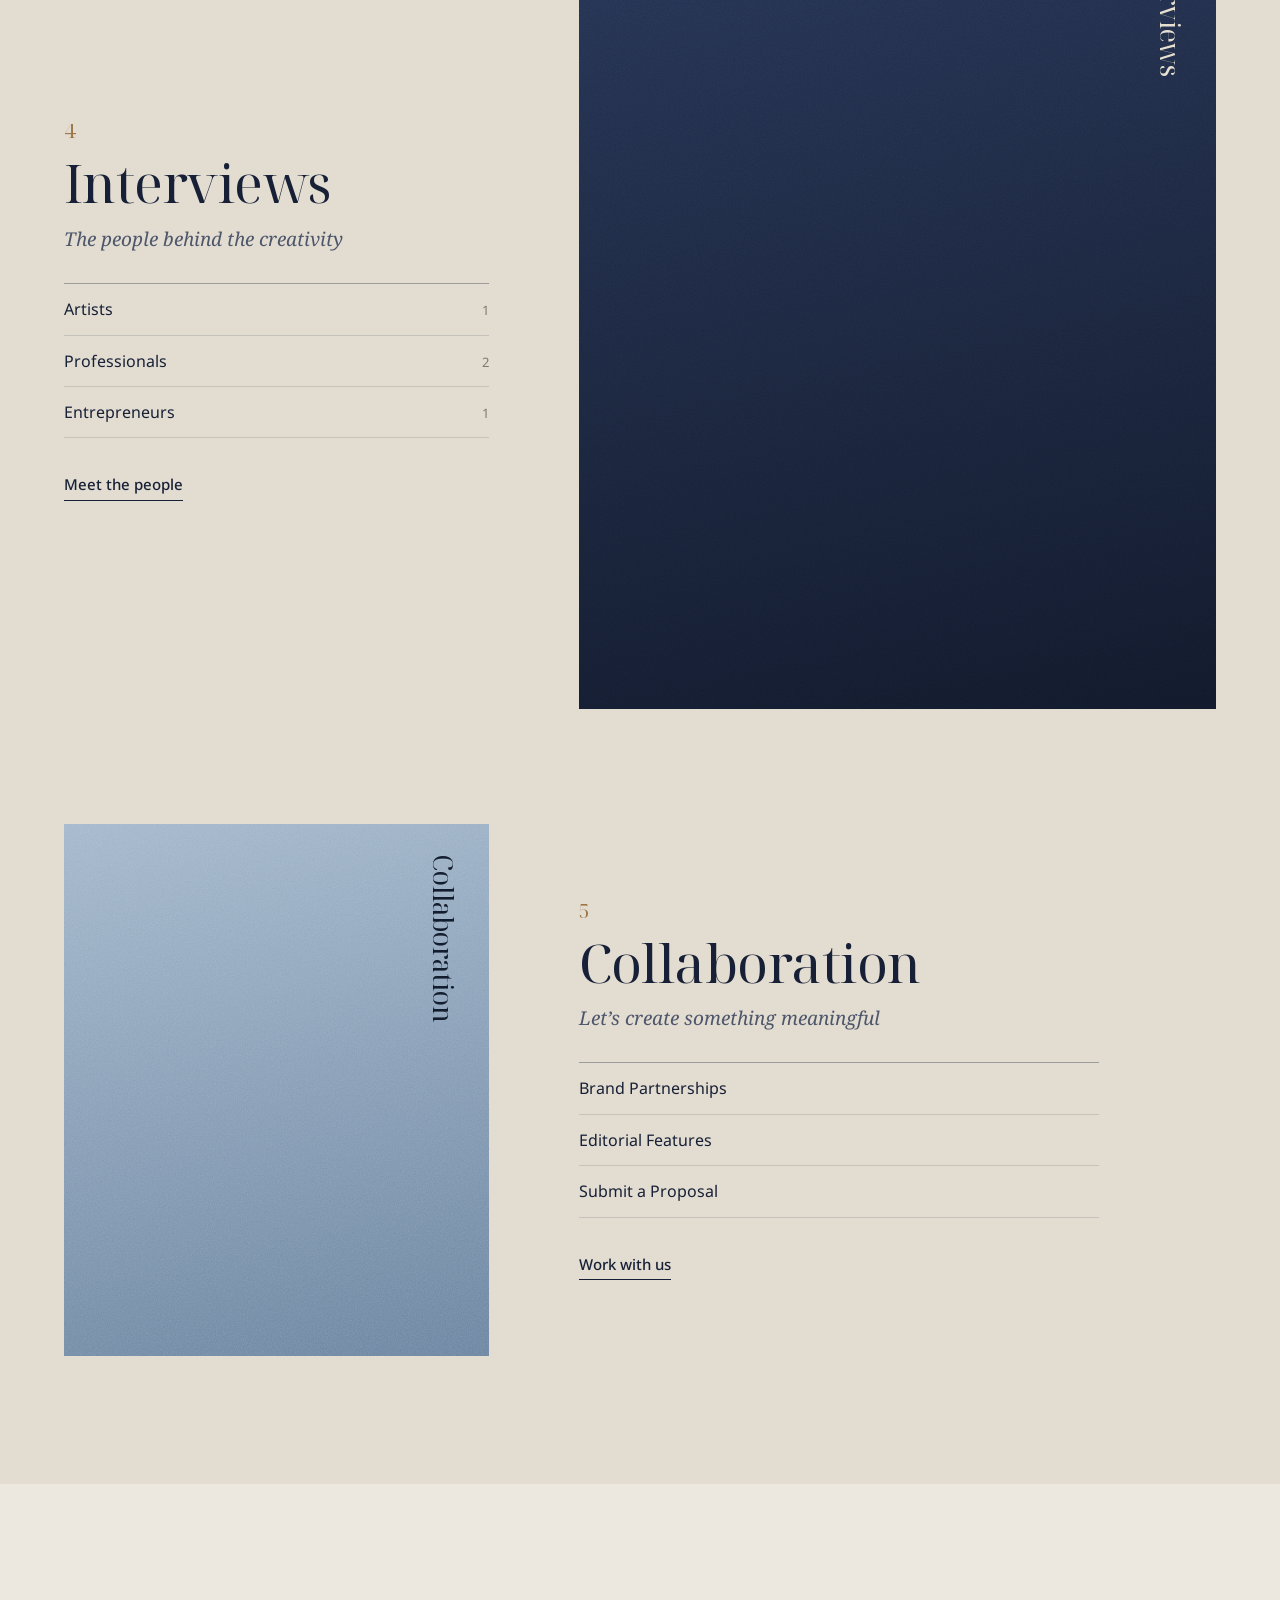
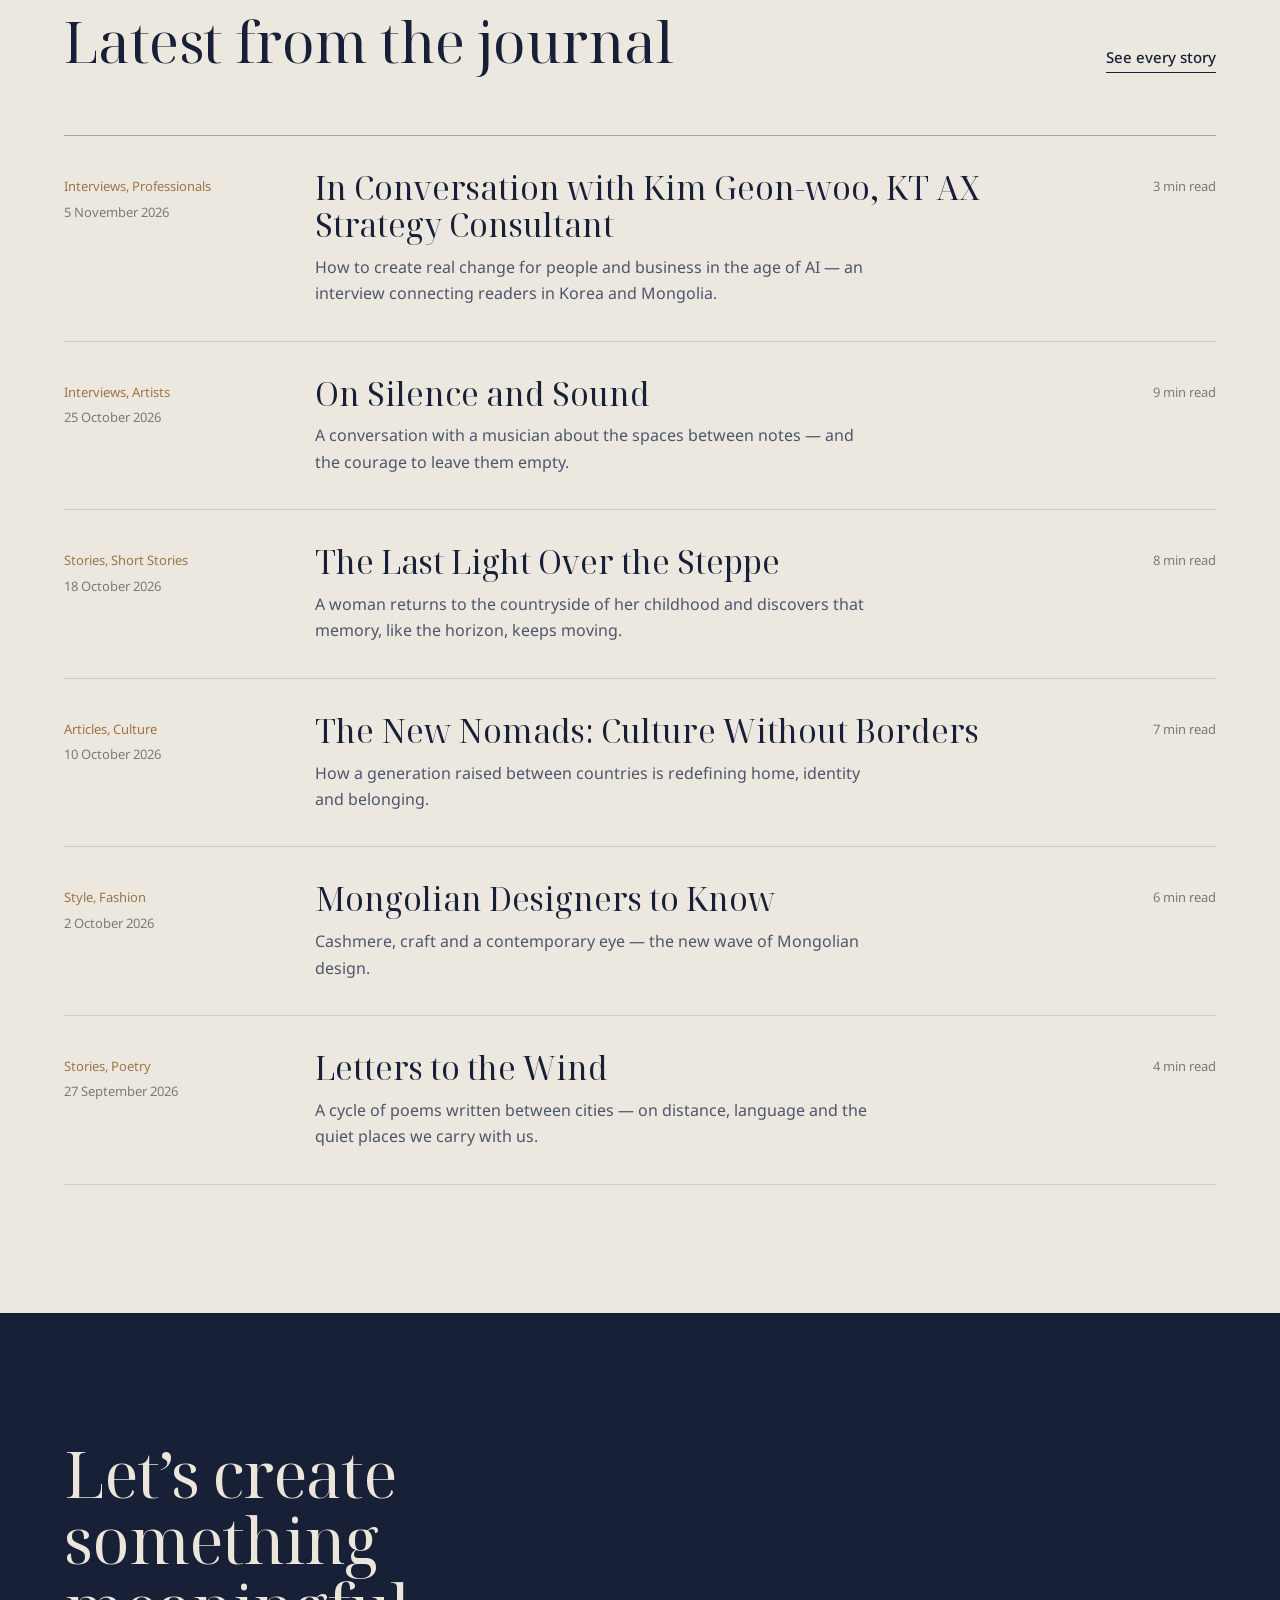
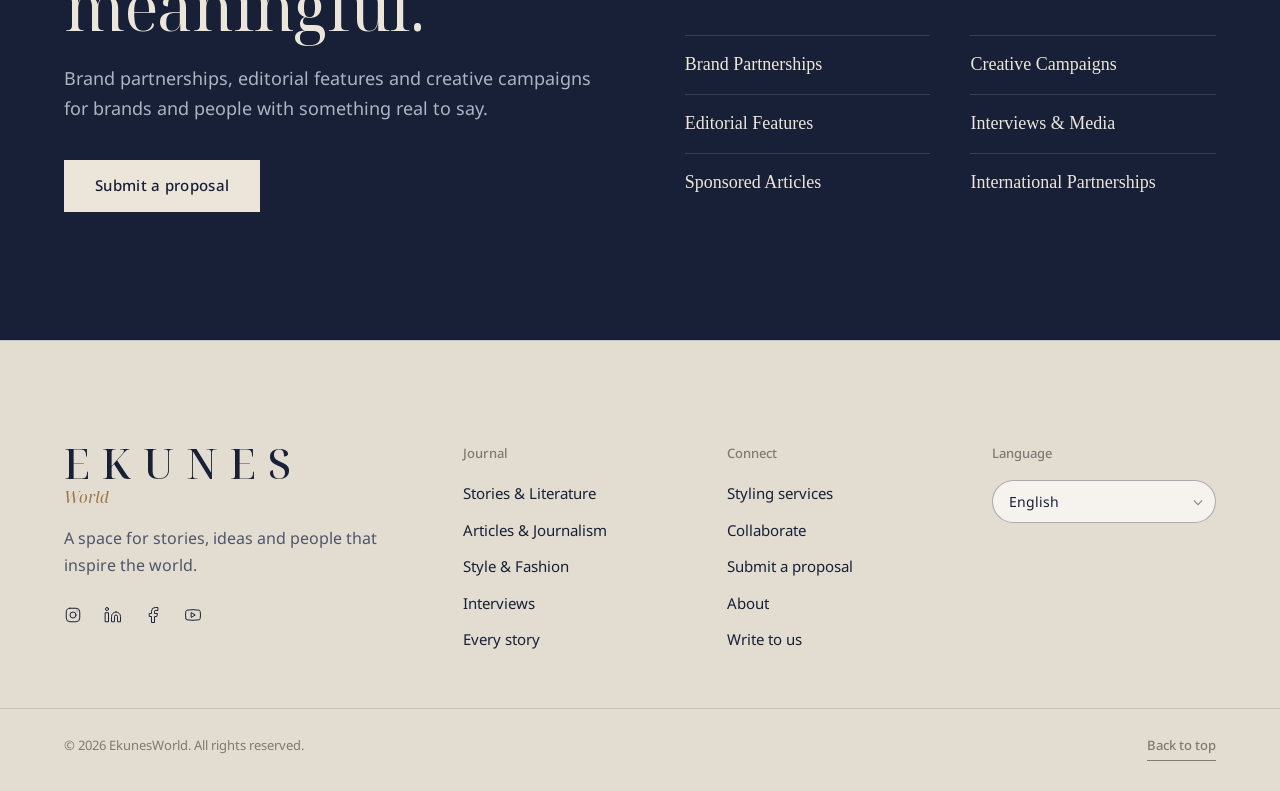
==== commit 816b7709: "Update Admin panel and remove social media" ====
--- a/index.html
+++ b/index.html
@@ -43,7 +43,6 @@
     <a class="wordmark" href="#" aria-label="EkunesWorld">
       <span class="wm">EKUNES WORLD</span><span class="wm-sub">International Interview & Culture</span>
     </a>
-    <div class="masthead-social social" data-social></div>
   </header>
 
   <!-- Navigation bar (sticky) -->
@@ -76,7 +75,6 @@
     <div class="menu-foot">
       <div class="menu-langs" id="menuLangs"></div>
       <div class="menu-foot-row">
-        <div class="social" data-social></div>
         <button class="icon-btn" type="button" data-theme-toggle></button>
       </div>
     </div>
@@ -101,7 +99,7 @@
       </div>
       <div>
         <h2 data-i18n="ui.language"></h2>
-        <ul id="footLangs" class="foot-langs"></ul>
+        <div id="footLangs" class="foot-langs"></div>
       </div>
     </div>
     <div class="footer-bottom">
--- a/assets/css/style.css
+++ b/assets/css/style.css
@@ -909,3 +909,15 @@
   .footer-grid { grid-template-columns: repeat(2, minmax(0, 1fr)); }
   .motto button { grid-template-columns: 72px minmax(0, 1fr); gap: 12px; }
 }
+
+/* Language dropdown */
+.sr-only { position: absolute; width: 1px; height: 1px; overflow: hidden; clip: rect(0 0 0 0); white-space: nowrap; }
+.lang-select select {
+  appearance: none; -webkit-appearance: none; font: inherit; font-size: 14px; color: var(--ink);
+  background: var(--surface) url("data:image/svg+xml,%3Csvg xmlns='http://www.w3.org/2000/svg' viewBox='0 0 12 8' fill='none' stroke='%23888' stroke-width='1.4'%3E%3Cpath d='m1 1.5 5 5 5-5'/%3E%3C/svg%3E") no-repeat right 12px center / 10px;
+  border: 1px solid var(--line-strong); border-radius: 999px; padding: 9px 34px 9px 16px; cursor: pointer; max-width: 100%;
+}
+.lang-select select:hover { border-color: var(--ink); }
+.lang-select--block { display: block; }
+.lang-select--block select { width: 100%; max-width: 260px; }
+.menu-langs { display: block; }
